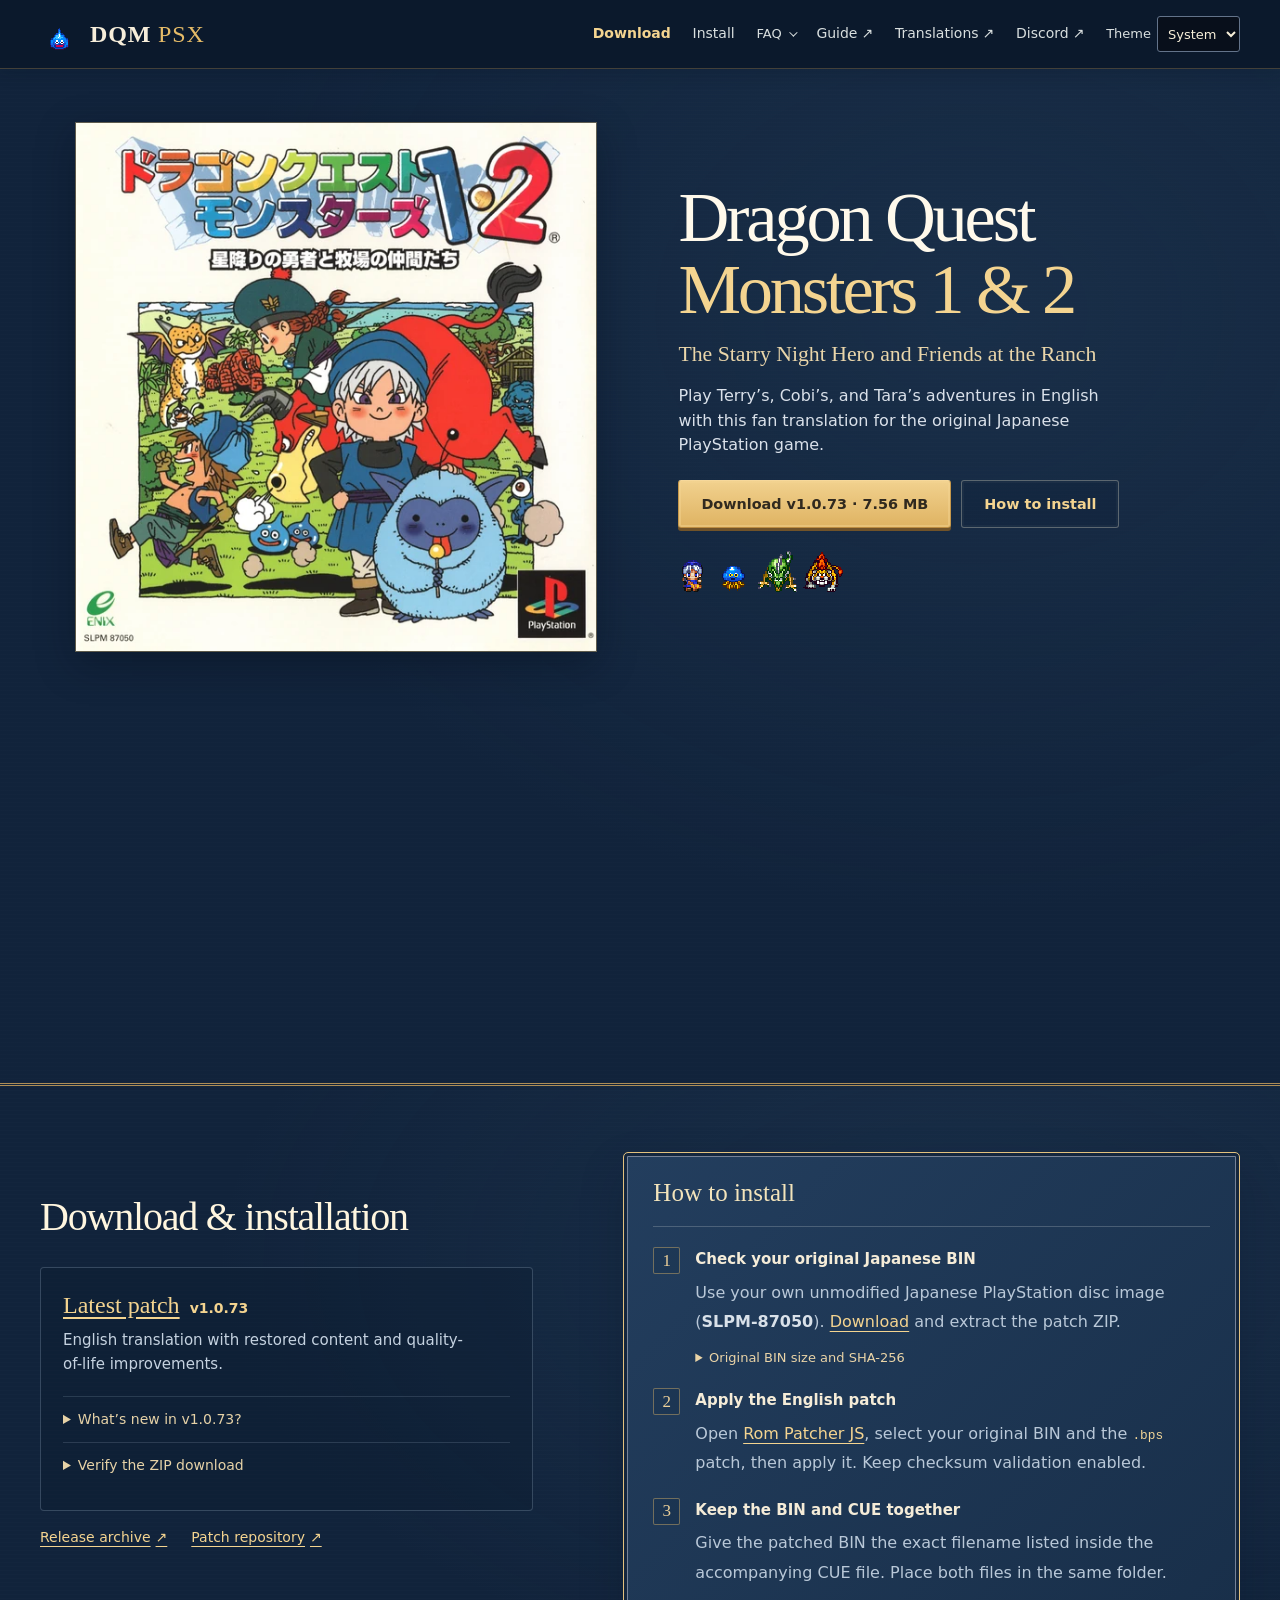
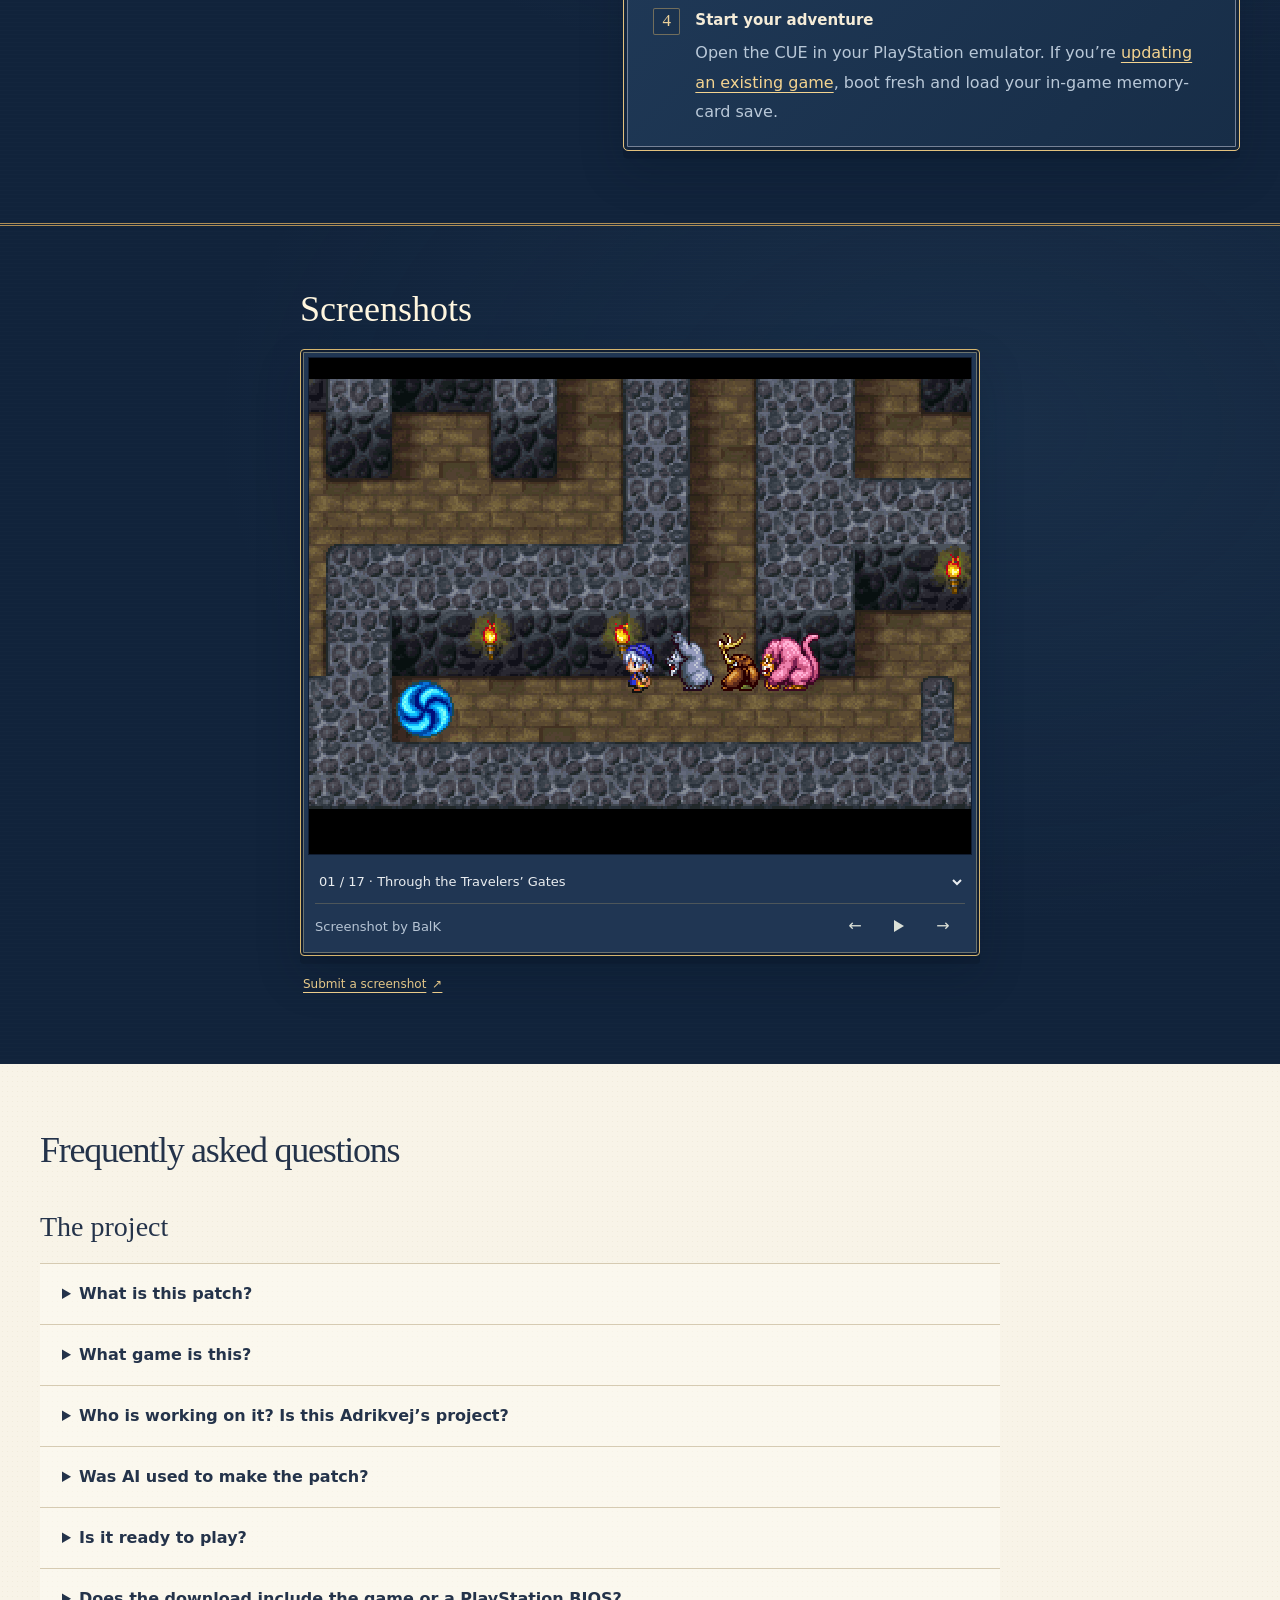
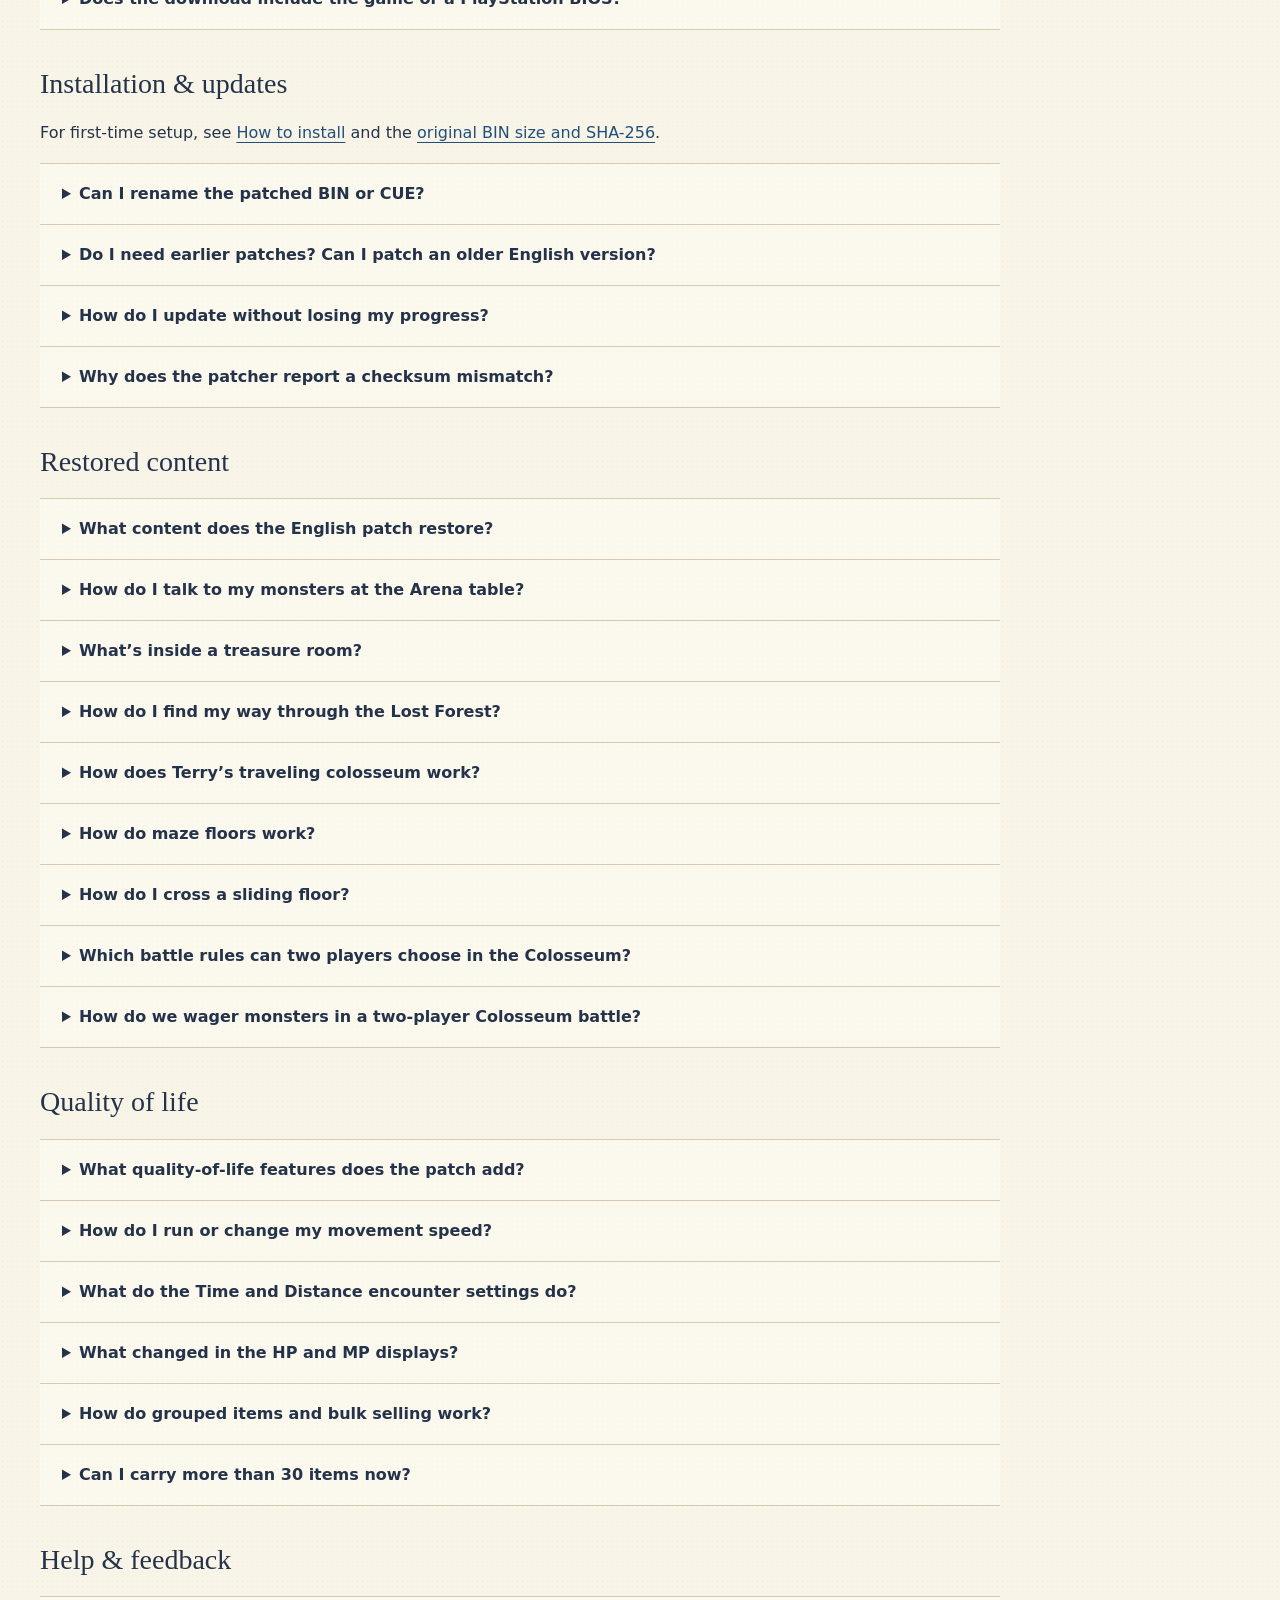
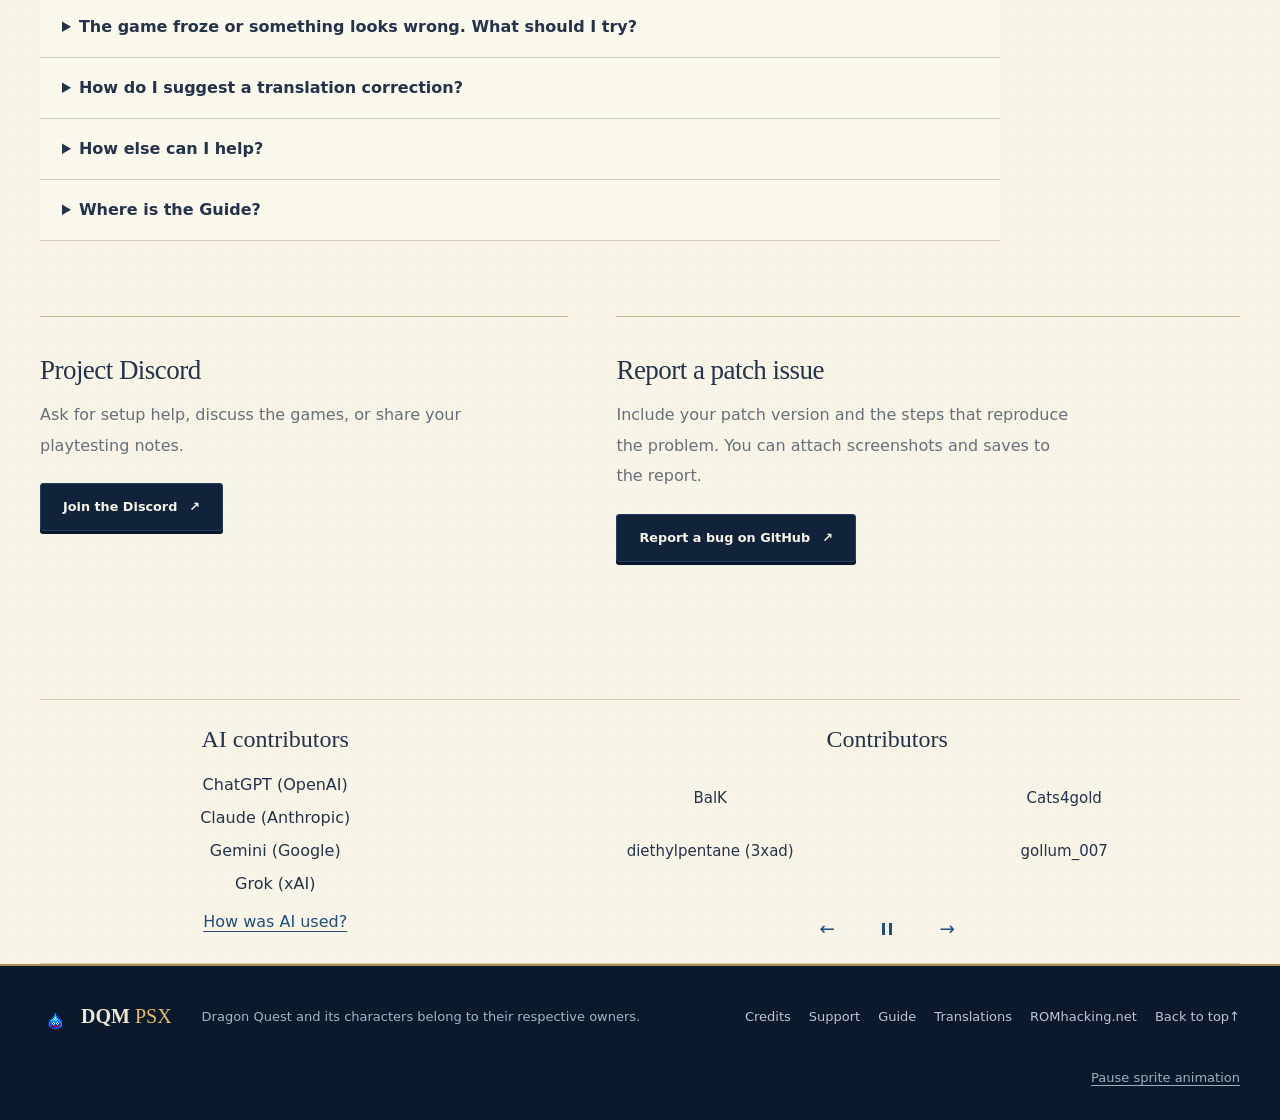
==== index.html @ 86a410df "Update homepage downloads and feature FAQ from published release catalogs" ====
<!doctype html>
<html lang="en">
<head>
  <meta charset="utf-8">
  <meta name="viewport" content="width=device-width, initial-scale=1">
  <meta name="theme-color" content="#142844">
  <meta name="description" content="Download the English fan translation of Dragon Quest Monsters 1 &amp; 2 for PlayStation. Get the latest patch, installation instructions, screenshots, and community support.">
  <title>DQM PSX · Dragon Quest Monsters 1 &amp; 2 English Patch</title>
  <link rel="canonical" href="https://dqm-psx.github.io/">
  <meta property="og:type" content="website">
  <meta property="og:title" content="DQM PSX · Dragon Quest Monsters 1 &amp; 2 English Patch">
  <meta property="og:description" content="Play the Japan-only PlayStation adventures in English. Download the fan translation, follow the setup guide, and meet the community.">
  <meta property="og:url" content="https://dqm-psx.github.io/">
  <meta property="og:image" content="https://dqm-psx.github.io/assets/artwork/social-card.jpg">
  <meta property="og:image:alt" content="Japanese PlayStation cover art for Dragon Quest Monsters 1 &amp; 2 alongside the English patch title">
  <meta property="og:image:width" content="1200">
  <meta property="og:image:height" content="630">
  <meta name="twitter:card" content="summary_large_image">
  <link rel="icon" href="assets/artwork/favicon.png" type="image/png">
  <link rel="apple-touch-icon" href="assets/artwork/apple-touch-icon.png">
  <script src="theme.js"></script>
  <link rel="stylesheet" href="theme.css?v=20261107">
  <link rel="stylesheet" href="homepage.css?v=20261107">
  <script src="gallery-data.js?v=20261107" defer></script>
  <script src="homepage.js?v=20261107" defer></script>
</head>
<body>
  <a class="skip-link" href="#main">Skip to content</a>
  <header class="site-header">
    <div class="container header-inner">
      <a class="wordmark" href="#" aria-label="DQM PSX home">
        <img class="pixel" src="assets/slime-walk-still.png" data-animated-src="assets/slime-walk.gif" width="40" height="40" alt="">
        <span>DQM <b>PSX</b></span>
      </a>
      <nav class="main-nav" aria-label="Main navigation">
        <a class="nav-download" href="#patches">Download</a>
        <button type="button" class="nav-toggle" aria-controls="nav-links" aria-expanded="false" hidden>Menu</button>
        <div class="nav-links" id="nav-links">
          <a href="#install">Install</a>
          <details class="nav-dropdown" id="faq-dropdown">
            <summary>FAQ</summary>
            <div class="faq-menu">
              <a href="#faq">All questions</a>
              <a href="#faq-project">The project</a>
              <a href="#faq-installation">Installation &amp; updates</a>
              <!-- feature-faq-nav:begin -->
              <a href="#faq-content">Restored content</a>
              <a href="#faq-quality">Quality of life</a>
              <!-- feature-faq-nav:end -->
              <a href="#faq-help">Help &amp; feedback</a>
            </div>
          </details>
          <a href="https://dqm-psx.github.io/guide/">Guide <span aria-hidden="true">↗</span></a>
          <a href="https://dqm-psx.github.io/translations/">Translations <span aria-hidden="true">↗</span></a>
          <a href="https://discord.gg/6V9p6Y2pBt">Discord <span aria-hidden="true">↗</span></a>
          <label class="theme-picker" hidden>Theme
            <select id="theme-select">
              <option value="system">System</option>
              <option value="light">Light</option>
              <option value="dark">Dark</option>
            </select>
          </label>
        </div>
      </nav>
    </div>
  </header>

  <main id="main" tabindex="-1">
    <section class="hero cover-intro night-surface" id="cover-intro" aria-labelledby="hero-title">
      <div class="container cover-sticky">
        <figure class="cover-reveal" role="img" aria-label="Original Japanese PlayStation cover of Dragon Quest Monsters 1 &amp; 2. Scroll to reveal the English fan title.">
          <img class="cover-print" src="assets/artwork/cover-japanese-560.webp" srcset="assets/artwork/cover-japanese-560.webp 560w, assets/artwork/cover-japanese-1120.webp 1120w" sizes="(max-width: 720px) min(85vw, 36svh), (max-width: 1100px) 44vw, 520px" width="1120" height="1137" alt="" fetchpriority="high">
          <img class="cover-english" src="assets/artwork/cover-english-overlay-560.webp" srcset="assets/artwork/cover-english-overlay-560.webp 560w, assets/artwork/cover-english-overlay-1120.webp 1120w" sizes="(max-width: 720px) min(85vw, 36svh), (max-width: 1100px) 44vw, 520px" width="1120" height="336" alt="" decoding="async">
        </figure>
        <div class="hero-copy">
          <h1 id="hero-title">Dragon Quest <span>Monsters <em>1 &amp; 2</em></span></h1>
          <p class="hero-subtitle">The Starry Night Hero and Friends at the Ranch</p>
          <p class="hero-description">Play Terry’s, Cobi’s, and Tara’s adventures in English with this fan translation for the original Japanese PlayStation game.</p>
          <div class="button-row">
            <!-- hero-download:begin -->
            <a id="download" class="button button-gold" href="downloads/DQM1-2-English-v1.0.73-public.zip" download="DQM1-2-English-v1.0.73.zip">Download v1.0.73 · 7.56 MB</a>
            <!-- hero-download:end -->
            <a class="button button-outline" href="#install">How to install</a>
          </div>
          <div class="hero-party">
            <div class="party-sprites" aria-hidden="true">
              <img class="pixel animated-sprite party-terry" src="assets/terry-still.png" data-animated-src="assets/terry.gif" width="28" height="44" alt="">
              <img class="pixel animated-sprite" src="assets/healslime-walk-still.png" data-animated-src="assets/healslime-walk.gif" width="44" height="44" alt="">
              <img class="pixel animated-sprite" src="assets/dragon-walk-still.png" data-animated-src="assets/dragon-walk.gif" width="44" height="44" alt="">
              <img class="pixel animated-sprite" src="assets/sabrecat-walk-still.png" data-animated-src="assets/sabrecat-walk.gif" width="44" height="44" alt="">
            </div>
          </div>
        </div>
      </div>
    </section>

    <section id="patches" class="patch-section night-surface" aria-labelledby="patch-title">
      <div class="container patch-grid">
        <div class="patch-intro">
          <!-- release:begin -->
          <h2 id="patch-title">Download &amp; installation</h2>
          <article class="release-download" aria-labelledby="release-title">
            <div class="release-heading">
              <h3 id="release-title"><a href="downloads/DQM1-2-English-v1.0.73-public.zip" download="DQM1-2-English-v1.0.73.zip">Latest patch</a> <span class="release-version">v1.0.73</span></h3>
              <p>English translation with restored content and quality-of-life improvements.</p>
            </div>
            <details id="release-notes" class="release-notes"><summary>What’s new in v1.0.73?</summary><ul><li>Adds saved movement settings in all three adventures: independent walking and R1 speeds, Hold or Toggle running, and Time or Distance encounter rates.</li><li>Restores monster wagers in two-player Colosseum battles, with configurable Local Rules. Prizes are optional; transfers save both Adventure Logs.</li><li>Updates the dialogue font and reduces memory use, with fixes for battle loading, scene and NPC graphics, and walking sprites.</li><li>Revises monster names, default nicknames, and matching dialogue, including MiniDrak, Slib, and Hellblast. Existing saved nicknames stay unchanged. Includes all earlier translation and gameplay fixes.</li></ul></details>
            <details class="release-notes"><summary>Verify the ZIP download</summary><p>SHA-256 · 7,558,537 bytes</p><code class="file-hash">652ae16c06cc2291495b592bde5a2737e68e483879b4dc684ed4d58a56e1493a</code></details>
          </article>
          <!-- release:end -->
          <div class="release-links">
            <a href="https://github.com/dqm-psx/patch/releases">Release archive <span aria-hidden="true">↗</span></a>
            <a href="https://github.com/dqm-psx/patch">Patch repository <span aria-hidden="true">↗</span></a>
          </div>
        </div>
        <div class="install-panel menu-panel" id="install">
          <div class="panel-heading"><h3>How to install</h3></div>
          <ol class="install-steps">
            <li><span class="step-number" aria-hidden="true">1</span><div><h4>Check your original Japanese BIN</h4><p>Use your own unmodified Japanese PlayStation disc image (<strong>SLPM-87050</strong>).
                <!-- install-download:begin -->
                <a href="downloads/DQM1-2-English-v1.0.73-public.zip" download="DQM1-2-English-v1.0.73.zip">Download</a>
                <!-- install-download:end -->
                and extract the patch ZIP.</p>
              <details class="source-check" id="source-image"><summary>Original BIN size and SHA-256</summary><div><p><strong>260,975,568 bytes</strong></p><code class="file-hash">a1217657786430ac1c3ad71f16cdadb65d47b0df9a7e30278900651c1f1eec29</code></div></details></div></li>
            <li><span class="step-number" aria-hidden="true">2</span><div><h4>Apply the English patch</h4><p>Open <a href="https://www.marcrobledo.com/RomPatcher.js/">Rom Patcher JS</a>, select your original BIN and the <code>.bps</code> patch, then apply it. Keep checksum validation enabled.</p></div></li>
            <li><span class="step-number" aria-hidden="true">3</span><div><h4>Keep the BIN and CUE together</h4><p>Give the patched BIN the exact filename listed inside the accompanying CUE file. Place both files in the same folder.</p></div></li>
            <li><span class="step-number" aria-hidden="true">4</span><div><h4>Start your adventure</h4><p>Open the CUE in your PlayStation emulator. If you’re <a href="#updating-your-patch">updating an existing game</a>, boot fresh and load your in-game memory-card save.</p></div></li>
          </ol>
        </div>
      </div>
    </section>

    <section class="gallery-section night-surface" aria-labelledby="gallery-title">
      <div class="container gallery-inner">
        <h2 id="gallery-title">Screenshots</h2>
        <div class="gallery-view" id="screenshot-gallery" role="region" aria-roledescription="carousel" aria-label="Game screenshots">
          <div class="screenshot-frame">
            <div class="screenshot-stage" id="screenshot-stage" aria-busy="false">
              <img id="featured-screen" src="assets/screenshots/balk-travelers-gate.png" width="960" height="720" alt="A blue gate swirls at the end of a stone corridor. Terry faces it with three monsters lined up behind him." decoding="async">
              <div class="screenshot-loading" id="screenshot-loading" hidden>Loading screenshot…</div>
            </div>
            <div class="screenshot-footer">
              <p class="screen-caption" id="screen-caption">Through the Travelers’ Gates</p>
              <div class="scene-picker" id="scene-controls" hidden>
                <select class="scene-select" id="scene-select" aria-label="Choose a screenshot" aria-controls="screenshot-stage"></select>
                <div class="scene-navigation" role="group" aria-label="Screenshot controls">
                  <button class="scene-button" id="scene-previous" type="button" aria-label="Previous screenshot" title="Previous screenshot" aria-controls="screenshot-stage">←</button>
                  <button class="scene-button" id="scene-pause" type="button" aria-label="Pause slideshow" title="Pause slideshow" aria-controls="screenshot-stage"><span class="pause-icon" aria-hidden="true"></span></button>
                  <button class="scene-button" id="scene-next" type="button" aria-label="Next screenshot" title="Next screenshot" aria-controls="screenshot-stage">→</button>
                </div>
              </div>
              <p class="screen-credit" id="screen-credit">Screenshot by BalK</p>
              <p class="screenshot-status visually-hidden" id="screenshot-status" role="status" aria-live="polite"></p>
            </div>
          </div>
          <p class="screenshot-submission"><a href="https://github.com/dqm-psx/dqm-psx.github.io/issues/new?template=screenshot.yml" target="_blank" rel="noopener noreferrer">Submit a screenshot <span aria-hidden="true">↗</span></a></p>
        </div>
      </div>
    </section>

    <section id="faq" class="faq-section paper-surface" aria-labelledby="faq-title">
      <div class="container">
        <div class="section-heading"><h2 id="faq-title">Frequently asked questions</h2></div>

        <section id="faq-project" class="faq-group" aria-labelledby="faq-project-title">
          <h3 id="faq-project-title">The project</h3>
          <details id="the-patch">
            <summary>What is this patch?</summary>
            <div class="faq-answer"><p>This is an unofficial English fan translation patch for the Japanese PlayStation release of <em>Dragon Quest Monsters 1 &amp; 2: The Starry Night Hero and Friends at the Ranch</em>. It covers Terry’s, Cobi’s, and Tara’s adventures.</p></div>
          </details>
          <details id="the-game">
            <summary>What game is this?</summary>
            <div class="faq-answer">
              <p><a href="https://www.dragonquest.jp/products/list/device/videogame/page/17/base/13/">Released in Japan on <time datetime="2002-05-30">May 30, 2002</time></a> as <span lang="ja">ドラゴンクエストモンスターズ1・2 星降りの勇者と牧場の仲間たち</span>, <a href="https://blog.ja.playstation.com/?p=278297"><em>Dragon Quest Monsters 1 &amp; 2</em></a> remakes the first two Game Boy adventures (<em>Dragon Warrior Monsters</em> and <em>Dragon Warrior Monsters 2</em>) in one PlayStation collection. It includes Terry’s story and both Cobi’s and Tara’s journeys, with richer pixel art, animated battles, and updated sound.</p>
              <p>Recruit monsters, raise a party, and breed new companions who inherit their parents’ abilities. Explore strange worlds through Travelers’ Gates and mysterious keys. The PlayStation collection was released only in Japanese, leaving English-speaking fans hoping for a translation. Thanks to community effort, an English translation patch is now available. Many thanks to <a href="https://www.woodus.com/forums/topic/22726-dragon-quest-monsters-12-psx-translation-progress/">Kingcom and Tom</a>, whose incredible early hacking and translation efforts inspired this project.</p>
            </div>
          </details>
          <details id="translation-team">
            <summary>Who is working on it? Is this Adrikvej’s project?</summary>
            <div class="faq-answer"><p>This project was started by diethylpentane (3xad). It is a separate project from Adrikvej’s translation.</p><p>Nejimakipiyo, who also worked on <em>DQM: Delocalized</em> for Game Boy, is helping refine the translation. Community playtesting, reports, and suggestions continue to improve the patch. You can propose corrections through the <a href="https://dqm-psx.github.io/translations/">translation comparison</a>.</p></div>
          </details>
          <details id="ai-assistance">
            <summary>Was AI used to make the patch?</summary>
            <div class="faq-answer"><p>Yes. Most of the AI assistance came from Astra (ChatGPT), with help from Claude (Opus and Fable) and Grok. Google Gemini helped answer questions during development. Translation review and playtesting continue, and players can <a href="#translation-corrections">suggest corrections</a>.</p></div>
          </details>
          <details id="ready-to-play">
            <summary>Is it ready to play?</summary>
            <div class="faq-answer"><p>Yes. Several players have completed Terry’s adventure, and players have reported success on a range of devices and emulators. Testing of all three campaigns and different setups continues.</p></div>
          </details>
          <details id="game-and-bios">
            <summary>Does the download include the game or a PlayStation BIOS?</summary>
            <div class="faq-answer"><p>No. The package contains the patch, its matching CUE file, and a README. You need your own original game image and any BIOS required by your emulator.</p></div>
          </details>
          <!-- editions-faq:begin -->
          <!-- editions-faq:end -->
        </section>

        <section id="faq-installation" class="faq-group" aria-labelledby="faq-installation-title">
          <h3 id="faq-installation-title">Installation &amp; updates</h3>
          <p class="faq-intro">For first-time setup, see <a href="#install">How to install</a> and the <a href="#source-image">original BIN size and SHA-256</a>.</p>
          <details id="renaming-disc-files">
            <summary>Can I rename the patched BIN or CUE?</summary>
            <div class="faq-answer"><p>Yes. The CUE’s own filename can differ from the BIN’s, but the quoted filename on its <code>FILE</code> line must exactly match your BIN’s filename, including <code>.bin</code>.</p><p>For example, if you rename the patched image to <code>DQM-English.bin</code>, edit that line in the CUE to:</p><pre><code>FILE "DQM-English.bin" BINARY</code></pre><p>Leave the other CUE lines unchanged and keep both files in the same folder. Save the text file with a <code>.cue</code> extension, not <code>.cue.txt</code>, then open the CUE.</p></div>
          </details>
          <details id="earlier-patches">
            <summary>Do I need earlier patches? Can I patch an older English version?</summary>
            <div class="faq-answer"><p>No earlier patches are needed. Each release applies directly to the clean Japanese BIN and includes the earlier translation work and fixes. Do not stack patches or apply a new patch to an already translated image.</p></div>
          </details>
          <details id="updating-your-patch">
            <summary>How do I update without losing my progress?</summary>
            <div class="faq-answer"><ol><li>Back up your memory-card saves.</li><li>Apply the new patch to the original Japanese BIN to make a new translated image.</li><li>Boot that image fresh through its matching CUE.</li><li>Load your normal in-game memory-card save.</li></ol><p>Avoid loading save states from another patch version: they can restore old game code and bring old bugs back. A memory-card save carries your game progress without restoring that old running state.</p></div>
          </details>
          <details id="checksum-mismatch">
            <summary>Why does the patcher report a checksum mismatch?</summary>
            <div class="faq-answer"><p>Compare your Japanese BIN with the <a href="#source-image">original disc image size and SHA-256</a>. Use the clean Japanese image and the BPS file extracted from the ZIP. Keep checksum validation enabled and resolve the mismatch before patching.</p></div>
          </details>
        </section>

        <!-- feature-faq:begin -->
        <section id="faq-content" class="faq-group" aria-labelledby="faq-content-title">
          <h3 id="faq-content-title">Restored content</h3>
          <details id="restored-content">
            <summary>What content does the English patch restore?</summary>
            <div class="faq-answer">
              <p>The original Japanese PlayStation disc still contains dialogue, maps, and menu code for features that were cut or left unfinished. The patch makes those features playable again, using the Game Boy games as a reference where behavior was missing. Some details, including how often special floors appear, were reconstructed for the patch.</p>
              <ul>
                <li>In Terry’s Arena, you can have <a href="#monster-conversations">table conversations with your party monsters</a>.</li>
                <li>Terry’s Travelers’ Gates can lead to five special floors: <a href="#treasure-rooms">treasure rooms with Mimics</a>, the <a href="#lost-forest">Lost Forest</a>, the <a href="#traveling-colosseum">traveling colosseum</a>, <a href="#maze-floors">mazes</a>, and <a href="#sliding-floors">sliding floors</a>.</li>
                <li>In the title-screen Colosseum, two players can <a href="#colosseum-rules">choose their battle rules</a> and <a href="#colosseum-wagers">wager farm monsters</a>.</li>
              </ul>
            </div>
          </details>
          <details id="monster-conversations">
            <summary>How do I talk to my monsters at the Arena table?</summary>
            <div class="faq-answer">
              <p>The Japanese disc contains 112 table conversations. The patch restores the seating interaction and matches each monster’s lines to its personality.</p>
              <p>In Terry’s Arena dining room, bring one to three living, visible party monsters to the right-hand table. Walk onto the stool on its east side to sit down.</p>
              <ul><li><strong>Up, Left, or Down</strong> selects the monster to the north, west, or south.</li><li><strong>Confirm/Talk</strong> starts the conversation.</li><li><strong>Cancel or Right</strong> makes Terry stand up.</li></ul>
              <p>Revive fallen party members before sitting down. To sit again, step off the stool first.</p>
            </div>
          </details>
          <details id="treasure-rooms">
            <summary>What’s inside a treasure room?</summary>
            <div class="faq-answer"><p>Terry finds a room full of chests. One holds an item. Each of the others is a Mimic that attacks when you open its chest. You can leave through the exit whenever you’re ready to continue.</p></div>
          </details>
          <details id="lost-forest">
            <summary>How do I find my way through the Lost Forest?</summary>
            <div class="faq-answer"><p>The forest has five connected clearings. Paths at their edges can lead back to a clearing you’ve already visited. Keep track of the openings you’ve tried and take a different path when you loop back, until you find the way down.</p></div>
          </details>
          <details id="traveling-colosseum">
            <summary>How does Terry’s traveling colosseum work?</summary>
            <div class="faq-answer">
              <p>This is an arena inside a Travelers’ Gate. Win the opening three battles and you’ll be offered another three for a named item. Choose <strong>Yes</strong> to fight for that prize or <strong>No</strong> to finish.</p>
              <p>Leave through the <strong>north door</strong>. If your bag was full when you earned a prize, make room and return to that door to collect it. Travel Bookmark cannot be used inside the arena.</p>
            </div>
          </details>
          <details id="maze-floors">
            <summary>How do maze floors work?</summary>
            <div class="faq-answer"><p>Terry can encounter three maze layouts. Follow the corridors and backtrack at dead ends to find the way down to the next dungeon floor.</p></div>
          </details>
          <details id="sliding-floors">
            <summary>How do I cross a sliding floor?</summary>
            <div class="faq-answer"><p>Step onto an arrow tile and it carries Terry in the direction it points. Follow the arrows ahead to see where they’ll send you, then choose where to step on. You regain control on ordinary ground and can line up your next slide toward the exit.</p></div>
          </details>
          <details id="colosseum-rules">
            <summary>Which battle rules can two players choose in the Colosseum?</summary>
            <div class="faq-answer">
              <p>The Japanese game already had two-player battles, but entering the Colosseum skipped the rule menus. The patch restores those menus. Open <strong>Colosseum</strong> from the title screen and choose <strong>Free Battle</strong>, <strong>Enix Rules</strong>, or <strong>Local Rules</strong>.</p>
              <p>Local Rules lets you set skill restrictions, total or individual level limits, allowed monster families, turns, the command timer, combos, and accessories. Set <strong>Turns to 0</strong> for no turn limit. You can also enable monster prizes here.</p>
            </div>
          </details>
          <details id="colosseum-wagers">
            <summary>How do we wager monsters in a two-player Colosseum battle?</summary>
            <div class="faq-answer">
              <p>The Japanese game retained the prize menus but never transferred the monster after a match. Since v1.0.73, you can turn on <strong>prizes</strong> under <strong>Local Rules</strong> in the title-screen Colosseum. Prizes are off by default.</p>
              <p>Use saves from two different players and leave space on both farms. Each player can offer an awake farm monster outside their saved adventure party. Confirm the wager before battle. The winner keeps their own monster and receives the one the loser offered. On a draw, both players keep their monsters.</p>
              <p><strong>A transfer saves both Adventure Logs.</strong> Back up both saves before you wager. Keep both memory cards inserted and the game running until both saves finish. If a card error occurs, choose <strong>Retry</strong>. Resetting or losing power between saves can lose the prize monster.</p>
            </div>
          </details>
        </section>

        <section id="faq-quality" class="faq-group" aria-labelledby="faq-quality-title">
          <h3 id="faq-quality-title">Quality of life</h3>
          <details id="quality-of-life-features">
            <summary>What quality-of-life features does the patch add?</summary>
            <div class="faq-answer">
              <ul>
                <li>Choose separate <a href="#movement-settings">walking and running speeds</a> of 1×, 2×, or 4×. You can hold R1 to run or press it to toggle.</li>
                <li>Choose how running affects <a href="#encounter-rates">random encounters</a>. Keep roughly the usual number of battles per minute, or keep the usual rate per step.</li>
                <li>See each party monster’s <a href="#hp-and-mp">current and maximum HP and MP</a> at a glance, with bars in the field and in battle.</li>
                <li>Browse <a href="#grouped-inventory">duplicate items in a single row</a> with a quantity count, and sell several copies at once.</li>
              </ul>
            </div>
          </details>
          <details id="movement-settings">
            <summary>How do I run or change my movement speed?</summary>
            <div class="faq-answer">
              <p>Open <strong>Tactics → Movement</strong>, just below Text Speed, in Terry’s, Cobi’s, or Tara’s adventure. Available since v1.0.73, these settings let you choose <strong>1×, 2×, or 4×</strong> independently for Walk and R1. Walking defaults to 1×. Hold <strong>R1</strong> to run at 2×, or select Toggle to switch speeds each time you press R1.</p>
              <p>Use <strong>Up/Down</strong> to select a setting and <strong>Left/Right</strong> to change it. <strong>Circle or Triangle</strong> applies changes; <strong>Cross</strong> cancels; <strong>Square</strong> cancels and closes the field menu.</p>
              <p>Save normally to keep each adventure’s settings. Toggle stays active through doors, battles, and menus, but loading an adventure starts at Walk speed. Riding, sliding floors, and scripted movement keep their original controls.</p>
            </div>
          </details>
          <details id="encounter-rates">
            <summary>What do the Time and Distance encounter settings do?</summary>
            <div class="faq-answer"><p>Under <strong>Tactics → Movement</strong>, <strong>Time</strong> is the default: it keeps roughly the usual number of encounters per minute of travel, even when running. <strong>Distance</strong> uses the normal encounter rate per step, so faster movement brings battles closer together in time.</p></div>
          </details>
          <details id="hp-and-mp">
            <summary>What changed in the HP and MP displays?</summary>
            <div class="faq-answer"><p>The field and combat displays have expanded HP/MP information, with current and maximum values and visual bars.</p></div>
          </details>
          <details id="grouped-inventory">
            <summary>How do grouped items and bulk selling work?</summary>
            <div class="faq-answer"><p>Duplicate items are grouped with quantities in the field item menu, battle item menu, and shop Sell menu.</p><p>To sell multiple copies of the same item, choose the quantity and confirm the sale. Using, discarding, or selling part of a stack keeps the remaining copies in the same inventory position.</p></div>
          </details>
          <details id="bag-capacity">
            <summary>Can I carry more than 30 items now?</summary>
            <div class="faq-answer"><p>No. The limit is still 30 items in total, and every copy counts toward it even when duplicates share a single menu row.</p><p>Bigger bags are planned, but are not available in the current patch.</p></div>
          </details>
        </section>

        <!-- feature-faq:end -->

        <section id="faq-help" class="faq-group" aria-labelledby="faq-help-title">
          <h3 id="faq-help-title">Help &amp; feedback</h3>
          <details id="report-a-problem">
            <summary>The game froze or something looks wrong. What should I try?</summary>
            <div class="faq-answer">
              <p>Read the <a href="#release-notes">latest release notes</a>, confirm that you patched a clean Japanese BIN, then boot fresh and load an in-game memory-card save. Some area transitions take longer than in the Japanese game.</p>
              <p>If the problem repeats, check <a href="https://github.com/dqm-psx/patch/issues">existing patch issues</a>, then use the <a href="https://github.com/dqm-psx/patch/issues/new?template=bug-report.yml">bug report form</a>. Include your patch version, campaign, setup, and the steps that trigger the issue. A screenshot, a memory-card save just before the problem, or a save state from the affected patch version can help reproduce it.</p>
            </div>
          </details>
          <details id="translation-corrections">
            <summary>How do I suggest a translation correction?</summary>
            <div class="faq-answer"><p>Find the entry in the <a href="https://dqm-psx.github.io/translations/">translation comparison</a>, enter your proposed wording in <strong>Suggestions</strong>, and choose <strong>Submit on GitHub</strong>. Review the draft issue, explain your reasoning, and submit it with your GitHub account.</p><p>You can also share the exact wording, location, edition, and a screenshot in <a href="#community">the project Discord</a>.</p></div>
          </details>
          <details id="helping-out">
            <summary>How else can I help?</summary>
            <div class="faq-answer"><p>Playtest Terry’s, Cobi’s, or Tara’s adventure, share a reproducible bug or wording suggestion, or test a new patch to check whether it resolves an issue you reported. You can also <a href="https://github.com/dqm-psx/dqm-psx.github.io/issues/new?template=screenshot.yml">submit a screenshot for the gallery</a>.</p></div>
          </details>
          <details id="breeding-guide">
            <summary>Where is the Guide?</summary>
            <div class="faq-answer"><p>The <a href="https://dqm-psx.github.io/guide/">Guide</a> lists breeding recipes and helps you find pairs and plan your next party.</p></div>
          </details>
        </section>
      </div>
    </section>


    <section id="community" class="community-section paper-surface" aria-label="Community and support">
      <div class="container community-grid">
        <article class="community-card">
          <h2>Project Discord</h2>
          <p>Ask for setup help, discuss the games, or share your playtesting notes.</p>
          <a class="button button-blue" href="https://discord.gg/6V9p6Y2pBt">Join the Discord <span aria-hidden="true">↗</span></a>
        </article>
        <article class="community-card">
          <h2>Report a patch issue</h2>
          <p>Include your patch version and the steps that reproduce the problem. You can attach screenshots and saves to the report.</p>
          <a class="button button-blue" id="report-issue" href="https://github.com/dqm-psx/patch/issues/new?template=bug-report.yml">Report a bug on GitHub <span aria-hidden="true">↗</span></a>
        </article>
      </div>
    </section>

    <section id="about" class="about-section paper-surface" aria-labelledby="about-title">
      <div class="container">
        <h2 id="about-title" class="visually-hidden">Project credits</h2>
        <div class="credits-layout">
          <section id="ai-contributors" aria-labelledby="ai-contributor-title">
            <h3 id="ai-contributor-title">AI contributors</h3>
            <ul class="ai-contributor-list">
                <!-- ai-contributors:begin -->
                <li>ChatGPT (OpenAI)</li>
                <li>Claude (Anthropic)</li>
                <li>Gemini (Google)</li>
                <li>Grok (xAI)</li>
                <!-- ai-contributors:end -->
            </ul>
            <a href="#ai-assistance">How was AI used?</a>
          </section>
          <section id="contributor-panel" aria-labelledby="contributor-title">
            <h3 id="contributor-title">Contributors</h3>
            <div class="contributors-viewport" id="contributors-viewport" role="region" tabindex="0" aria-label="Contributor names">
              <ul class="contributor-list" id="contributor-list">
                <!-- contributors:begin -->
                <li>BalK</li>
                <li>Cats4gold</li>
                <li>diethylpentane (3xad)</li>
                <li>gollum_007</li>
                <li>Lori</li>
                <li>Nejimakipiyo</li>
                <li>Nelin</li>
                <li>nextlvlroy</li>
                <li>PkmnTrainerAbram</li>
                <li>Schnaki</li>
                <li>Sparrow</li>
                <li>Suppi</li>
                <li>Wingforth</li>
                <li>_Zev</li>
                <!-- contributors:end -->
              </ul>
            </div>
            <div class="contributor-controls" id="contributor-controls" hidden>
              <button type="button" id="contributors-prev" aria-label="Previous contributors" title="Previous contributors" aria-controls="contributor-list">←</button>
              <button type="button" id="contributors-pause" aria-label="Pause contributor rotation" title="Pause contributor rotation" aria-controls="contributor-list"><span class="pause-icon" aria-hidden="true"></span></button>
              <button type="button" id="contributors-next" aria-label="Next contributors" title="Next contributors" aria-controls="contributor-list">→</button>
            </div>
            <span class="visually-hidden" id="contributor-announcement" role="status"></span>
          </section>
        </div>
      </div>
    </section>
  </main>

  <footer class="site-footer">
    <div class="container footer-inner">
      <div class="footer-brand"><img class="pixel" src="assets/slime-walk-still.png" data-animated-src="assets/slime-walk.gif" width="32" height="32" alt=""><span>DQM <b>PSX</b></span></div>
      <p>Dragon Quest and its characters belong to their respective owners.</p>
      <div class="footer-links" id="resources">
        <a href="#about">Credits</a>
        <a href="#community">Support</a>
        <a href="https://dqm-psx.github.io/guide/">Guide</a>
        <a href="https://dqm-psx.github.io/translations/">Translations</a>
        <a href="https://www.romhacking.net/translations/7734/">ROMhacking.net</a>
        <a href="#">Back to top <span aria-hidden="true">↑</span></a>
      </div>
      <button class="motion-toggle" id="motion-toggle" type="button" hidden>Pause sprite animation</button>
    </div>
  </footer>
</body>
</html>
---- theme.css ----
/* Shared foundations for the DQM PSX homepage and future reference pages. */
:root {
  color-scheme: light dark;
  --night: light-dark(#11233b, #0c1929);
  --night-raised: light-dark(#1b3554, #223950);
  --night-deep: light-dark(#0b192c, #080f1b);
  --ink: light-dark(#24334a, #e4e9ed);
  --muted: light-dark(#66707b, #b6c2ce);
  --paper: light-dark(#f8f4e8, #17232e);
  --paper-raised: light-dark(#fffdf5, #243444);
  --paper-inset: light-dark(#eae2d0, #111b26);
  --paper-line: light-dark(#d6cbb2, #465769);
  --paper-rule: light-dark(#c4b393, #58687a);
  --paper-focus: light-dark(#805916, #efc678);
  --button-blue-border: light-dark(#203d5e, #708498);
  --gold: #e5bb68;
  --gold-bright: #f4d490;
  --gold-dark: light-dark(#8c682e, #e5bb68);
  --blue-link: light-dark(#214f79, #9dcef4);
  --font-body: "Segoe UI", system-ui, -apple-system, sans-serif;
  --font-display: Georgia, "Times New Roman", serif;
  --page-width: 1200px;
  --frame-shadow: 0 8px 0 #09162855, 0 20px 44px #07132235;
}
:root[data-theme="light"] { color-scheme: light; }
:root[data-theme="dark"] { color-scheme: dark; }
/* Native system colors follow the selected scheme in older browsers. */
@supports not (color: light-dark(white, black)) {
  :root {
    --night: #11233b;
    --night-raised: #1b3554;
    --night-deep: #0b192c;
    --ink: CanvasText;
    --muted: CanvasText;
    --paper: Canvas;
    --paper-raised: Canvas;
    --paper-inset: Canvas;
    --paper-line: GrayText;
    --paper-rule: GrayText;
    --paper-focus: Highlight;
    --button-blue-border: #708498;
    --gold-dark: CanvasText;
    --blue-link: LinkText;
  }
}
* { box-sizing: border-box; }
html { scroll-behavior: smooth; scroll-padding-top: 28px; }
body { margin: 0; color: var(--ink); background: var(--paper); font: 16px/1.65 var(--font-body); }
button, input, select { font: inherit; }
button, a, summary { -webkit-tap-highlight-color: transparent; touch-action: manipulation; }
button, summary { cursor: pointer; }
button { color: inherit; }
a { color: var(--blue-link); text-underline-offset: 4px; }
a:hover { text-decoration-thickness: 2px; }
img { display: block; max-width: 100%; }
h1, h2, h3, h4, p { margin: 0; }
h1, h2, h3 { text-wrap: balance; }
p { text-wrap: pretty; }
button:focus-visible, a:focus-visible, summary:focus-visible { outline: 3px solid #d18a26; outline-offset: 5px; }
[hidden] { display: none !important; }
::selection { color: #24334a; background: #f4d490; }
.container { width: min(var(--page-width), calc(100% - 80px)); margin-inline: auto; }
.pixel { image-rendering: pixelated; object-fit: contain; }
.eyebrow { font-size: .75rem; font-weight: 750; letter-spacing: .16em; text-transform: uppercase; }
.night-surface { color: #f5eddb; background-color: var(--night); background-image: radial-gradient(ellipse at 76% 24%, #35577838, transparent 55%), repeating-linear-gradient(0deg, #ffffff02 0 1px, transparent 1px 4px); }
.night-surface a { color: var(--gold-bright); }
.night-surface .eyebrow { color: var(--gold); }
.paper-surface { background-color: var(--paper); background-image: radial-gradient(#b99b6417 .6px, transparent .6px); background-size: 5px 5px; }
.paper-surface .eyebrow { color: var(--gold-dark); }
.paper-surface :is(button, a, summary):focus-visible { outline-color: var(--paper-focus); }
.button { display: inline-flex; justify-content: center; align-items: center; gap: 12px; min-height: 48px; padding: 12px 22px; border: 1px solid transparent; border-radius: 3px; font-size: .9rem; line-height: 1.4; font-weight: 700; text-decoration: none; transition: background .18s, transform .18s, box-shadow .18s; }
.button:hover { transform: translateY(-2px); }
.button-gold, .night-surface .button-gold { color: #30291f; background: linear-gradient(#f1d18e, #dfb362); border-color: #f6d89b #c6984b #bc8c40; box-shadow: inset 0 0 0 2px #f3d49370, 0 3px 0 #715329; }
.button-gold:hover { background: #f4d490; }
.button-outline { color: #f8f4e8; border-color: #b6b6ab73; box-shadow: inset 0 0 0 2px #b6b6ab0b; background: #0f22374a; }
.button-outline:hover { background: #2c4663; border-color: var(--gold); }
.button-blue { background: var(--night); color: #f8f4e8; border-color: var(--button-blue-border); box-shadow: 0 3px 0 #071729; }
.button-blue:hover { background: #2a4869; }
.button-row { display: flex; gap: 14px; flex-wrap: wrap; }
.menu-panel { background: linear-gradient(135deg, #233e5e, #172d47); border: 1px solid #e3c17d; border-radius: 5px; box-shadow: inset 0 0 0 3px #14263d, inset 0 0 0 4px #768297, var(--frame-shadow); }
.skip-link { position: fixed; top: -100px; left: 16px; padding: 12px 20px; z-index: 1000; color: #24334a; background: var(--gold-bright); }
.skip-link:focus { top: 10px; }
.missing-page { max-width: 620px; margin-block: 14vh; }
.missing-page h1 { margin-block: 16px 8px; font: 500 40px/1.15 var(--font-display); }
.missing-page .button { margin-top: 24px; }
@media (max-width: 700px) { .container { width: calc(100% - 40px); } }
@media (prefers-reduced-motion: reduce) { html { scroll-behavior: auto; } *, *::before, *::after { transition: none !important; animation: none !important; } }
html[data-motion="paused"] { scroll-behavior: auto; }
html[data-motion="paused"] *, html[data-motion="paused"] *::before, html[data-motion="paused"] *::after { transition: none !important; animation: none !important; }
---- homepage.css ----
html { --site-header-height: 68px; scroll-padding-top: calc(var(--site-header-height) + 12px); }
.site-header { position: sticky; top: 0; z-index: 100; color: #f7efd9; background: var(--night-deep); border-bottom: 1px solid #c29b564d; box-shadow: 0 3px 16px #07132230; }
.header-inner { display: flex; align-items: center; justify-content: space-between; gap: 20px; min-height: 68px; }
.wordmark { display: flex; align-items: center; gap: 10px; color: #f6edda; text-decoration: none; flex-shrink: 0; }
.wordmark > span { font: 700 24px/1.1 var(--font-display); letter-spacing: .035em; }
.wordmark b, .footer-brand b { color: var(--gold); font-weight: 500; }
.main-nav, .nav-links { display: flex; align-items: center; gap: clamp(12px, 1.7vw, 24px); }
.main-nav a, .nav-toggle { display: inline-flex; align-items: center; gap: 4px; min-height: 44px; color: #d9dfdf; font-size: .875rem; text-decoration: none; }
.main-nav a:hover, .nav-toggle:hover { color: var(--gold-bright); }
.main-nav .nav-download { color: var(--gold-bright); font-weight: 650; }
.nav-links > a { white-space: nowrap; }
.theme-picker { display: inline-flex; align-items: center; gap: 6px; color: #d9dfdf; font-size: .8125rem; }
.theme-picker select { color-scheme: dark; min-height: 36px; padding-inline: 6px; color: #f7efd9; background: var(--night-deep); border: 1px solid #63738a; border-radius: 3px; cursor: pointer; }
.theme-picker select:hover { border-color: var(--gold); }
.theme-picker select:focus-visible { outline: 3px solid var(--gold); outline-offset: 2px; }
.nav-toggle { padding: 0 12px; background: transparent; border: 1px solid #63738a; border-radius: 3px; }
.screenshot-submission { display: flex; flex-wrap: wrap; align-items: baseline; justify-content: space-between; gap: 3px 12px; padding: 12px 3px 0; color: #aebed0; font-size: .75rem; }
.screenshot-submission a { display: inline-flex; align-items: center; gap: 6px; min-height: 32px; }

.party-sprites { display: flex; align-items: end; flex-shrink: 0; gap: 1px; }

.screenshot-frame { position: relative; padding: 7px; background: #203653; border: 1px solid #d5b56e; border-radius: 4px; box-shadow: inset 0 0 0 2px #101d31, inset 0 0 0 3px #c0b98d7a, var(--frame-shadow); transform: none; }
.screenshot-stage { position: relative; background: #0e182c; border: 1px solid #111d31; aspect-ratio: 4/3; overflow: hidden; }
.screenshot-stage > img { width: 100%; height: 100%; object-fit: contain; image-rendering: pixelated; }
.screenshot-loading { position: absolute; inset: auto 12px 12px; display: flex; align-items: center; gap: 10px; padding: 8px 13px; width: fit-content; max-width: calc(100% - 24px); background: #10223bf2; border: 1px solid #d5b56e; border-radius: 3px; color: #f4d490; font-size: .8125rem; }
.screenshot-loading img { width: 32px; height: 32px; flex-shrink: 0; }
.screenshot-status { text-align: center; color: #e9cfa1; font-size: .8125rem; margin-top: 10px; }
.screenshot-status:empty { display: none; }
.screenshot-status.loading-announcement { position: absolute; width: 1px; height: 1px; padding: 0; margin: -1px; overflow: hidden; clip: rect(0,0,0,0); white-space: nowrap; border: 0; }
.screenshot-footer { display: grid; grid-template-columns: minmax(0, 1fr) auto; grid-template-areas: "caption caption" "credit controls" "status status"; align-items: center; gap: 0 8px; padding: 5px 7px 0; }
.screen-caption { grid-area: caption; padding: 9px 0; font-size: .8125rem; color: #dbe0d7; }
.screen-credit { grid-area: credit; min-width: 0; overflow-wrap: anywhere; padding: 4px 0; color: #b6c4d4; font-size: .75rem; }
.scene-picker { display: contents; }
.scene-navigation { grid-area: controls; display: flex; gap: 0; }
.scene-button { display: inline-flex; align-items: center; justify-content: center; width: 44px; height: 44px; flex-shrink: 0; background: transparent; color: #dbe0d7; border: 0; border-radius: 3px; padding: 0; font-size: 1rem; }
.scene-select { grid-area: caption; width: 100%; min-width: 0; min-height: 44px; padding: 8px 5px 8px 0; color: #e9edf0; background: #203653; border: 0; border-bottom: 1px solid #d3b57240; border-radius: 0; font-size: .8125rem; text-overflow: ellipsis; cursor: pointer; }
.screenshot-footer .screenshot-status { grid-area: status; }
.scene-select:focus-visible { outline: 3px solid #d18a26; outline-offset: 3px; }
.scene-button:hover { background: #d0b37b0d; color: #fff7e8; }
.section-heading { display: flex; align-items: end; justify-content: space-between; gap: 35px; margin-bottom: 30px; }
.section-heading .eyebrow { margin-bottom: 12px; }
.section-heading h2 { font: 500 clamp(28px, 3vw, 36px)/1.2 var(--font-display); letter-spacing: -.035em; }
.section-heading > p { color: var(--muted); font-size: .8rem; line-height: 1.8; margin-bottom: 2px; }
.patch-section { border-block: 3px double #ad8d55; padding: 66px 0 72px; }
.patch-grid { display: grid; grid-template-columns: .8fr 1fr; gap: 90px; align-items: start; }
.patch-intro { padding-top: 24px; }
.patch-intro .eyebrow { font-size: .66rem; }
.patch-intro h2 { font: 500 40px/1.18 var(--font-display); color: #fff6df; letter-spacing: -.03em; margin: 17px 0 23px; }
.patch-intro > .button { margin-top: 30px; padding-inline: 19px; font-size: .8rem; }
.release-download { margin-top: 27px; padding: 22px; border: 1px solid #8fa6bd4d; border-radius: 4px; background: #0c1c305e; }
.release-heading { padding-bottom: 20px; }
.release-heading h3 { display: flex; flex-wrap: wrap; align-items: baseline; gap: 4px 10px; font: 500 24px/1.25 var(--font-display); color: #f4e6c4; }
.release-version { color: var(--gold-bright); font: 600 .875rem/1.4 var(--font-body); }
.release-heading p { max-width: 42ch; margin-top: 8px; font-size: .9375rem; line-height: 1.6; color: #c5d2e0; }
.edition-picker { display: flex; align-items: center; gap: 10px; color: #d9e1e9; font-size: .875rem; }
.edition-picker select { min-height: 44px; max-width: 100%; padding: 6px 10px; color: #f7efd9; color-scheme: dark; background: var(--night-deep); border: 1px solid #63738a; border-radius: 3px; cursor: pointer; }
.edition-picker select:hover { border-color: var(--gold); }
.edition-picker select:focus-visible { outline: 3px solid var(--gold); outline-offset: 3px; }
.release-heading .edition-picker { margin-top: 16px; }
.hero .edition-picker, .edition-fallback { flex-basis: 100%; }
.edition-fallback { font-size: .875rem; }
.release-notes { border-top: 1px solid #98acbf33; font-size: .875rem; color: #c5d2e0; }
.release-notes summary { padding-block: 11px; color: #e6d2a7; }
.release-links { display: flex; flex-wrap: wrap; gap: 0 24px; margin-top: 4px; }
.release-links a { display: inline-flex; align-items: center; gap: 5px; min-height: 44px; font-size: .875rem; }
.release-notes ul { padding-left: 19px; margin: 14px 0 12px; }
.release-notes li + li { margin-top: 8px; }
.release-notes p { font-size: .8125rem; color: #adbed0; }
.install-panel { padding: 26px 29px 23px; }
.panel-heading { display: flex; align-items: center; justify-content: space-between; gap: 15px; padding-bottom: 19px; border-bottom: 1px solid #aebbc04d; }
.panel-heading h3 { font: 500 25px var(--font-display); color: #f3e4bb; }
.install-steps { list-style: none; margin: 0; padding: 0; }
.install-steps li { display: flex; gap: 15px; padding-top: 20px; }
.step-number { display: grid; place-items: center; flex-shrink: 0; border: 1px solid #bfa16788; color: #edd19a; font: 17px var(--font-display); width: 27px; height: 27px; border-radius: 2px; background: #0e213622; }
.install-steps h4 { color: #f5ecd8; font-size: .85rem; font-weight: 650; line-height: 1.7; margin-bottom: 5px; }
.install-steps p { color: #b9c8d8; font-size: .77rem; line-height: 1.85; }
.install-steps strong { font-weight: 600; color: #d9e1e9; }
.install-steps code { color: #f0d497; font-size: .8rem; }
.source-check { margin-top: 10px; }
.source-check summary { font-size: .76rem; color: #ead4a7; }
.source-check > div { padding-top: 14px; color: #b9c8d8; font-size: .75rem; }
.source-check p { margin-bottom: 10px; }
.hash-label { font-size: .6rem; letter-spacing: .1em; margin-top: 15px; }
.file-hash { display: block; overflow-wrap: anywhere; padding: 10px; background: #08182b6b; border-radius: 3px; color: #e3d9bc; margin-bottom: 15px; }
.community-section { padding: 65px 0 67px; }
.community-grid { display: grid; grid-template-columns: 1fr 1.18fr; gap: 48px; }
.community-card { padding: 26px 0 0; border-top: 1px solid var(--paper-rule); }
.community-card .eyebrow { font-size: .63rem; }
.community-card h2 { font: 500 27px/1.2 var(--font-display); margin: 11px 0 14px; letter-spacing: -.02em; }
.community-card > p { font-size: .84rem; color: var(--muted); line-height: 1.9; max-width: 470px; }
.community-card .button { margin-top: 22px; font-size: .8rem; }
.site-footer { color: #a4b4c6; background: var(--night-deep); border-top: 2px solid #b09153; padding: 29px 0 20px; }
.footer-inner { display: flex; align-items: center; flex-wrap: wrap; gap: 17px 30px; }
.footer-brand { display: flex; align-items: center; gap: 9px; font: 700 20px var(--font-display); color: #eee5d2; white-space: nowrap; }
.footer-inner > p { font-size: .65rem; line-height: 1.8; }
.footer-links { display: flex; flex-wrap: wrap; gap: 4px 18px; margin-left: auto; }
.footer-links a { color: #bcc6d1; text-decoration: none; font-size: .7rem; }
.footer-links a:hover { color: var(--gold-bright); }
.motion-toggle { margin-left: auto; padding: 4px 0; font-size: .65rem; color: #9fadb9; border: 0; background: transparent; text-decoration: underline; text-underline-offset: 3px; }

@media (max-width: 1100px) {

.party-sprites img { width: 35px; height: 40px; }
  .section-heading > p { max-width: 300px; }.section-heading > p br { display: none; }
  .patch-grid { gap: 50px; grid-template-columns: .8fr 1fr; }.patch-intro h2 { font-size: 35px; }.install-panel { padding: 25px; }
}
@media (max-width: 850px) {

  .section-heading { display: block; }.section-heading > p { max-width: none; margin-top: 16px; }.section-heading > p br { display: inline; }
  .patch-grid { grid-template-columns: 1fr; gap: 35px; }.patch-intro { padding-top: 0; }.patch-intro h2 br { display: none; }.community-grid { gap: 30px; }.footer-links { margin-left: 0; }
}
@media (max-width: 600px) {

.party-sprites img { width: 30px; height: 35px; }.section-heading h2 { font-size: 31px; }.section-heading .eyebrow { font-size: .66rem; }.section-heading > p { font-size: .78rem; }.section-heading > p br { display: none; }
  .patch-section { padding: 40px 0 45px; }.patch-grid { gap: 30px; }.patch-intro h2 { font-size: 34px; }.patch-intro > .button { width: 100%; margin-top: 23px; font-size: .78rem; }.install-panel { padding: 22px 20px; }.panel-heading h3 { font-size: 24px; }.install-steps li { gap: 11px; }.step-number { width: 23px; height: 25px; font-size: 15px; }.install-steps h4 { font-size: .83rem; }.install-steps p { font-size: .76rem; }.source-check summary { font-size: .74rem; }
  .community-section { padding: 43px 0; }.community-grid { grid-template-columns: 1fr; gap: 30px; }.community-card { padding-top: 22px; }.community-card h2 { font-size: 26px; }.community-card > p { font-size: .8rem; }.footer-inner { align-items: start; gap: 17px; }.footer-inner > p { width: calc(100% - 150px); font-size: .59rem; }.footer-links { justify-content: space-between; width: 100%; gap: 12px; }.footer-links a { font-size: .66rem; }.motion-toggle { margin: 0; font-size: .63rem; }
}
@media (max-width: 359px) { .container { width: calc(100% - 30px); }.patch-intro > .button { font-size: .7rem; } }

/* Keep the reference and setup copy readable at every breakpoint. */
.reference-card p, .install-steps p, .community-card > p, .chapter-list p,
.section-heading > p, .translation-link > span:nth-child(2) > span,
.source-check > div, .report-template { font-size: .875rem; }
.install-steps h4 { font-size: .9375rem; }
.source-check summary { font-size: .8125rem; }
.scene-button, .motion-toggle { min-height: 44px; }
.party-sprites .party-terry { width: 28px; height: 44px; margin-right: 5px; }

@media (max-width: 600px) {
  .party-sprites .party-terry { width: 22px; height: 35px; margin-right: 0; }

}

@media (max-width: 600px) {
  .release-download { padding: 19px; }
}

.about-section { padding: 70px 0 0; }
.faq-section { padding: 65px 0 10px; }
.faq-group { max-width: 960px; margin-top: 36px; }
.faq-group h3 { font: 500 28px/1.3 var(--font-display); margin-bottom: 18px; }
.faq-group details { border-bottom: 1px solid var(--paper-line); background: #fffdf566; background: color-mix(in srgb, var(--paper-raised) 40%, transparent); }
.faq-group details:first-of-type { border-top: 1px solid var(--paper-line); }
.faq-group summary { padding: 18px 22px; font-weight: 650; line-height: 1.5; }
.faq-group details[open] summary { color: var(--blue-link); }
.faq-answer { padding: 0 22px 22px; font-size: .9375rem; line-height: 1.8; }
.faq-answer p + p, .faq-answer p + ul, .faq-answer p + ol { margin-top: 12px; }
.faq-answer ul, .faq-answer ol { padding-left: 24px; }
.faq-answer li + li { margin-top: 6px; }
.faq-intro { margin-bottom: 16px; }
.install-steps li > div { min-width: 0; }
.install-steps .file-hash { font-size: .8125rem; margin-bottom: 0; }
.faq-answer code { overflow-wrap: anywhere; }
.faq-answer pre { white-space: pre-wrap; overflow-wrap: anywhere; padding: 12px; background: var(--paper-inset); border-radius: 3px; }
.faq-answer dt { font-weight: 650; }
.faq-answer dd { margin: 4px 0 16px; }
.faq-answer .file-hash { display: block; margin-block: 8px; background: var(--paper-inset); color: var(--ink); }
.faq-answer [lang="ja"] { line-break: strict; overflow-wrap: anywhere; }
.credits-layout { display: grid; grid-template-columns: minmax(0, 2fr) minmax(0, 3fr); gap: 24px; padding: 24px 0 12px; border-block: 1px solid var(--paper-line); text-align: center; }
.credits-layout h3 { font: 500 24px/1.3 var(--font-display); margin-bottom: 16px; }
.ai-contributor-list { display: grid; gap: 6px; margin: 0 0 12px; padding: 0; list-style: none; line-height: 1.7; }
.contributors-viewport { height: 8rem; max-width: 700px; margin-inline: auto; overflow-y: auto; padding: 6px 8px; }
.contributors-viewport:focus-visible { outline: 3px solid var(--paper-focus); outline-offset: 2px; }
.contributor-list { display: grid; grid-template-columns: repeat(2, minmax(0, 1fr)); gap: 8px 24px; padding: 0; margin: 0; list-style: none; text-align: center; }
.contributor-list li { min-height: 2.8rem; padding: .5rem 0; line-height: 1.7rem; font-size: .9375rem; overflow-wrap: anywhere; }
.contributor-controls { display: flex; align-items: center; justify-content: center; gap: 16px; margin-top: 8px; }
.contributor-controls button { display: inline-flex; align-items: center; justify-content: center; width: 44px; height: 44px; padding: 0; background: transparent; border: 0; color: var(--blue-link); font-size: 1.15rem; }
.pause-icon { display: block; width: 10px; height: 12px; border-inline: 3px solid currentColor; }
.is-paused .pause-icon { width: 0; height: 0; border: 6px solid transparent; border-right: 0; border-left: 10px solid currentColor; }
.visually-hidden { position: absolute; width: 1px; height: 1px; padding: 0; margin: -1px; overflow: hidden; clip-path: inset(50%); white-space: nowrap; border: 0; }

@media (max-width: 600px) {
  .credits-layout { grid-template-columns: minmax(0, 1fr); }
  .about-section { padding-top: 45px; }
  .faq-section { padding-top: 45px; }
  .faq-group h3 { font-size: 25px; }
  .faq-group summary { padding: 16px 14px; }
  .faq-answer { padding: 0 14px 20px; }
}

.nav-dropdown { position: relative; color: #d9dfdf; font-size: .8125rem; }
.nav-dropdown > summary { display: flex; align-items: center; gap: 7px; min-height: 44px; list-style: none; }
.nav-dropdown > summary::-webkit-details-marker { display: none; }
.nav-dropdown > summary::after { content: ""; width: 5px; height: 5px; border-right: 1px solid currentColor; border-bottom: 1px solid currentColor; transform: rotate(45deg) translateY(-2px); }
.nav-dropdown > summary:hover, .nav-dropdown[open] > summary { color: var(--gold-bright); }
.faq-menu { position: absolute; top: 100%; right: 0; width: 250px; max-height: calc(100vh - var(--site-header-height) - 16px); max-height: calc(100dvh - var(--site-header-height) - 16px); overflow-y: auto; overscroll-behavior: contain; padding: 8px; border: 1px solid #63738a; border-radius: 4px; background: var(--night-deep); box-shadow: 0 12px 24px #07132240; }
.main-nav .faq-menu a { display: block; min-height: 44px; padding: 11px 14px; font-size: .875rem; line-height: 1.5; }
.main-nav .faq-menu a:hover, .main-nav .faq-menu a:focus-visible { background: var(--night-raised); color: var(--gold-bright); }
@media (max-width: 600px) {
  .nav-dropdown { position: static; font-size: .75rem; }
  .faq-menu { left: 15px; right: 15px; width: auto; }
  .contributor-list { column-gap: 12px; }
}

@media (max-width: 380px) {
  .screenshot-footer { padding-inline: 3px; column-gap: 4px; }
}

.install-steps p, .faq-answer, .community-card > p { font-size: 1rem; }
.faq-answer { max-width: 76ch; }
.faq-answer .faq-availability { color: var(--muted); font-size: .8125rem; margin-top: 12px; }
.screen-credit, .footer-inner > p, .footer-links a, .motion-toggle { font-size: .8125rem; }
.footer-links a { display: inline-flex; align-items: center; min-height: 44px; }

@media (min-width: 769px) and (max-width: 840px) {
  .header-inner { width: calc(100% - 40px); gap: 12px; }
  .main-nav, .nav-links { gap: 10px; }
}

@media (max-width: 768px) {
  html { --site-header-height: 60px; }
  .header-inner { min-height: 60px; gap: 0 12px; flex-wrap: wrap; }
  .wordmark { min-height: 44px; gap: 6px; }
  .wordmark img { width: 28px; height: 28px; }
  .wordmark > span { font-size: 20px; }
  .main-nav { margin-left: auto; gap: 12px; }
  .nav-links { flex-wrap: wrap; gap: 0 12px; }
  .main-nav a, .nav-dropdown { font-size: .875rem; }
  .compact-nav .header-inner { flex-wrap: nowrap; }
  .compact-nav .nav-links {
    position: absolute;
    top: 100%;
    inset-inline: 0;
    display: grid;
    gap: 0;
    max-height: calc(100dvh - var(--site-header-height));
    padding: 4px 20px 12px;
    overflow-y: auto;
    overscroll-behavior: contain;
    background: var(--night-deep);
    border-bottom: 1px solid #63738a;
    box-shadow: 0 8px 12px #07132233;
  }
  .compact-nav .nav-links > a, .compact-nav .nav-dropdown > summary { width: 100%; padding-inline: 10px; }
  .compact-nav .theme-picker { justify-content: space-between; padding: 8px 10px 0; margin-top: 4px; border-top: 1px solid #63738a; }
  .compact-nav .theme-picker select { min-height: 44px; }
  .compact-nav .faq-menu { position: static; width: auto; max-height: none; margin-left: 10px; border: 0; border-left: 1px solid #63738a; box-shadow: none; }
  .footer-inner > p { width: auto; flex: 1 1 14rem; }
  .footer-links { justify-content: flex-start; }
}

/* The original printed cover and the download share the first screen. */
.cover-intro { --cover-progress: 0; position: relative; }
.cover-sticky { display: grid; grid-template-columns: minmax(0, 1fr) minmax(0, 1fr); align-items: center; gap: clamp(24px, 6vw, 88px); padding-block: clamp(32px, 6svh, 72px); max-width: 1140px; }
.cover-intro.is-enhanced::after { content: ""; display: block; height: 42svh; }
.cover-intro.is-enhanced .cover-sticky { position: sticky; top: var(--site-header-height); }
.cover-reveal { position: relative; width: min(100%, 520px, 66svh); aspect-ratio: 2906 / 2951; justify-self: center; margin: 0; box-shadow: 0 0 0 1px #d5b56e66, 0 12px 36px #020b1659; }
.cover-print { width: 100%; height: 100%; }
.cover-english { position: absolute; inset: 0 0 auto; width: 100%; height: auto; opacity: var(--cover-progress); }
@supports (mask-image: linear-gradient(#000, transparent)) {
  .cover-english { opacity: 1; mask-image: linear-gradient(to bottom, #000 calc(var(--cover-progress) * 110% - 10%), transparent calc(var(--cover-progress) * 110%)); }
}
.hero h1 { color: #fff9eb; font: 500 clamp(40px, 5.5vw, 72px)/1.02 var(--font-display); letter-spacing: -.045em; }
.hero h1 > span { display: block; color: var(--gold-bright); }
.hero h1 em { font-style: normal; white-space: nowrap; }
.hero-subtitle { color: #ead6aa; font: 500 clamp(16px, 1.7vw, 22px)/1.4 var(--font-display); margin: 14px 0; }
.hero-description { color: #dae1ea; max-width: 42ch; font-size: 1rem; line-height: 1.55; }
.hero .button-row { gap: 10px; margin-top: 22px; }
.hero-party { margin-top: 20px; }
.gallery-section { padding-block: clamp(36px, 5vw, 70px); }
.screenshot-stage { touch-action: pan-y pinch-zoom; }
.gallery-inner { max-width: 680px; }
.gallery-inner h2 { margin-bottom: 20px; color: #fff6df; font: 500 36px/1.1 var(--font-display); }
@media (max-width: 720px) {
  .cover-sticky { grid-template-columns: minmax(0,1fr); gap: 18px; padding-block: 16px 24px; }
  .cover-reveal { width: min(85vw,36svh,360px); }
  .hero-copy { text-align: center; }
  .hero .edition-picker { justify-content: center; }
  .hero h1 { font-size: clamp(26px, 5.5vw, 39px); line-height: 1.1; }
  .hero h1 > span { display: inline; }
  .hero-subtitle { margin: 6px auto 10px; }
  .hero-description { margin-inline: auto; }
  .hero .button-row { margin-top: 14px; justify-content: center; flex-direction: row; }
  .hero .button { min-height: 44px; padding: 10px 13px; font-size: .875rem; }
  .hero-party { display: flex; justify-content: center; margin-top: 12px; }
}
@media (max-height: 580px) {
  .cover-sticky { padding-block: 12px; }
  .cover-intro.is-enhanced::after { display: none; }
  .cover-intro.is-enhanced .cover-sticky { position: static; }
}
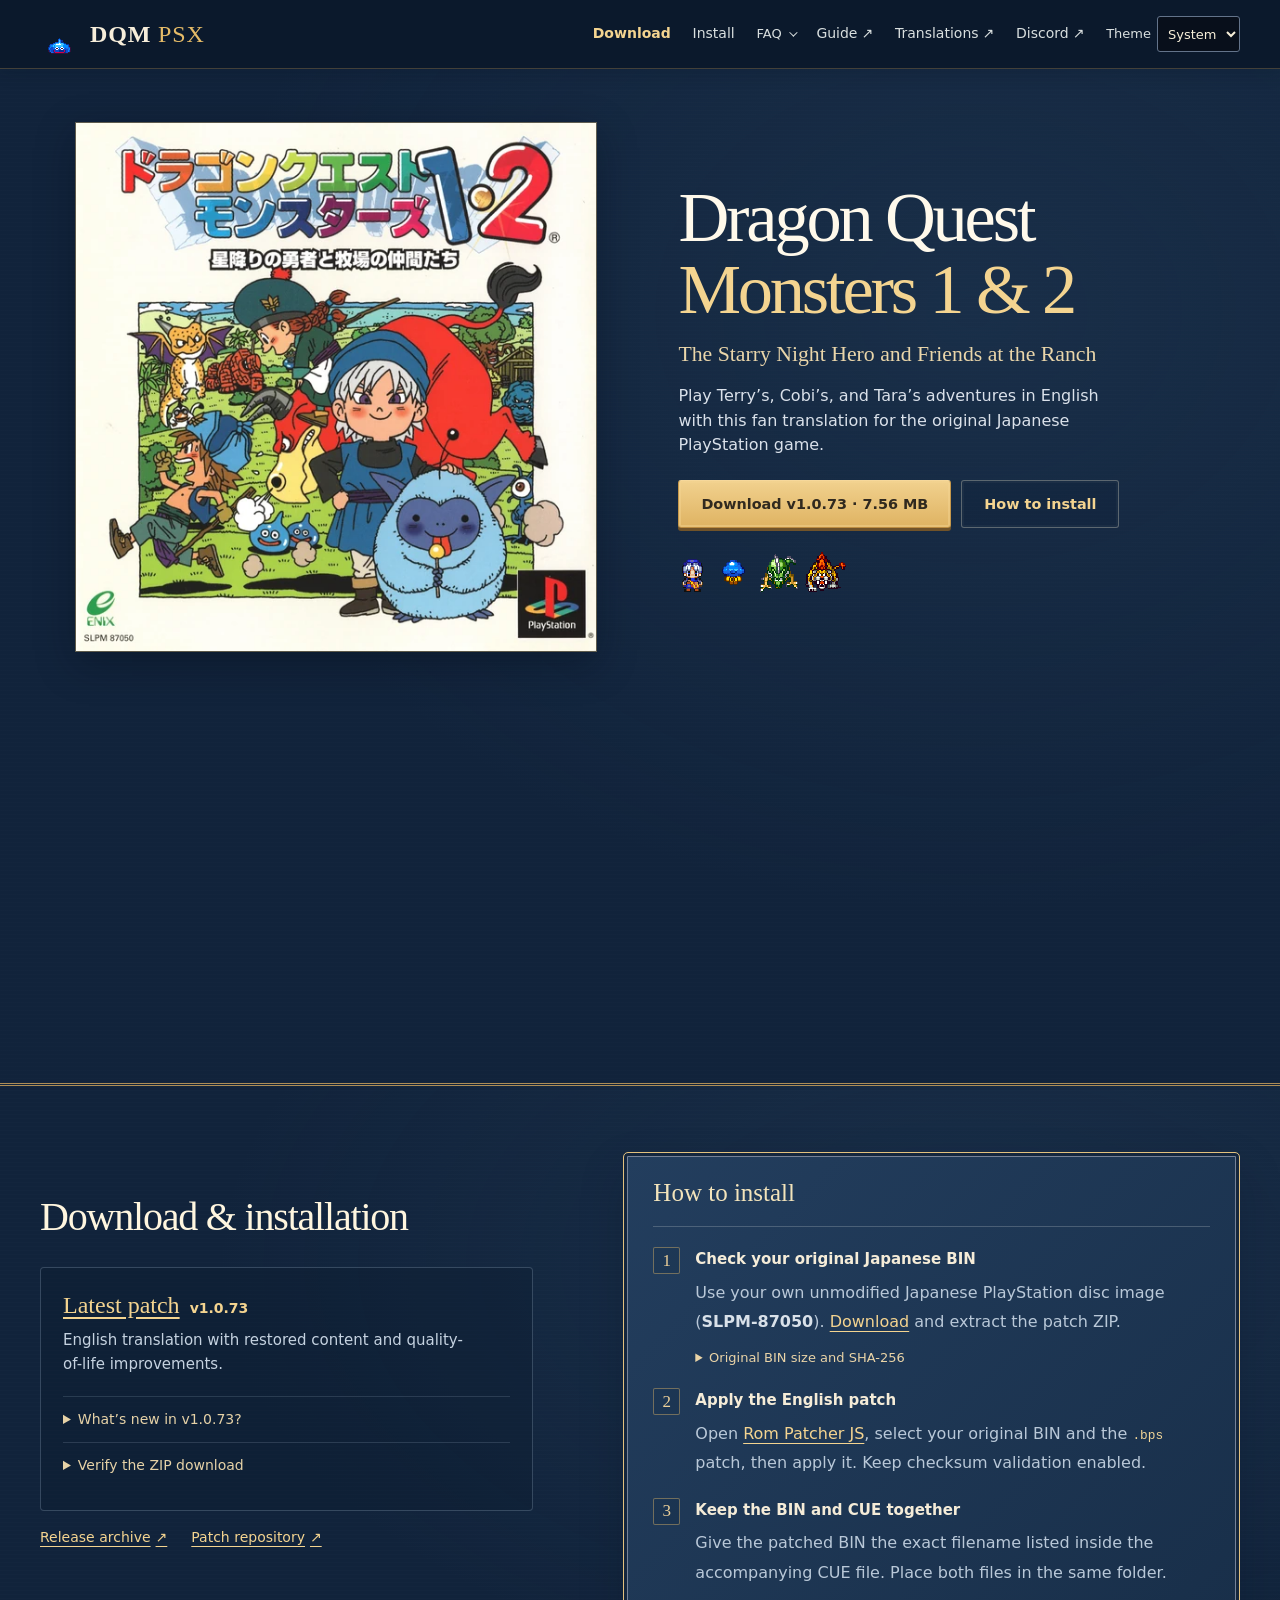
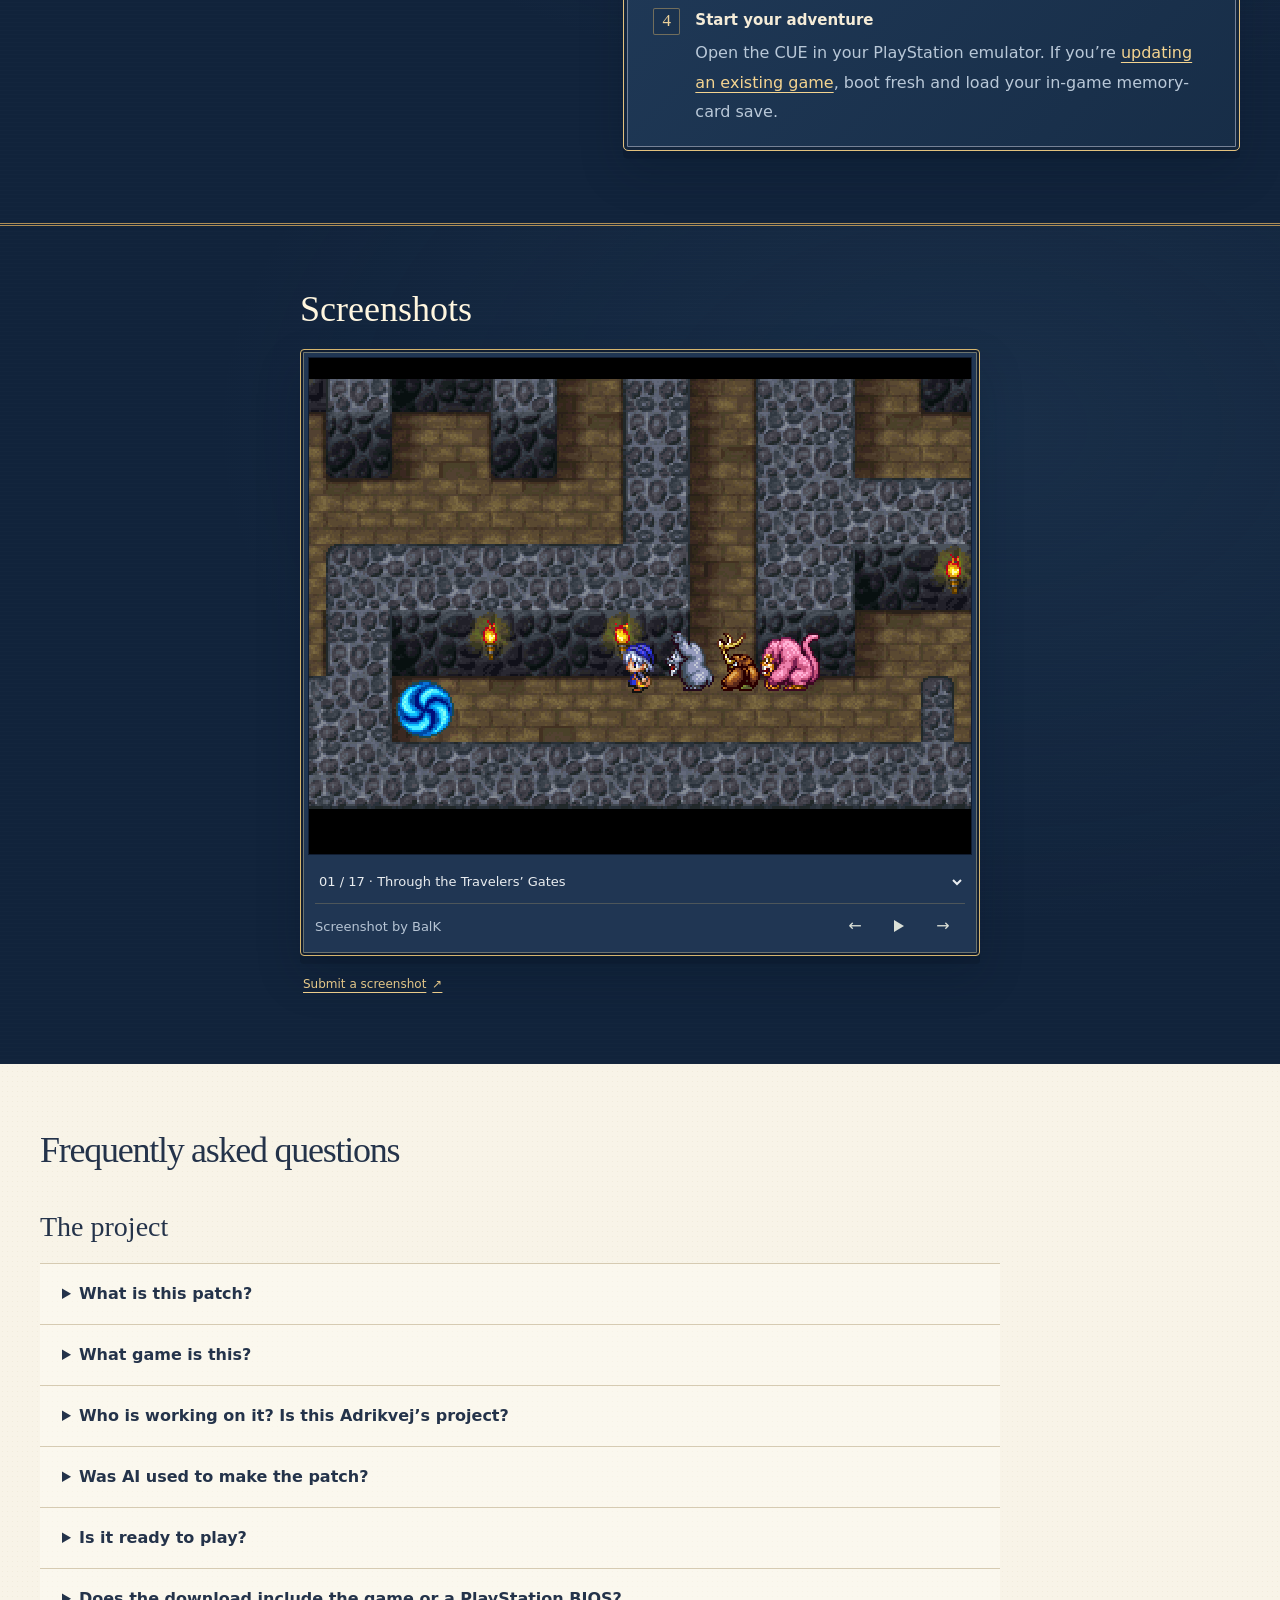
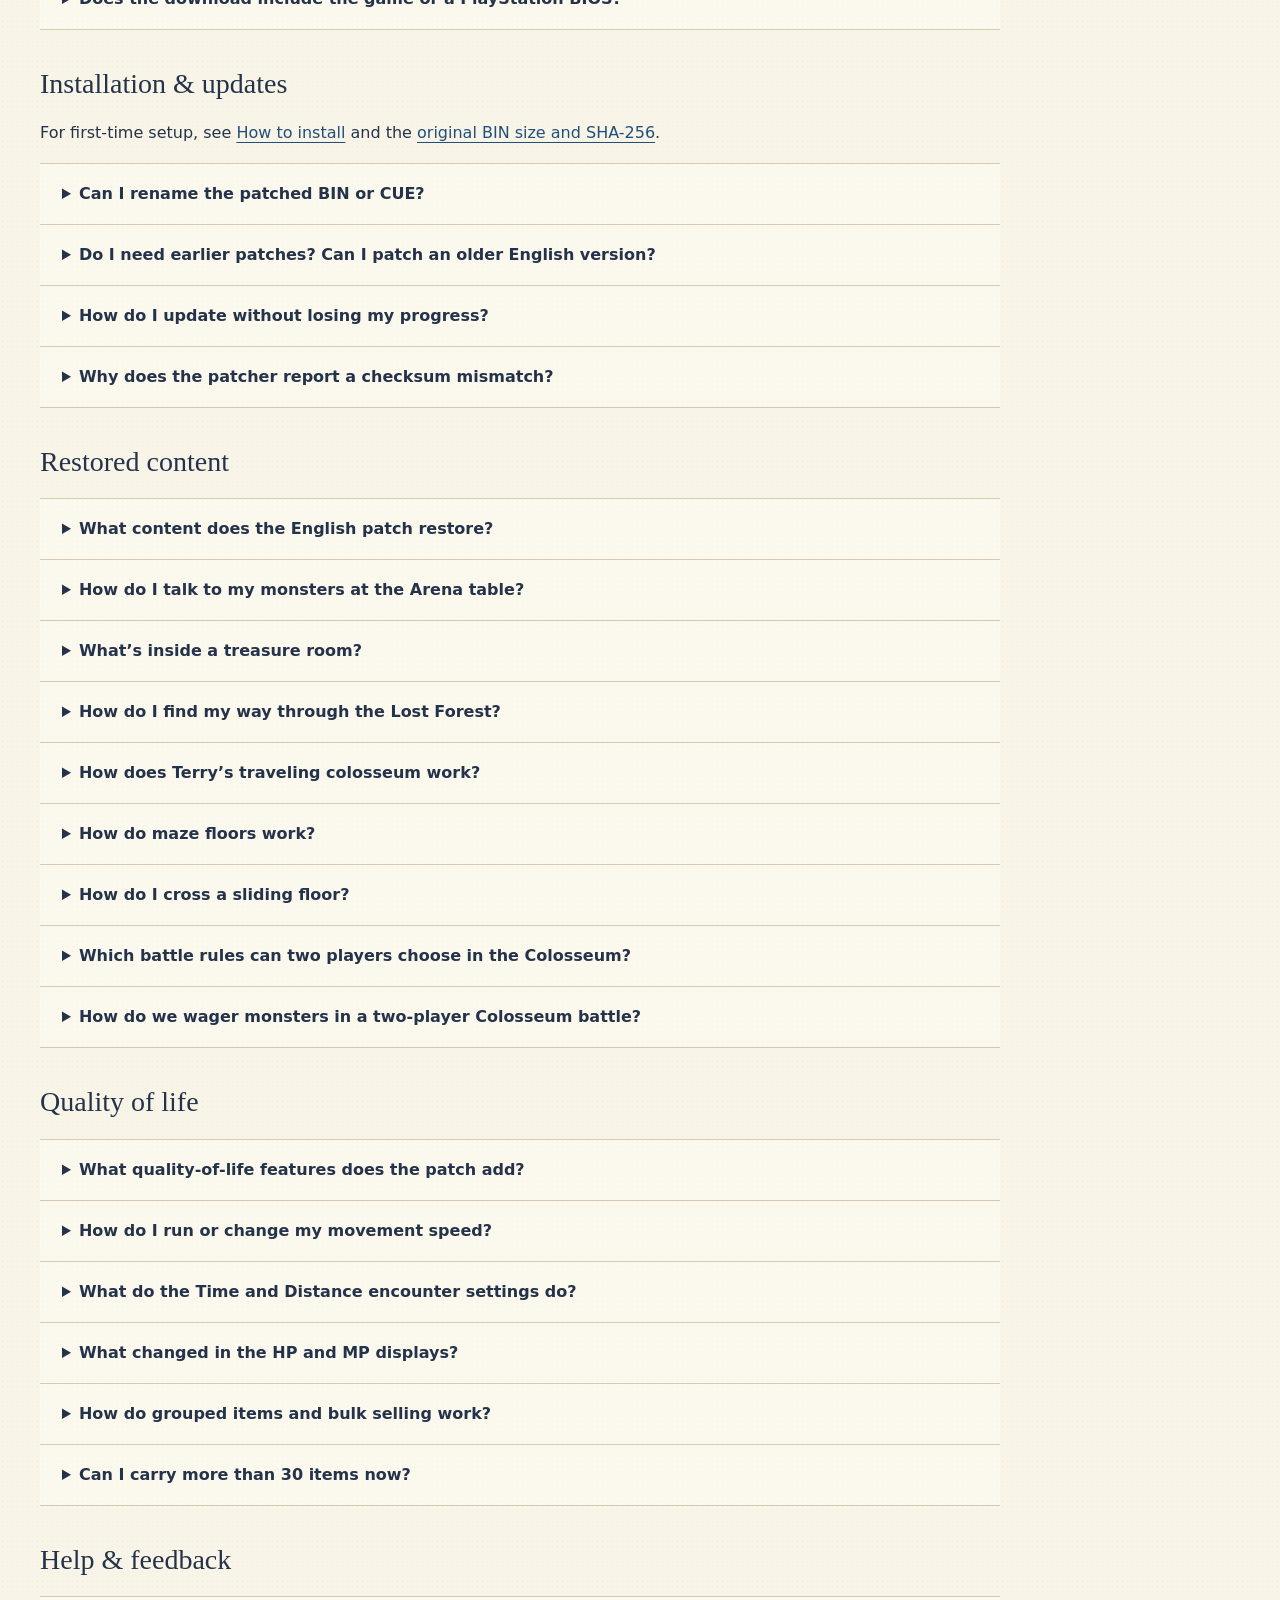
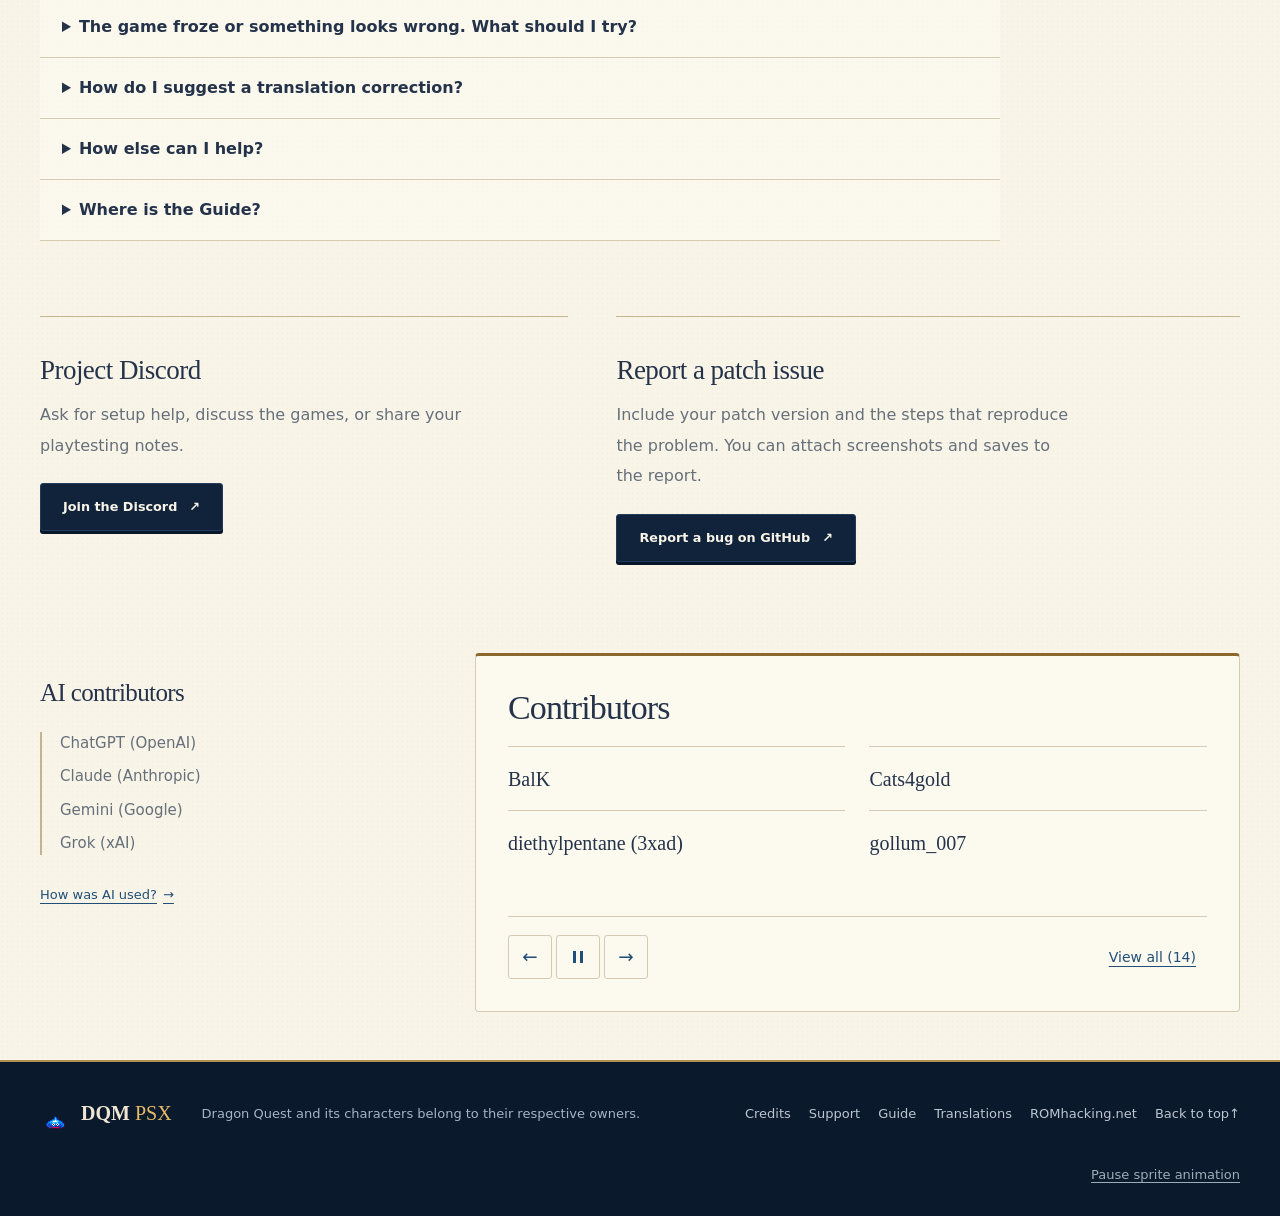
==== commit 151b6b01: "Refine credits layout and add an expandable contributor list" ====
--- a/index.html
+++ b/index.html
@@ -365,7 +365,7 @@
       <div class="container">
         <h2 id="about-title" class="visually-hidden">Project credits</h2>
         <div class="credits-layout">
-          <section id="ai-contributors" aria-labelledby="ai-contributor-title">
+          <section id="ai-contributors" class="ai-credits" aria-labelledby="ai-contributor-title">
             <h3 id="ai-contributor-title">AI contributors</h3>
             <ul class="ai-contributor-list">
                 <!-- ai-contributors:begin -->
@@ -375,11 +375,11 @@
                 <li>Grok (xAI)</li>
                 <!-- ai-contributors:end -->
             </ul>
-            <a href="#ai-assistance">How was AI used?</a>
+            <a class="ai-credit-details" href="#ai-assistance">How was AI used? <span aria-hidden="true">→</span></a>
           </section>
           <section id="contributor-panel" aria-labelledby="contributor-title">
             <h3 id="contributor-title">Contributors</h3>
-            <div class="contributors-viewport" id="contributors-viewport" role="region" tabindex="0" aria-label="Contributor names">
+            <div class="contributors-viewport" id="contributors-viewport" role="region" aria-label="Contributor names">
               <ul class="contributor-list" id="contributor-list">
                 <!-- contributors:begin -->
                 <li>BalK</li>
@@ -400,9 +400,12 @@
               </ul>
             </div>
             <div class="contributor-controls" id="contributor-controls" hidden>
-              <button type="button" id="contributors-prev" aria-label="Previous contributors" title="Previous contributors" aria-controls="contributor-list">←</button>
-              <button type="button" id="contributors-pause" aria-label="Pause contributor rotation" title="Pause contributor rotation" aria-controls="contributor-list"><span class="pause-icon" aria-hidden="true"></span></button>
-              <button type="button" id="contributors-next" aria-label="Next contributors" title="Next contributors" aria-controls="contributor-list">→</button>
+              <div class="contributor-navigation" id="contributor-navigation">
+                <button type="button" id="contributors-prev" aria-label="Previous contributors" title="Previous contributors" aria-controls="contributor-list">←</button>
+                <button type="button" id="contributors-pause" aria-label="Pause contributor rotation" title="Pause contributor rotation" aria-controls="contributor-list"><span class="pause-icon" aria-hidden="true"></span></button>
+                <button type="button" id="contributors-next" aria-label="Next contributors" title="Next contributors" aria-controls="contributor-list">→</button>
+              </div>
+              <button type="button" class="contributors-view-all" id="contributors-view-all" aria-expanded="false" aria-controls="contributor-list">View all</button>
             </div>
             <span class="visually-hidden" id="contributor-announcement" role="status"></span>
           </section>
--- a/homepage.css
+++ b/homepage.css
@@ -135,7 +135,7 @@
   .release-download { padding: 19px; }
 }
 
-.about-section { padding: 70px 0 0; }
+.about-section { padding: 24px 0 48px; }
 .faq-section { padding: 65px 0 10px; }
 .faq-group { max-width: 960px; margin-top: 36px; }
 .faq-group h3 { font: 500 28px/1.3 var(--font-display); margin-bottom: 18px; }
@@ -156,22 +156,38 @@
 .faq-answer dd { margin: 4px 0 16px; }
 .faq-answer .file-hash { display: block; margin-block: 8px; background: var(--paper-inset); color: var(--ink); }
 .faq-answer [lang="ja"] { line-break: strict; overflow-wrap: anywhere; }
-.credits-layout { display: grid; grid-template-columns: minmax(0, 2fr) minmax(0, 3fr); gap: 24px; padding: 24px 0 12px; border-block: 1px solid var(--paper-line); text-align: center; }
-.credits-layout h3 { font: 500 24px/1.3 var(--font-display); margin-bottom: 16px; }
-.ai-contributor-list { display: grid; gap: 6px; margin: 0 0 12px; padding: 0; list-style: none; line-height: 1.7; }
-.contributors-viewport { height: 8rem; max-width: 700px; margin-inline: auto; overflow-y: auto; padding: 6px 8px; }
-.contributors-viewport:focus-visible { outline: 3px solid var(--paper-focus); outline-offset: 2px; }
-.contributor-list { display: grid; grid-template-columns: repeat(2, minmax(0, 1fr)); gap: 8px 24px; padding: 0; margin: 0; list-style: none; text-align: center; }
-.contributor-list li { min-height: 2.8rem; padding: .5rem 0; line-height: 1.7rem; font-size: .9375rem; overflow-wrap: anywhere; }
-.contributor-controls { display: flex; align-items: center; justify-content: center; gap: 16px; margin-top: 8px; }
-.contributor-controls button { display: inline-flex; align-items: center; justify-content: center; width: 44px; height: 44px; padding: 0; background: transparent; border: 0; color: var(--blue-link); font-size: 1.15rem; }
+.credits-layout { display: grid; grid-template-columns: minmax(180px, .8fr) minmax(0, 1.65fr); align-items: start; gap: clamp(28px, 5vw, 72px); }
+.ai-credits { padding: 25px 0; }
+.credits-layout h3 { font: 500 25px/1.2 var(--font-display); letter-spacing: -.025em; }
+.ai-contributor-list { display: grid; gap: 11px; margin: 24px 0 18px; padding: 0 0 0 18px; border-left: 2px solid var(--paper-rule); list-style: none; line-height: 1.5; font-size: .9375rem; color: var(--muted); }
+.ai-credit-details { display: inline-flex; align-items: center; gap: 6px; min-height: 44px; font-size: .8125rem; }
+#contributor-panel { min-width: 0; padding: clamp(20px, 3vw, 32px); background: var(--paper-raised); background: color-mix(in srgb, var(--paper-raised) 55%, var(--paper)); border: 1px solid var(--paper-line); border-top: 3px solid var(--gold-dark); border-radius: 4px; }
+#contributor-panel h3 { font-size: clamp(28px, 3vw, 34px); margin-bottom: 18px; }
+.contributors-viewport { min-width: 0; }
+#contributor-panel.has-rotation:not(.is-expanded) .contributors-viewport { min-height: 10rem; }
+.contributor-list { display: grid; grid-template-columns: repeat(2, minmax(0, 1fr)); gap: 0 24px; padding: 0; margin: 0; list-style: none; }
+.contributor-list li { display: flex; flex-direction: column; justify-content: center; min-height: 64px; padding: 14px 0; border-top: 1px solid var(--paper-line); font: 500 clamp(18px, 2vw, 20px)/1.4 var(--font-display); overflow-wrap: anywhere; }
+.contributor-list li > a { width: fit-content; max-width: 100%; color: var(--ink); text-decoration-color: var(--paper-rule); text-decoration-thickness: 1px; }
+.contributor-list li > a:hover { color: var(--blue-link); text-decoration-color: currentColor; }
+.contributor-role { margin-top: 4px; color: var(--muted); font: 400 .8125rem/1.4 var(--font-body); }
+.contributor-controls { display: flex; align-items: center; justify-content: space-between; flex-wrap: wrap; gap: 12px; padding-top: 18px; margin-top: 10px; border-top: 1px solid var(--paper-line); }
+.contributor-navigation { display: inline-flex; gap: 4px; }
+.contributor-controls button { display: inline-flex; align-items: center; justify-content: center; min-height: 44px; padding: 0; background: transparent; border: 1px solid transparent; border-radius: 3px; color: var(--blue-link); }
+.contributor-navigation button { width: 44px; border-color: var(--paper-line); font-size: 1.15rem; }
+.contributor-navigation button:hover { background: var(--paper-inset); border-color: var(--paper-line); }
+.contributor-controls .contributors-view-all { gap: 6px; padding-inline: 10px; font-size: .875rem; text-decoration: underline; text-underline-offset: 4px; }
+.contributors-view-all:hover { background: var(--paper-inset); }
 .pause-icon { display: block; width: 10px; height: 12px; border-inline: 3px solid currentColor; }
 .is-paused .pause-icon { width: 0; height: 0; border: 6px solid transparent; border-right: 0; border-left: 10px solid currentColor; }
 .visually-hidden { position: absolute; width: 1px; height: 1px; padding: 0; margin: -1px; overflow: hidden; clip-path: inset(50%); white-space: nowrap; border: 0; }
 
 @media (max-width: 600px) {
-  .credits-layout { grid-template-columns: minmax(0, 1fr); }
-  .about-section { padding-top: 45px; }
+  .credits-layout { grid-template-columns: minmax(0, 1fr); gap: 26px; }
+  .ai-credits { padding: 0; }
+  .ai-contributor-list { grid-template-columns: repeat(2, minmax(0, 1fr)); gap: 10px 18px; margin-block: 18px 8px; }
+  .contributor-list { grid-template-columns: minmax(0, 1fr); }
+  #contributor-panel.has-rotation:not(.is-expanded) .contributors-viewport { min-height: 16rem; }
+  .about-section { padding: 16px 0 34px; }
   .faq-section { padding-top: 45px; }
   .faq-group h3 { font-size: 25px; }
   .faq-group summary { padding: 16px 14px; }
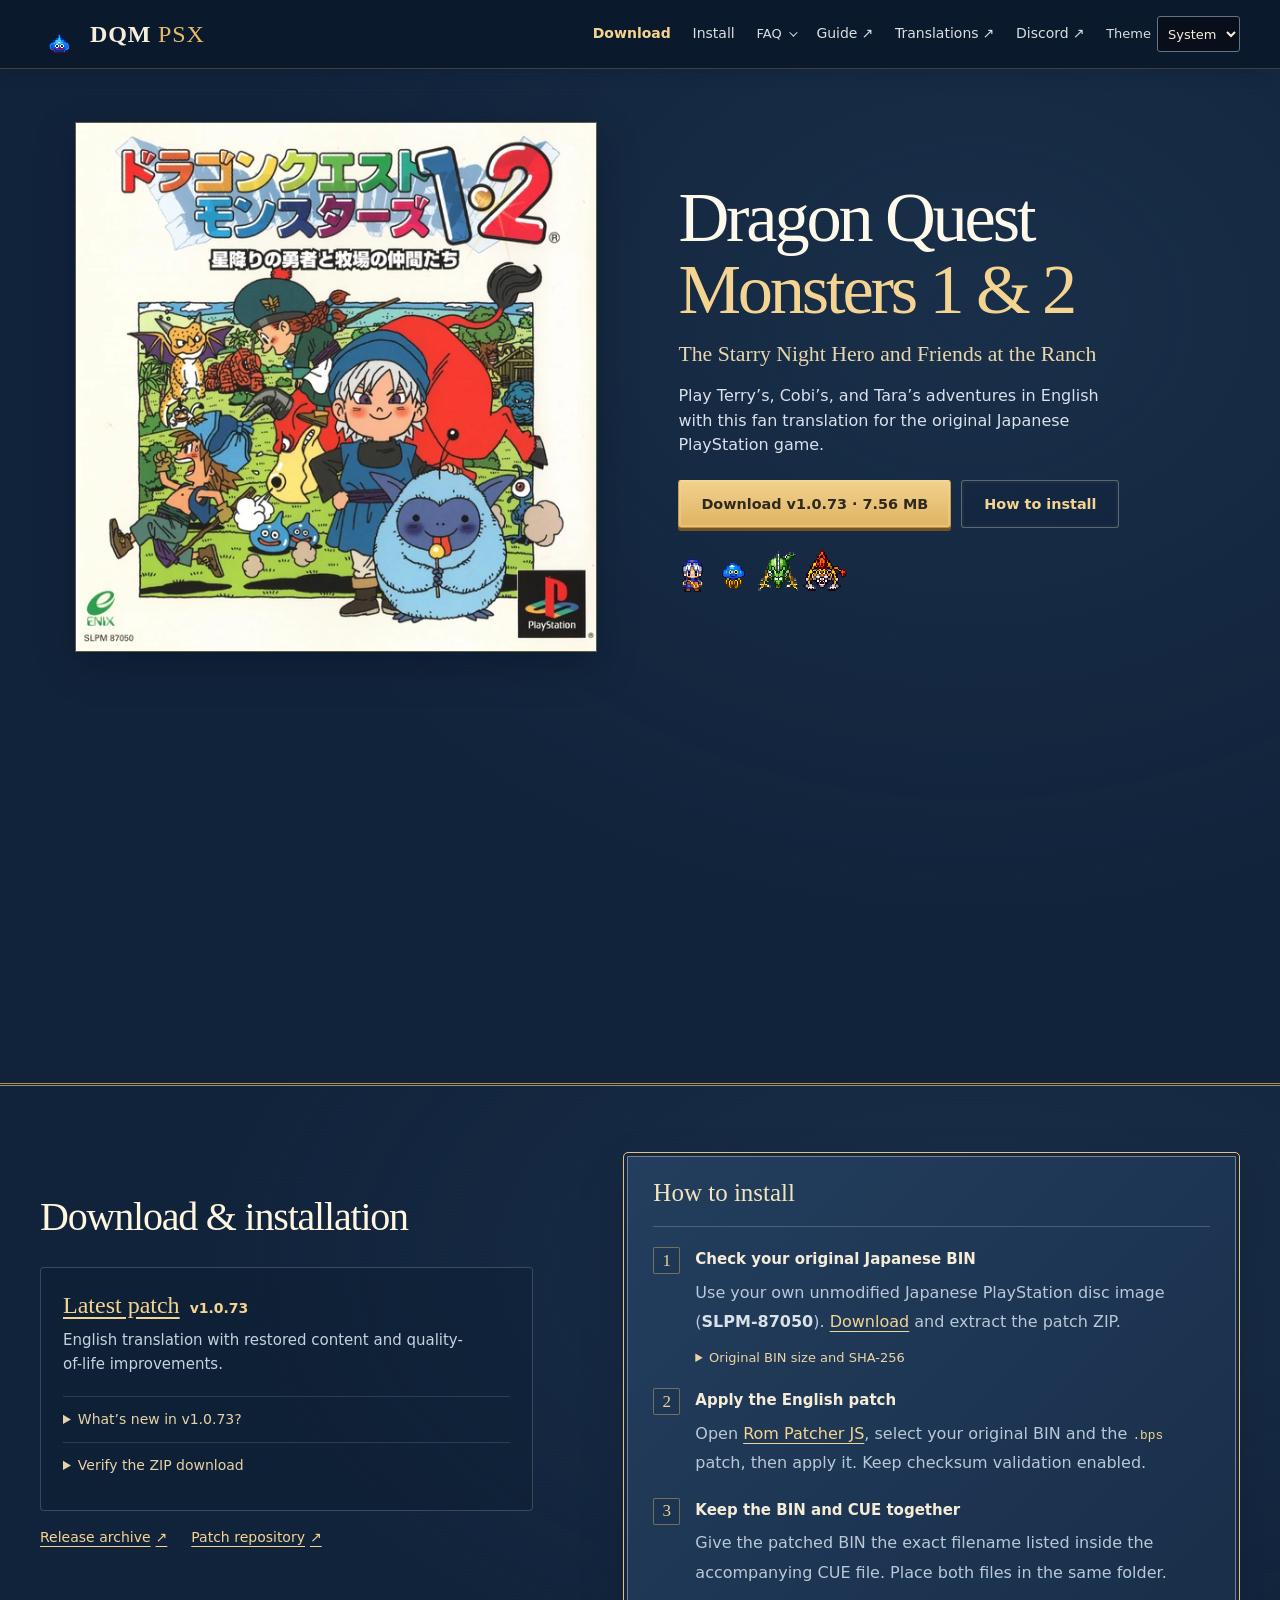
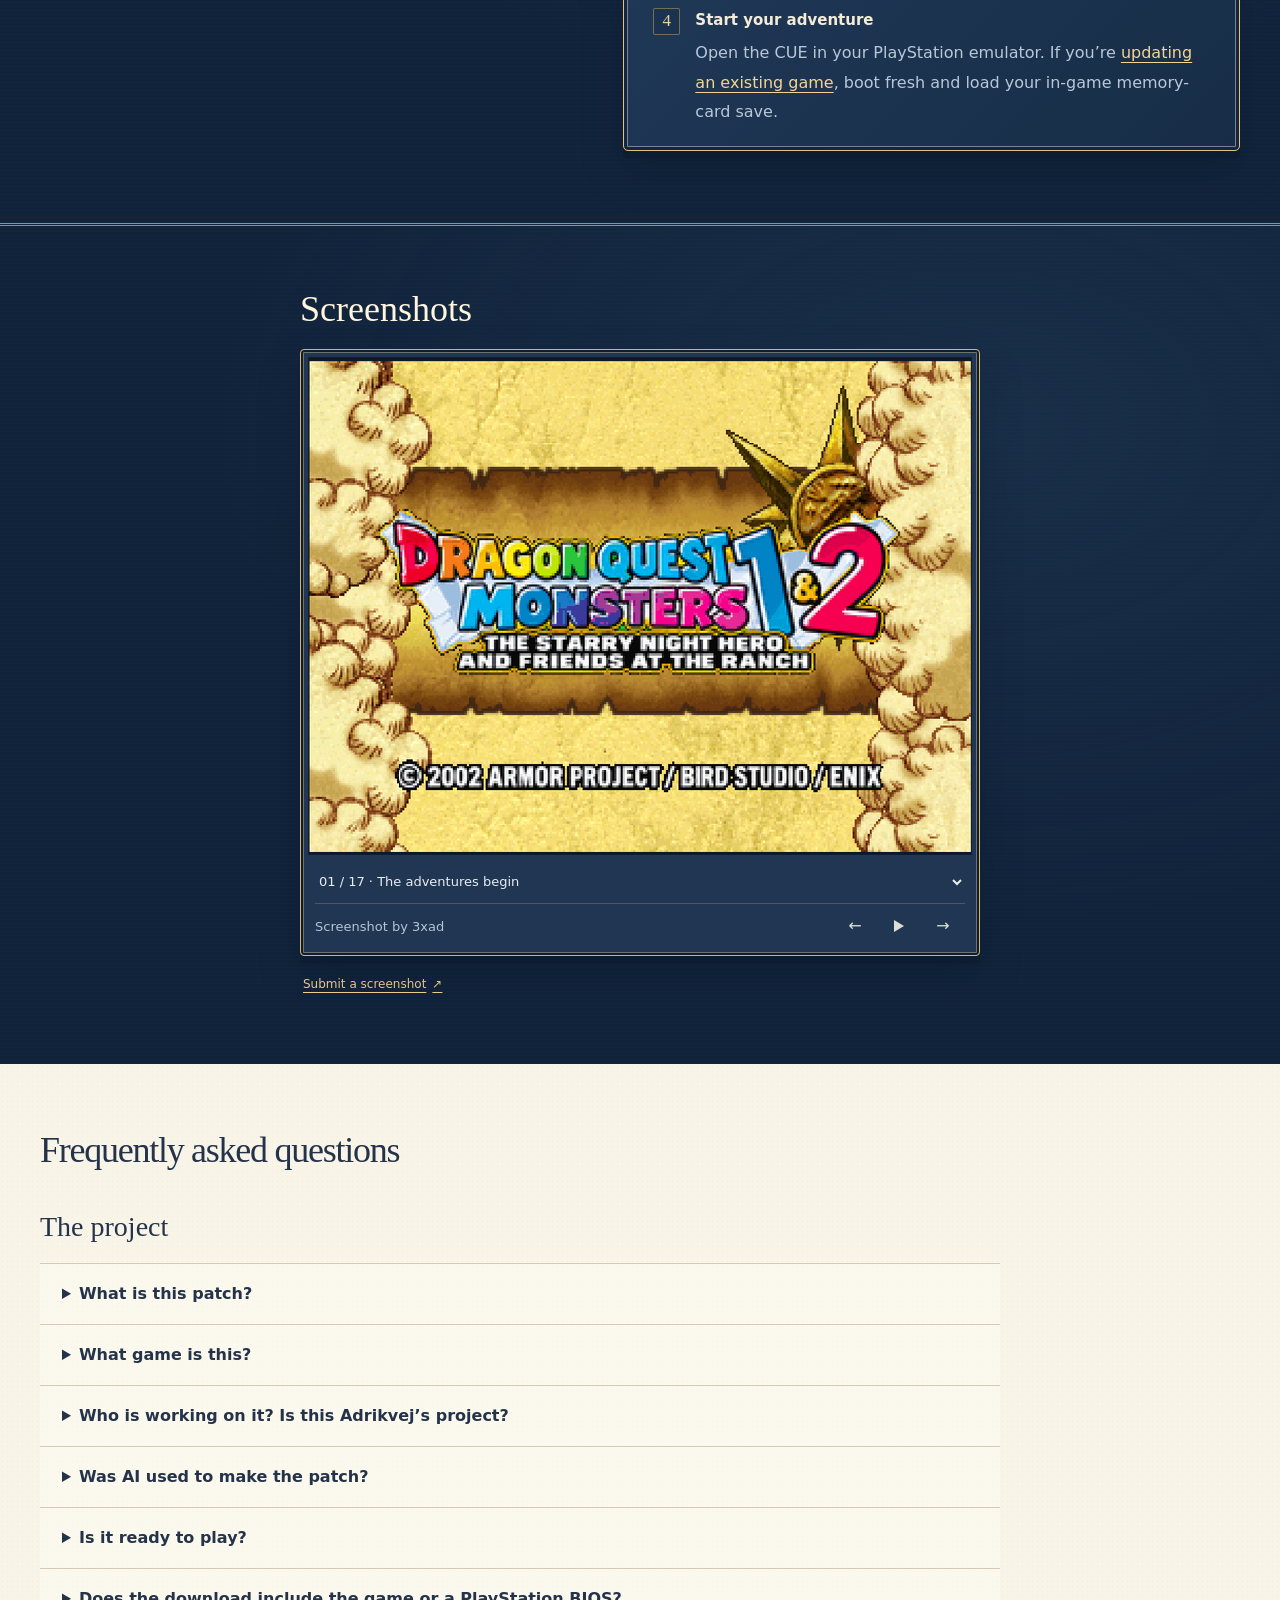
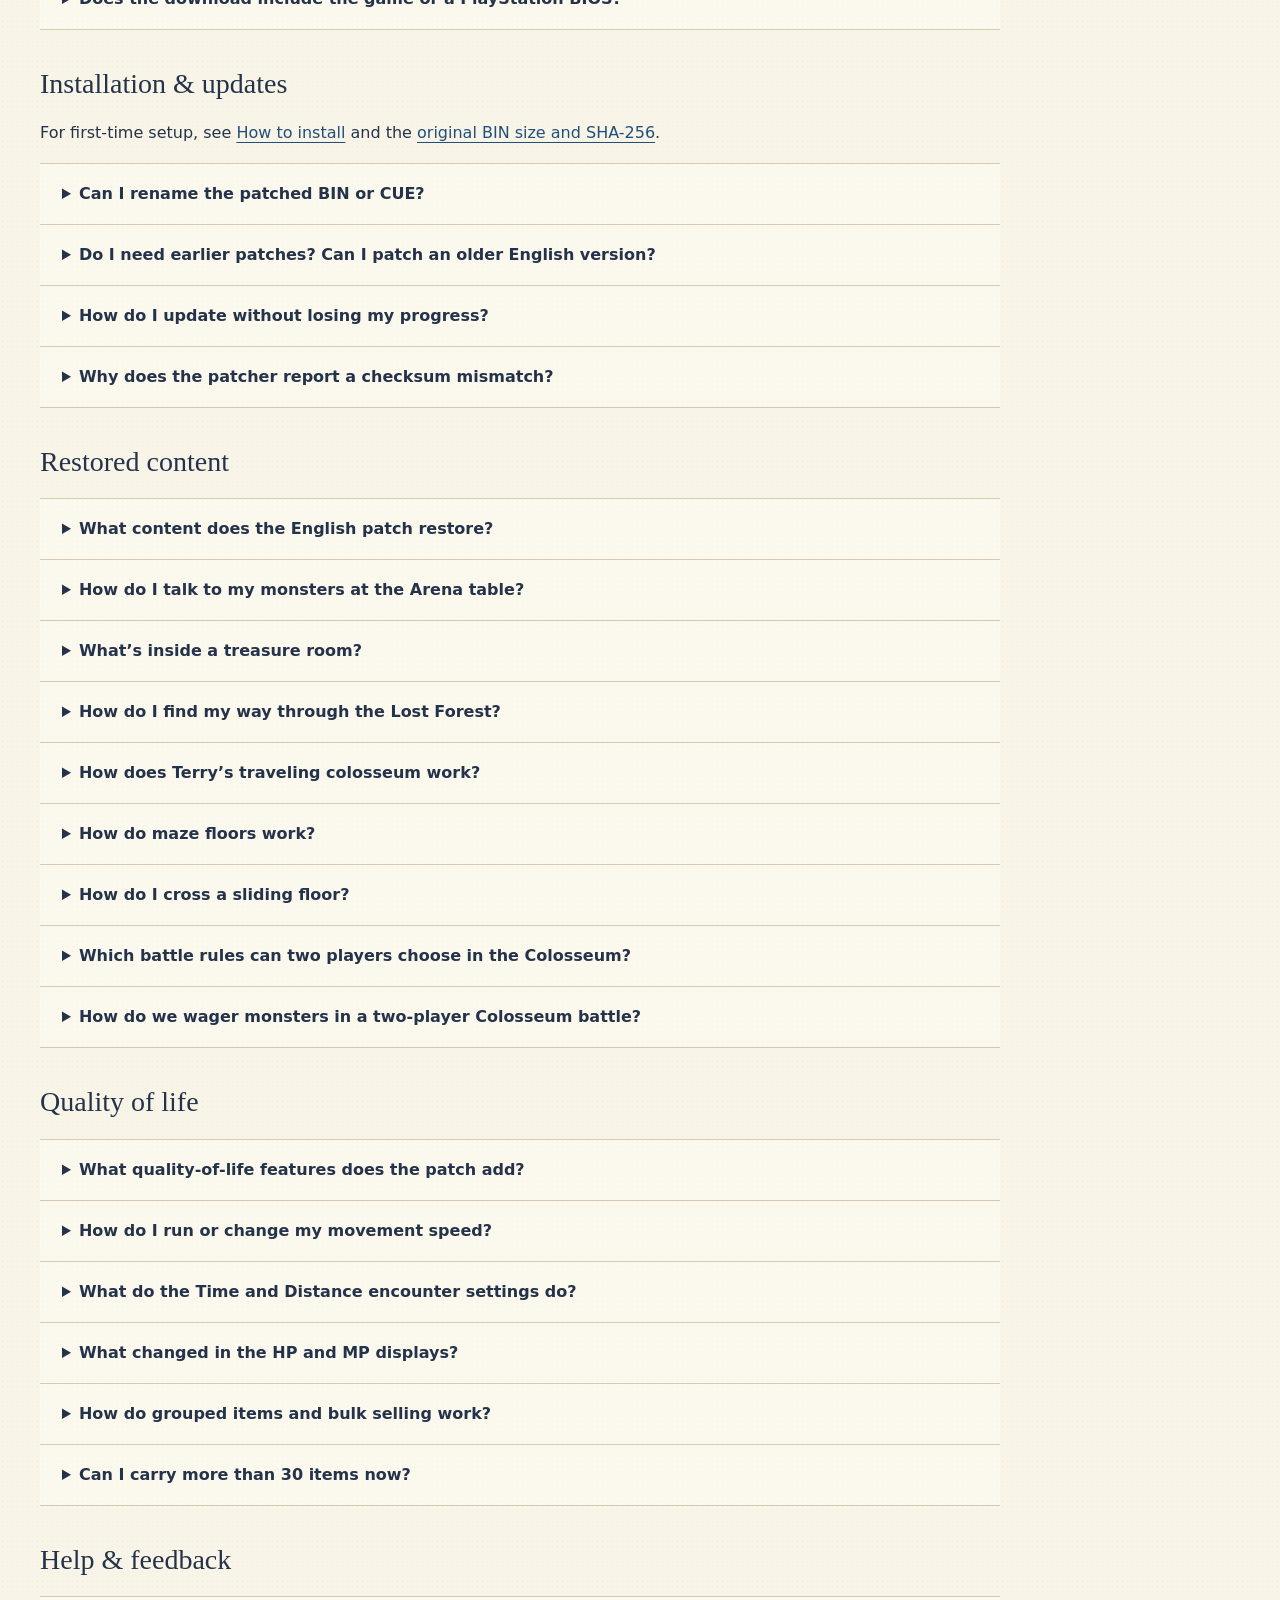
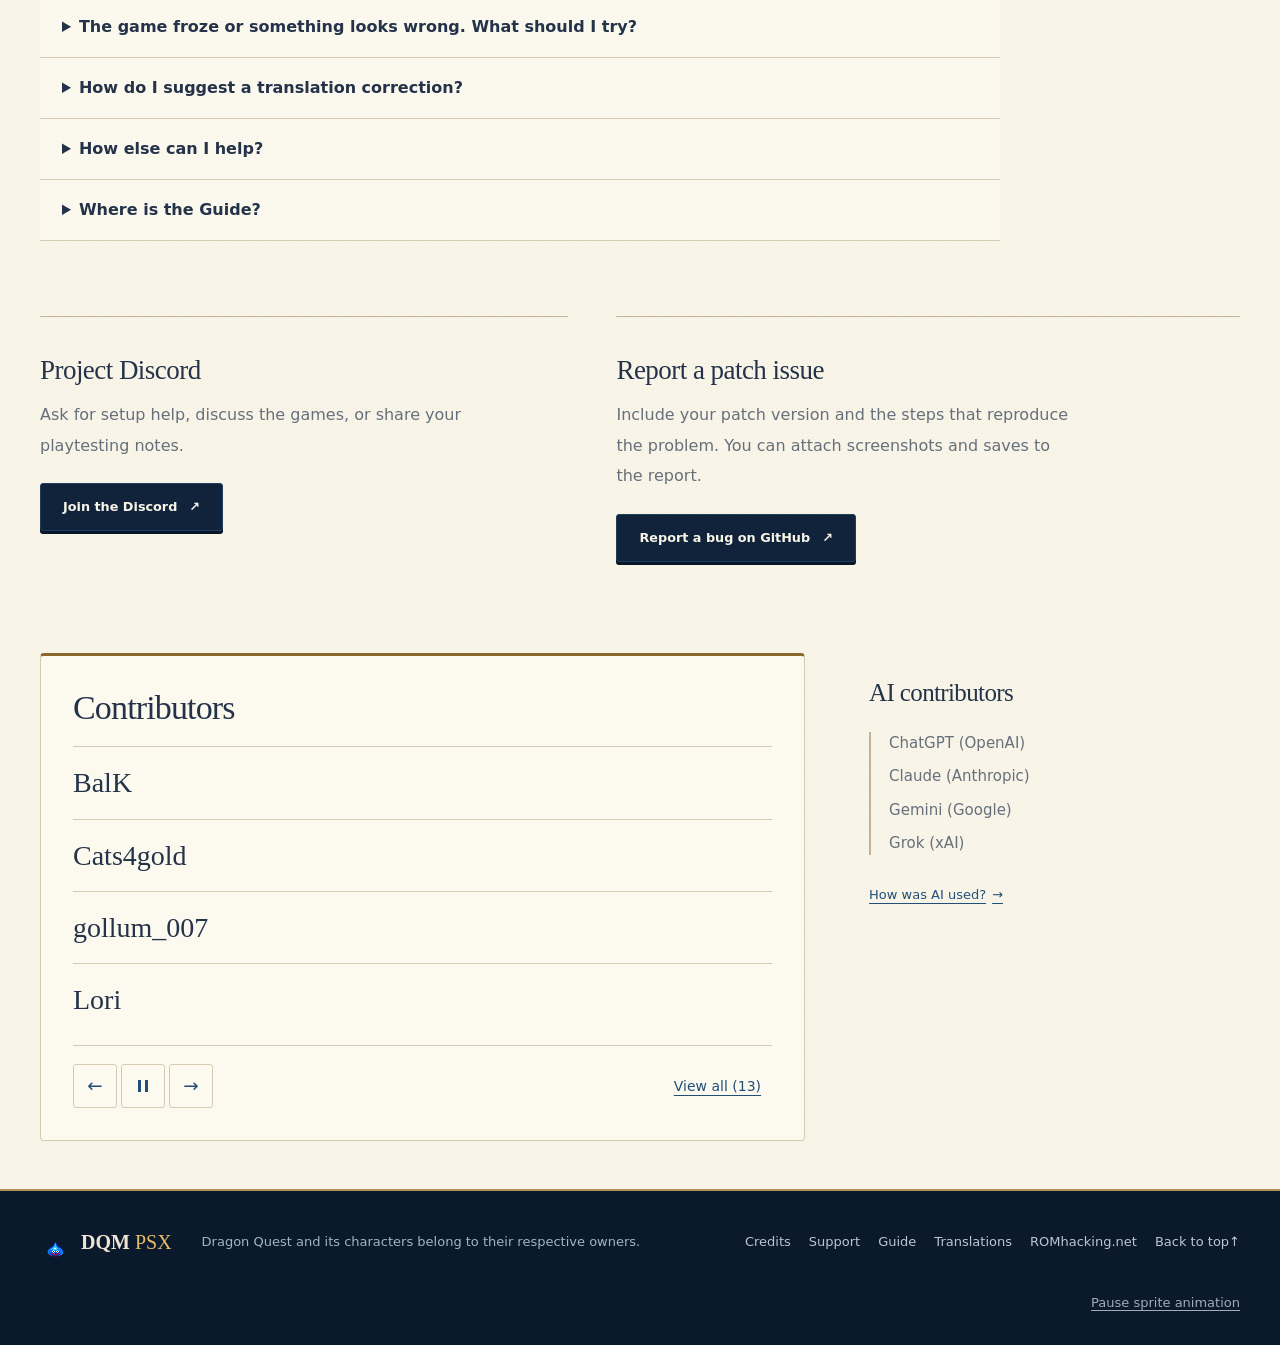
==== commit 10fd206c: "Publish reviewed feature FAQ and put the title screen first" ====
--- a/index.html
+++ b/index.html
@@ -136,11 +136,11 @@
         <div class="gallery-view" id="screenshot-gallery" role="region" aria-roledescription="carousel" aria-label="Game screenshots">
           <div class="screenshot-frame">
             <div class="screenshot-stage" id="screenshot-stage" aria-busy="false">
-              <img id="featured-screen" src="assets/screenshots/balk-travelers-gate.png" width="960" height="720" alt="A blue gate swirls at the end of a stone corridor. Terry faces it with three monsters lined up behind him." decoding="async">
+              <img id="featured-screen" src="assets/screenshots/3xad-title-screen-game.webp" width="673" height="500" alt="A multicolored Dragon Quest Monsters 1 &amp; 2 logo sits on a parchment scroll above the English subtitle, The Starry Night Hero and Friends at the Ranch." decoding="async">
               <div class="screenshot-loading" id="screenshot-loading" hidden>Loading screenshot…</div>
             </div>
             <div class="screenshot-footer">
-              <p class="screen-caption" id="screen-caption">Through the Travelers’ Gates</p>
+              <p class="screen-caption" id="screen-caption">The adventures begin</p>
               <div class="scene-picker" id="scene-controls" hidden>
                 <select class="scene-select" id="scene-select" aria-label="Choose a screenshot" aria-controls="screenshot-stage"></select>
                 <div class="scene-navigation" role="group" aria-label="Screenshot controls">
@@ -149,7 +149,7 @@
                   <button class="scene-button" id="scene-next" type="button" aria-label="Next screenshot" title="Next screenshot" aria-controls="screenshot-stage">→</button>
                 </div>
               </div>
-              <p class="screen-credit" id="screen-credit">Screenshot by BalK</p>
+              <p class="screen-credit" id="screen-credit">Screenshot by 3xad</p>
               <p class="screenshot-status visually-hidden" id="screenshot-status" role="status" aria-live="polite"></p>
             </div>
           </div>
@@ -365,18 +365,6 @@
       <div class="container">
         <h2 id="about-title" class="visually-hidden">Project credits</h2>
         <div class="credits-layout">
-          <section id="ai-contributors" class="ai-credits" aria-labelledby="ai-contributor-title">
-            <h3 id="ai-contributor-title">AI contributors</h3>
-            <ul class="ai-contributor-list">
-                <!-- ai-contributors:begin -->
-                <li>ChatGPT (OpenAI)</li>
-                <li>Claude (Anthropic)</li>
-                <li>Gemini (Google)</li>
-                <li>Grok (xAI)</li>
-                <!-- ai-contributors:end -->
-            </ul>
-            <a class="ai-credit-details" href="#ai-assistance">How was AI used? <span aria-hidden="true">→</span></a>
-          </section>
           <section id="contributor-panel" aria-labelledby="contributor-title">
             <h3 id="contributor-title">Contributors</h3>
             <div class="contributors-viewport" id="contributors-viewport" role="region" aria-label="Contributor names">
@@ -384,7 +372,6 @@
                 <!-- contributors:begin -->
                 <li>BalK</li>
                 <li>Cats4gold</li>
-                <li>diethylpentane (3xad)</li>
                 <li>gollum_007</li>
                 <li>Lori</li>
                 <li>Nejimakipiyo</li>
@@ -409,6 +396,18 @@
             </div>
             <span class="visually-hidden" id="contributor-announcement" role="status"></span>
           </section>
+          <section id="ai-contributors" class="ai-credits" aria-labelledby="ai-contributor-title">
+            <h3 id="ai-contributor-title">AI contributors</h3>
+            <ul class="ai-contributor-list">
+                <!-- ai-contributors:begin -->
+                <li>ChatGPT (OpenAI)</li>
+                <li>Claude (Anthropic)</li>
+                <li>Gemini (Google)</li>
+                <li>Grok (xAI)</li>
+                <!-- ai-contributors:end -->
+            </ul>
+            <a class="ai-credit-details" href="#ai-assistance">How was AI used? <span aria-hidden="true">→</span></a>
+          </section>
         </div>
       </div>
     </section>
--- a/homepage.css
+++ b/homepage.css
@@ -156,7 +156,7 @@
 .faq-answer dd { margin: 4px 0 16px; }
 .faq-answer .file-hash { display: block; margin-block: 8px; background: var(--paper-inset); color: var(--ink); }
 .faq-answer [lang="ja"] { line-break: strict; overflow-wrap: anywhere; }
-.credits-layout { display: grid; grid-template-columns: minmax(180px, .8fr) minmax(0, 1.65fr); align-items: start; gap: clamp(28px, 5vw, 72px); }
+.credits-layout { display: grid; grid-template-columns: minmax(0, 1.65fr) minmax(180px, .8fr); align-items: start; gap: clamp(28px, 5vw, 72px); }
 .ai-credits { padding: 25px 0; }
 .credits-layout h3 { font: 500 25px/1.2 var(--font-display); letter-spacing: -.025em; }
 .ai-contributor-list { display: grid; gap: 11px; margin: 24px 0 18px; padding: 0 0 0 18px; border-left: 2px solid var(--paper-rule); list-style: none; line-height: 1.5; font-size: .9375rem; color: var(--muted); }
@@ -164,9 +164,9 @@
 #contributor-panel { min-width: 0; padding: clamp(20px, 3vw, 32px); background: var(--paper-raised); background: color-mix(in srgb, var(--paper-raised) 55%, var(--paper)); border: 1px solid var(--paper-line); border-top: 3px solid var(--gold-dark); border-radius: 4px; }
 #contributor-panel h3 { font-size: clamp(28px, 3vw, 34px); margin-bottom: 18px; }
 .contributors-viewport { min-width: 0; }
-#contributor-panel.has-rotation:not(.is-expanded) .contributors-viewport { min-height: 10rem; }
-.contributor-list { display: grid; grid-template-columns: repeat(2, minmax(0, 1fr)); gap: 0 24px; padding: 0; margin: 0; list-style: none; }
-.contributor-list li { display: flex; flex-direction: column; justify-content: center; min-height: 64px; padding: 14px 0; border-top: 1px solid var(--paper-line); font: 500 clamp(18px, 2vw, 20px)/1.4 var(--font-display); overflow-wrap: anywhere; }
+#contributor-panel.has-rotation:not(.is-expanded) .contributors-viewport { min-height: 18rem; }
+.contributor-list { display: grid; grid-template-columns: minmax(0, 1fr); padding: 0; margin: 0; list-style: none; }
+.contributor-list li { display: flex; flex-direction: column; justify-content: center; min-height: 72px; padding: 16px 0; border-top: 1px solid var(--paper-line); font: 500 clamp(22px, 2.5vw, 28px)/1.4 var(--font-display); overflow-wrap: normal; word-break: normal; hyphens: none; }
 .contributor-list li > a { width: fit-content; max-width: 100%; color: var(--ink); text-decoration-color: var(--paper-rule); text-decoration-thickness: 1px; }
 .contributor-list li > a:hover { color: var(--blue-link); text-decoration-color: currentColor; }
 .contributor-role { margin-top: 4px; color: var(--muted); font: 400 .8125rem/1.4 var(--font-body); }
@@ -185,8 +185,6 @@
   .credits-layout { grid-template-columns: minmax(0, 1fr); gap: 26px; }
   .ai-credits { padding: 0; }
   .ai-contributor-list { grid-template-columns: repeat(2, minmax(0, 1fr)); gap: 10px 18px; margin-block: 18px 8px; }
-  .contributor-list { grid-template-columns: minmax(0, 1fr); }
-  #contributor-panel.has-rotation:not(.is-expanded) .contributors-viewport { min-height: 16rem; }
   .about-section { padding: 16px 0 34px; }
   .faq-section { padding-top: 45px; }
   .faq-group h3 { font-size: 25px; }
@@ -205,7 +203,6 @@
 @media (max-width: 600px) {
   .nav-dropdown { position: static; font-size: .75rem; }
   .faq-menu { left: 15px; right: 15px; width: auto; }
-  .contributor-list { column-gap: 12px; }
 }
 
 @media (max-width: 380px) {
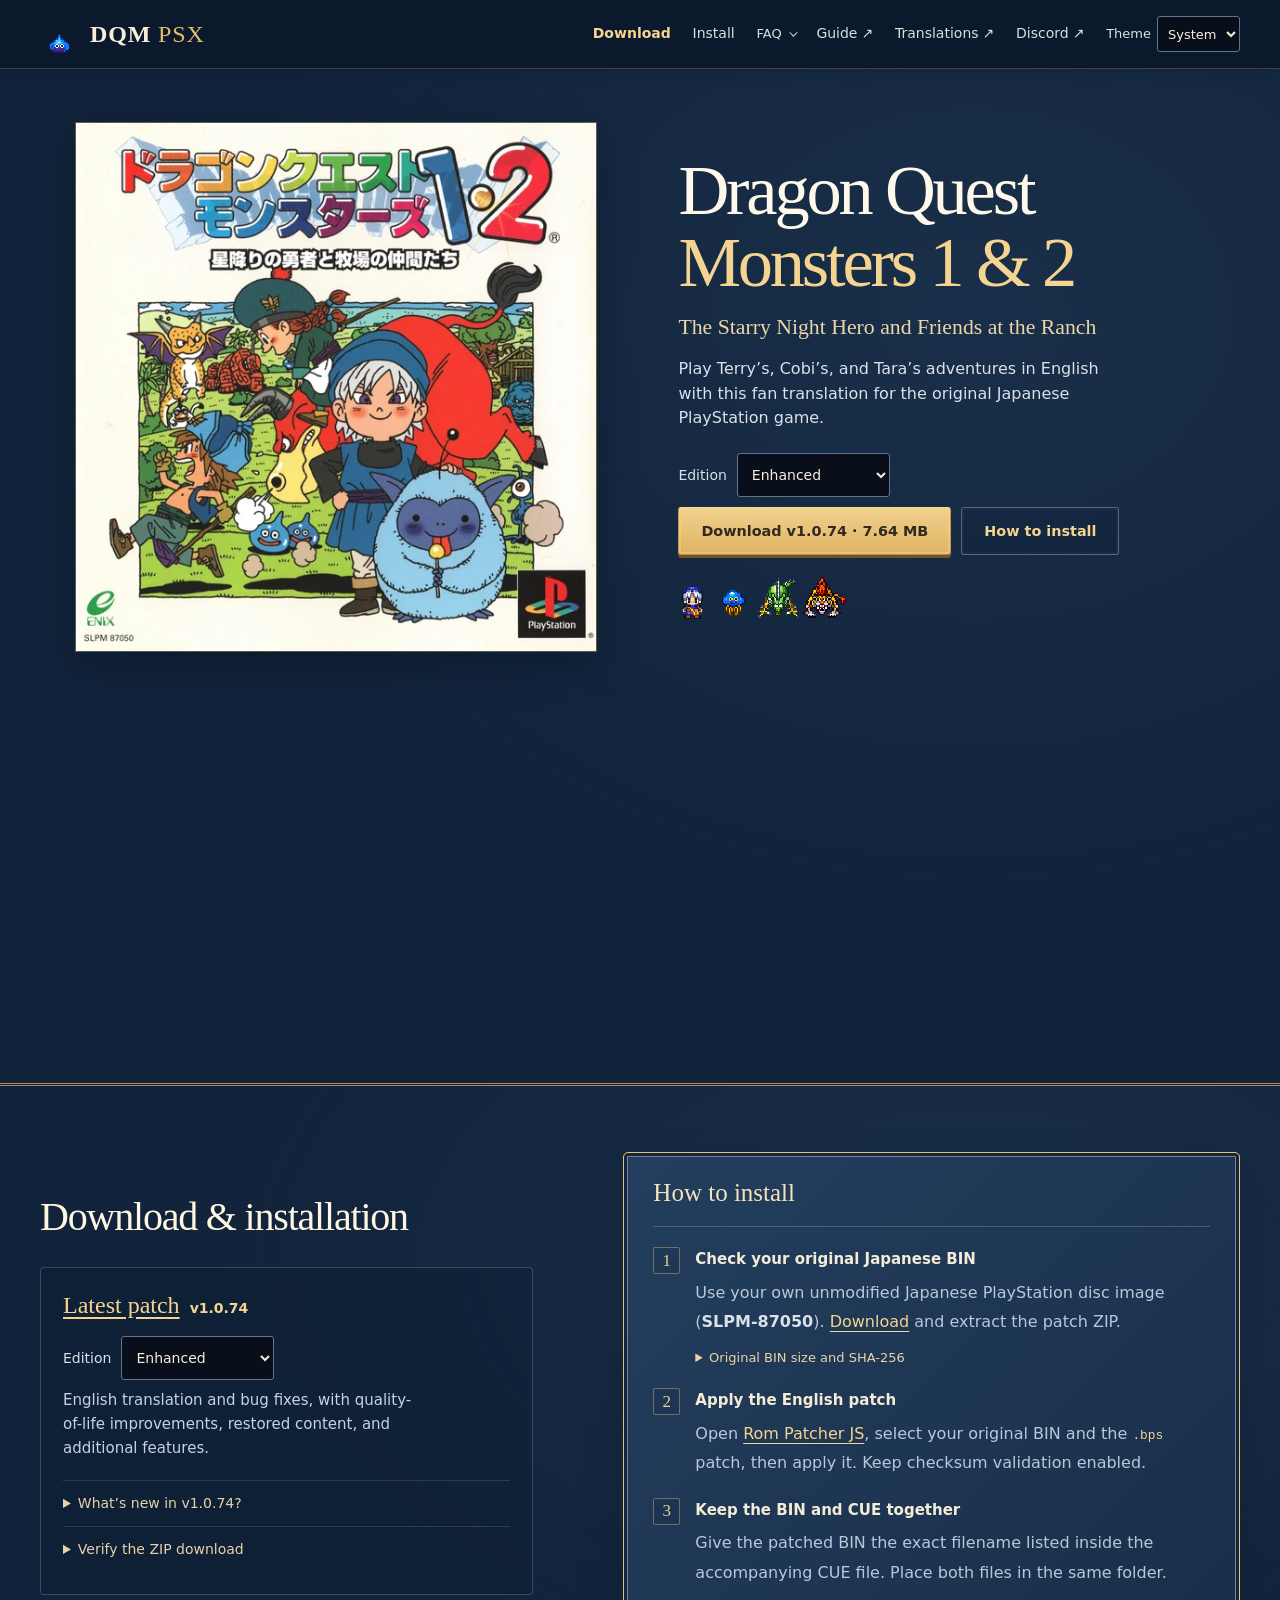
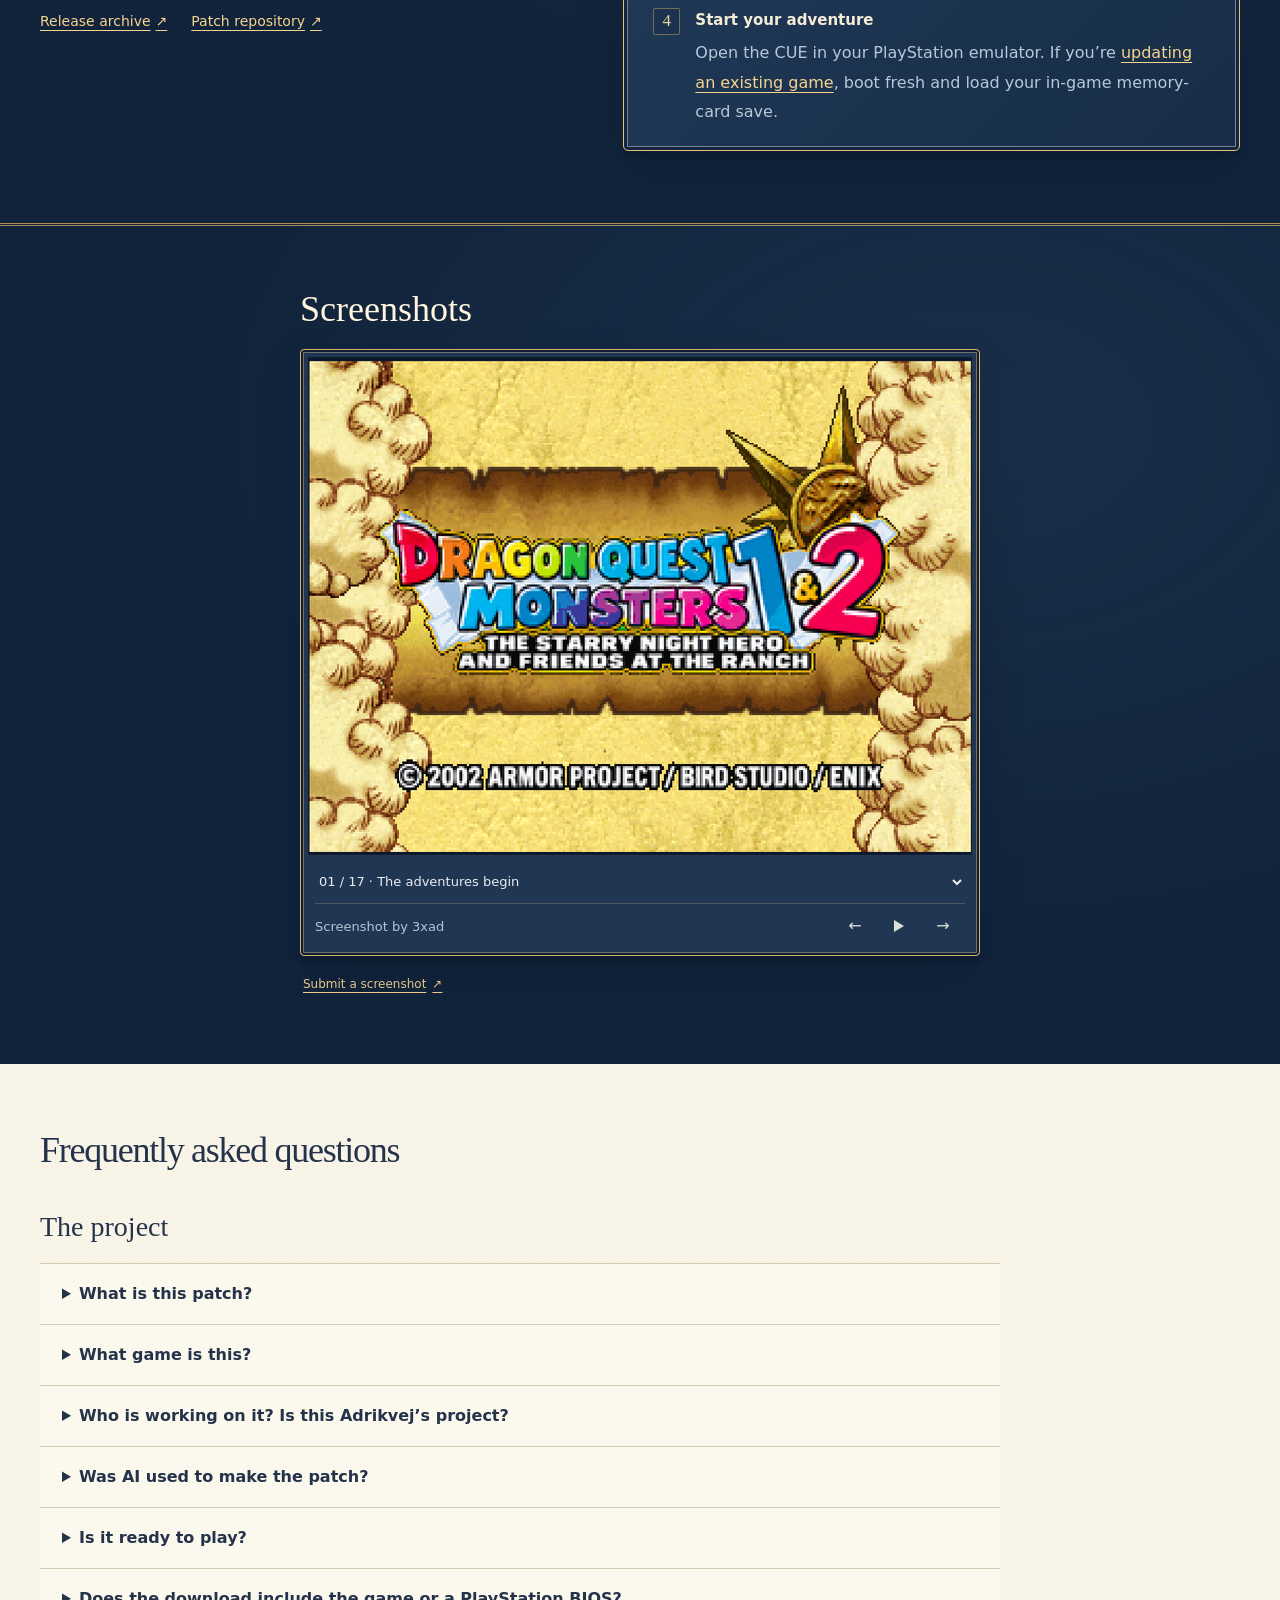
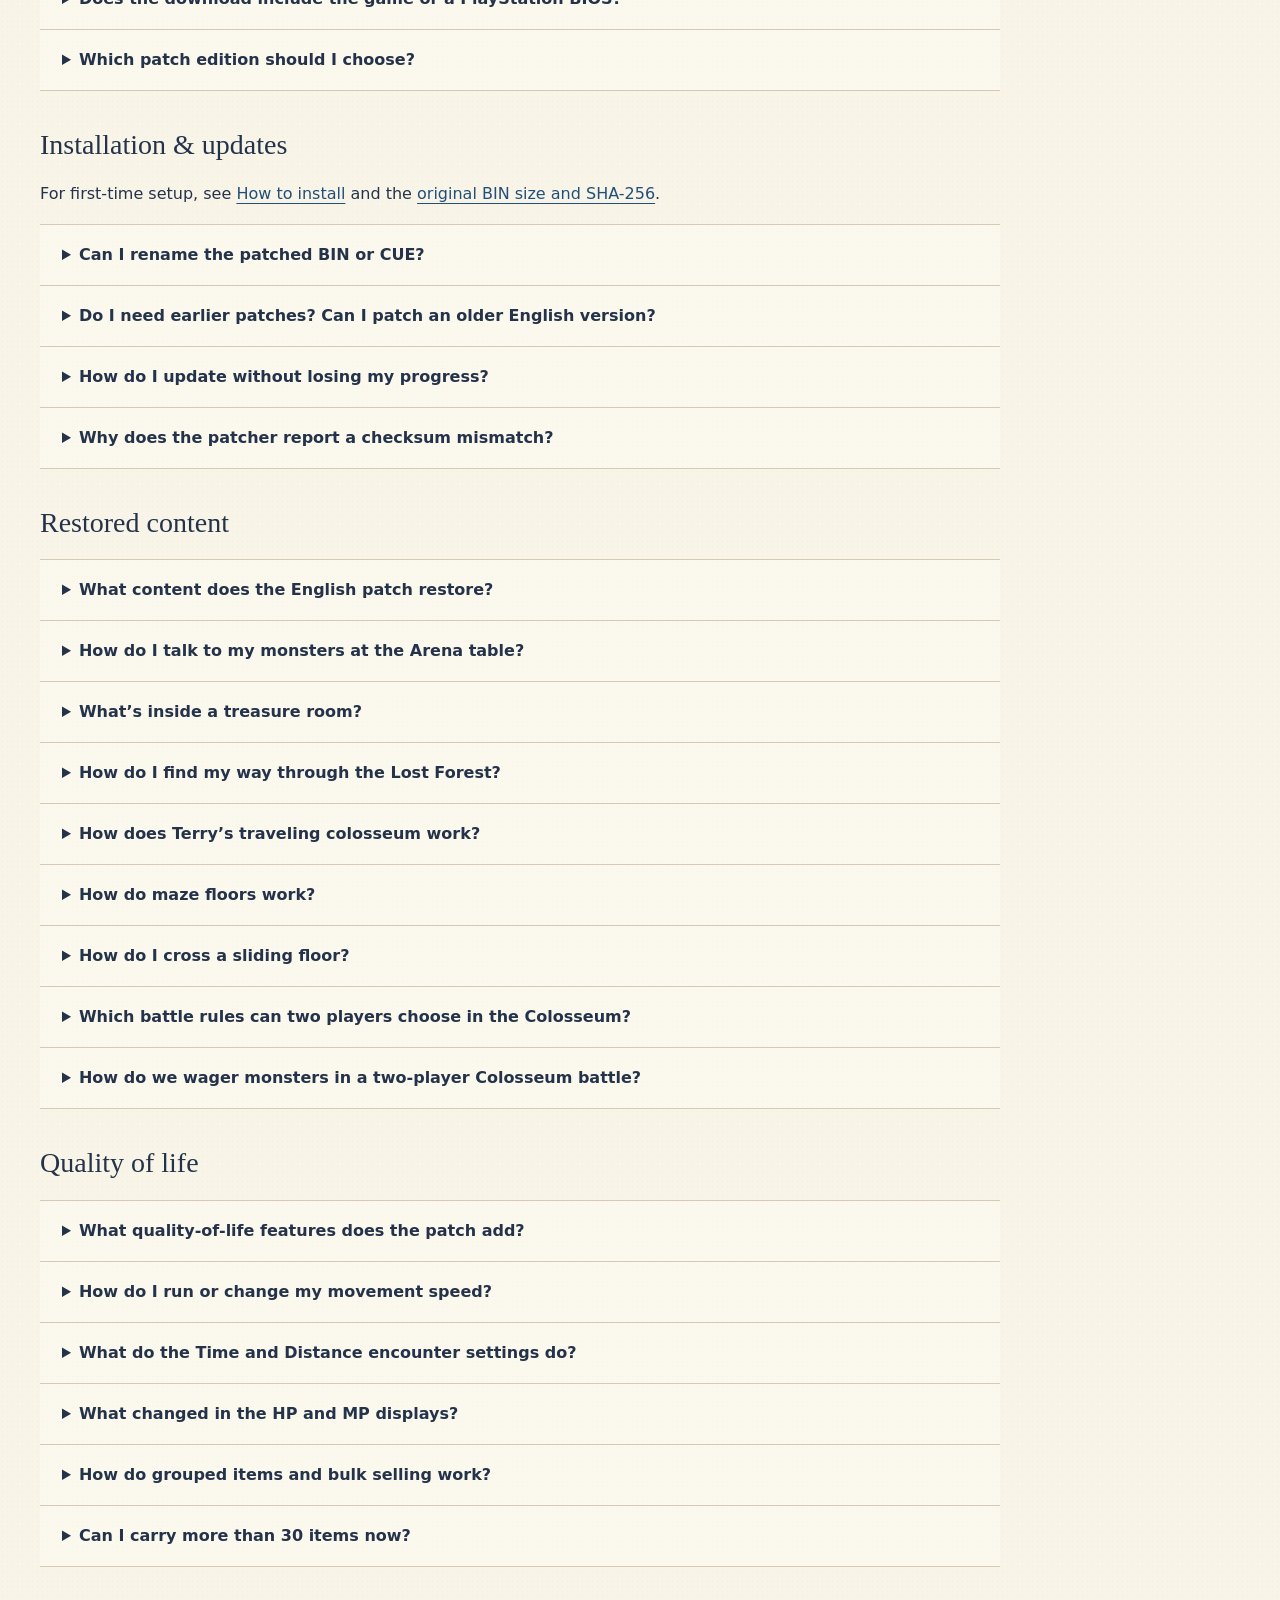
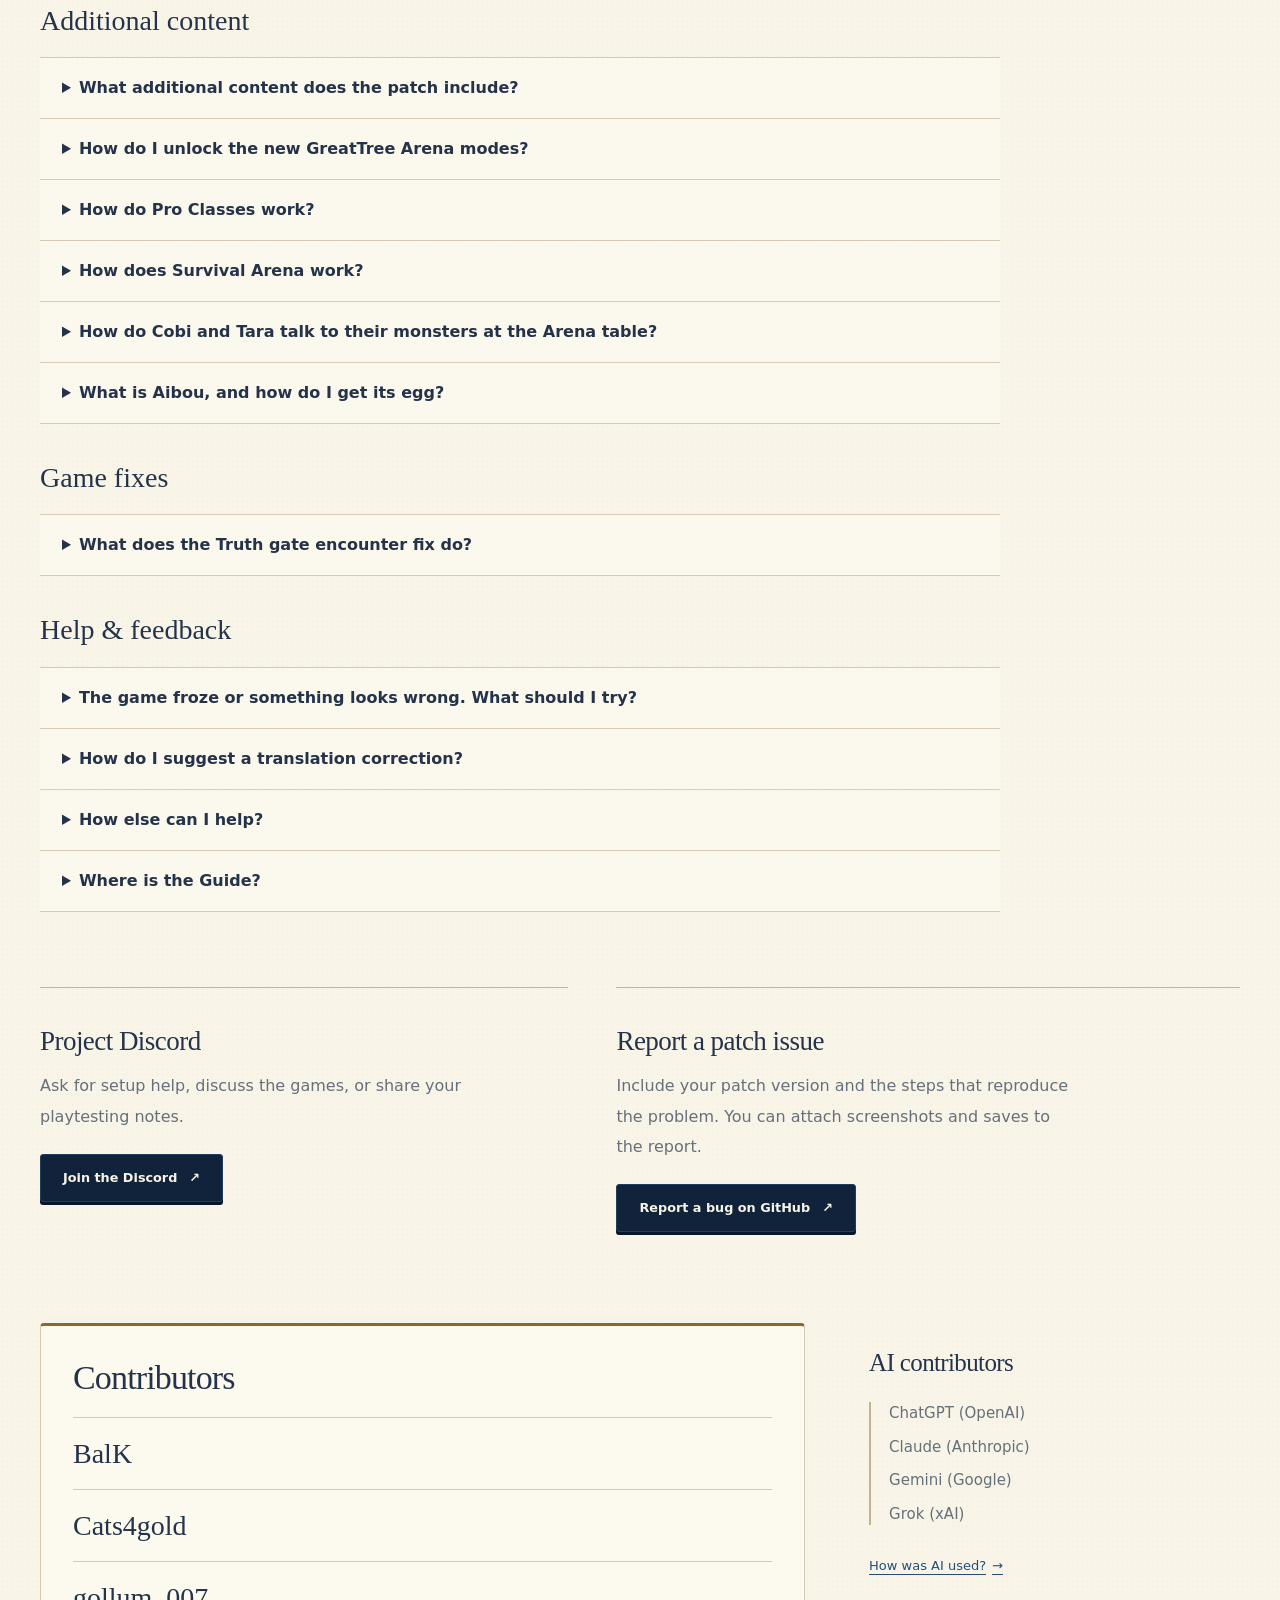
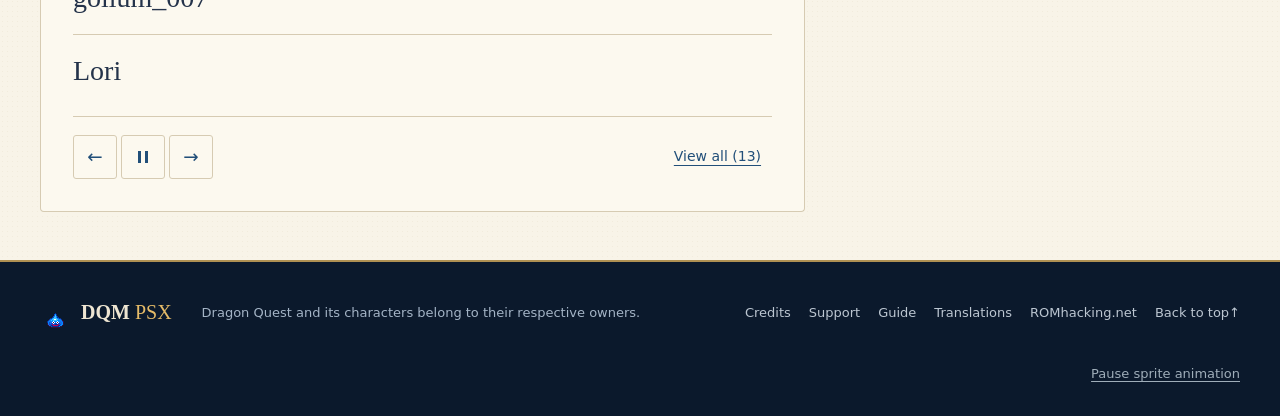
==== commit 4ff4278b: "Launch v1.0.74 downloads and update the eggs screenshot caption" ====
--- a/index.html
+++ b/index.html
@@ -46,6 +46,8 @@
               <!-- feature-faq-nav:begin -->
               <a href="#faq-content">Restored content</a>
               <a href="#faq-quality">Quality of life</a>
+              <a href="#faq-additions">Additional content</a>
+              <a href="#faq-fixes">Game fixes</a>
               <!-- feature-faq-nav:end -->
               <a href="#faq-help">Help &amp; feedback</a>
             </div>
@@ -78,7 +80,9 @@
           <p class="hero-description">Play Terry’s, Cobi’s, and Tara’s adventures in English with this fan translation for the original Japanese PlayStation game.</p>
           <div class="button-row">
             <!-- hero-download:begin -->
-            <a id="download" class="button button-gold" href="downloads/DQM1-2-English-v1.0.73-public.zip" download="DQM1-2-English-v1.0.73.zip">Download v1.0.73 · 7.56 MB</a>
+            <div class="edition-picker" hidden><label for="hero-edition">Edition</label><select id="hero-edition" data-edition-select data-version="1.0.74"><option value="enhanced" data-href="https://github.com/dqm-psx/patch/releases/download/v1.0.74/DQM1-2-English-v1.0.74-enhanced.zip" data-filename="" data-description="English translation and bug fixes, with quality-of-life improvements, restored content, and additional features." data-bytes="7641981" data-sha256="8ff3ec16f0eb78281c6718aaf96fd0dc59035a40f0cfe0a3a501a46df9ba1017" selected>Enhanced</option><option value="translation-only" data-href="https://github.com/dqm-psx/patch/releases/download/v1.0.74/DQM1-2-English-v1.0.74-translation-only.zip" data-filename="" data-description="English translation and bug fixes. Additional features, quality-of-life improvements, and restored content are exclusive to Enhanced." data-bytes="7543470" data-sha256="92e03a29c4e0e29353615219269a78b9891d06e4ce66aea113cdbb9ba7447415">Translation only</option></select></div>
+            <a id="download" class="button button-gold" data-edition-download href="https://github.com/dqm-psx/patch/releases/download/v1.0.74/DQM1-2-English-v1.0.74-enhanced.zip">Download v1.0.74 · 7.64 MB</a>
+            <a class="edition-fallback" data-edition-fallback href="https://github.com/dqm-psx/patch/releases/download/v1.0.74/DQM1-2-English-v1.0.74-translation-only.zip">Translation only · 7.54 MB</a>
             <!-- hero-download:end -->
             <a class="button button-outline" href="#install">How to install</a>
           </div>
@@ -101,11 +105,12 @@
           <h2 id="patch-title">Download &amp; installation</h2>
           <article class="release-download" aria-labelledby="release-title">
             <div class="release-heading">
-              <h3 id="release-title"><a href="downloads/DQM1-2-English-v1.0.73-public.zip" download="DQM1-2-English-v1.0.73.zip">Latest patch</a> <span class="release-version">v1.0.73</span></h3>
-              <p>English translation with restored content and quality-of-life improvements.</p>
-            </div>
-            <details id="release-notes" class="release-notes"><summary>What’s new in v1.0.73?</summary><ul><li>Adds saved movement settings in all three adventures: independent walking and R1 speeds, Hold or Toggle running, and Time or Distance encounter rates.</li><li>Restores monster wagers in two-player Colosseum battles, with configurable Local Rules. Prizes are optional; transfers save both Adventure Logs.</li><li>Updates the dialogue font and reduces memory use, with fixes for battle loading, scene and NPC graphics, and walking sprites.</li><li>Revises monster names, default nicknames, and matching dialogue, including MiniDrak, Slib, and Hellblast. Existing saved nicknames stay unchanged. Includes all earlier translation and gameplay fixes.</li></ul></details>
-            <details class="release-notes"><summary>Verify the ZIP download</summary><p>SHA-256 · 7,558,537 bytes</p><code class="file-hash">652ae16c06cc2291495b592bde5a2737e68e483879b4dc684ed4d58a56e1493a</code></details>
+              <h3 id="release-title"><a data-edition-download href="https://github.com/dqm-psx/patch/releases/download/v1.0.74/DQM1-2-English-v1.0.74-enhanced.zip">Latest patch</a> <span class="release-version">v1.0.74</span></h3>
+              <div class="edition-picker" hidden><label for="release-edition">Edition</label><select id="release-edition" data-edition-select data-version="1.0.74"><option value="enhanced" data-href="https://github.com/dqm-psx/patch/releases/download/v1.0.74/DQM1-2-English-v1.0.74-enhanced.zip" data-filename="" data-description="English translation and bug fixes, with quality-of-life improvements, restored content, and additional features." data-bytes="7641981" data-sha256="8ff3ec16f0eb78281c6718aaf96fd0dc59035a40f0cfe0a3a501a46df9ba1017" selected>Enhanced</option><option value="translation-only" data-href="https://github.com/dqm-psx/patch/releases/download/v1.0.74/DQM1-2-English-v1.0.74-translation-only.zip" data-filename="" data-description="English translation and bug fixes. Additional features, quality-of-life improvements, and restored content are exclusive to Enhanced." data-bytes="7543470" data-sha256="92e03a29c4e0e29353615219269a78b9891d06e4ce66aea113cdbb9ba7447415">Translation only</option></select></div>
+              <p id="edition-description">English translation and bug fixes, with quality-of-life improvements, restored content, and additional features.</p>
+            </div>
+            <details id="release-notes" class="release-notes"><summary>What’s new in v1.0.74?</summary><ul><li>Enhanced and Translation only are now available, using the same English wording, fonts, and bug fixes.</li><li>Revised English dialogue, monster names, and other wording following community review.</li><li>Restored rarity stars in the monster library’s detail display.</li><li>GreatTree Arena: unlock class replays, Pro Classes, and Survival by winning the Monster Elder’s revenge match.</li><li>GreatLog: Cobi and Tara can talk with their party monsters at the Arena table.</li><li>Aibou eggs: obtain the mobile-service exclusive offline through a new Medal Man exchange in all three adventures.</li></ul><p><a href="https://github.com/dqm-psx/patch/releases/tag/v1.0.74">View release on GitHub</a></p></details>
+            <details class="release-notes"><summary>Verify the ZIP download</summary><p id="edition-checksum-label">SHA-256 · 7,641,981 bytes</p><code id="edition-checksum" class="file-hash">8ff3ec16f0eb78281c6718aaf96fd0dc59035a40f0cfe0a3a501a46df9ba1017</code></details>
           </article>
           <!-- release:end -->
           <div class="release-links">
@@ -118,7 +123,7 @@
           <ol class="install-steps">
             <li><span class="step-number" aria-hidden="true">1</span><div><h4>Check your original Japanese BIN</h4><p>Use your own unmodified Japanese PlayStation disc image (<strong>SLPM-87050</strong>).
                 <!-- install-download:begin -->
-                <a href="downloads/DQM1-2-English-v1.0.73-public.zip" download="DQM1-2-English-v1.0.73.zip">Download</a>
+                <a data-edition-download href="https://github.com/dqm-psx/patch/releases/download/v1.0.74/DQM1-2-English-v1.0.74-enhanced.zip">Download</a>
                 <!-- install-download:end -->
                 and extract the patch ZIP.</p>
               <details class="source-check" id="source-image"><summary>Original BIN size and SHA-256</summary><div><p><strong>260,975,568 bytes</strong></p><code class="file-hash">a1217657786430ac1c3ad71f16cdadb65d47b0df9a7e30278900651c1f1eec29</code></div></details></div></li>
@@ -192,6 +197,10 @@
             <div class="faq-answer"><p>No. The package contains the patch, its matching CUE file, and a README. You need your own original game image and any BIOS required by your emulator.</p></div>
           </details>
           <!-- editions-faq:begin -->
+          <details id="patch-editions">
+            <summary>Which patch edition should I choose?</summary>
+            <div class="faq-answer"><ul><li><strong>Enhanced</strong> — English translation and bug fixes, with quality-of-life improvements, restored content, and additional features.</li><li><strong>Translation only</strong> — English translation and bug fixes. Additional features, quality-of-life improvements, and restored content are exclusive to Enhanced.</li></ul><p>Choose an edition beside the download. Both packages apply directly to the original Japanese BIN. The answers below explain the features available across the project.</p></div>
+          </details>
           <!-- editions-faq:end -->
         </section>
 
@@ -221,23 +230,11 @@
           <h3 id="faq-content-title">Restored content</h3>
           <details id="restored-content">
             <summary>What content does the English patch restore?</summary>
-            <div class="faq-answer">
-              <p>The original Japanese PlayStation disc still contains dialogue, maps, and menu code for features that were cut or left unfinished. The patch makes those features playable again, using the Game Boy games as a reference where behavior was missing. Some details, including how often special floors appear, were reconstructed for the patch.</p>
-              <ul>
-                <li>In Terry’s Arena, you can have <a href="#monster-conversations">table conversations with your party monsters</a>.</li>
-                <li>Terry’s Travelers’ Gates can lead to five special floors: <a href="#treasure-rooms">treasure rooms with Mimics</a>, the <a href="#lost-forest">Lost Forest</a>, the <a href="#traveling-colosseum">traveling colosseum</a>, <a href="#maze-floors">mazes</a>, and <a href="#sliding-floors">sliding floors</a>.</li>
-                <li>In the title-screen Colosseum, two players can <a href="#colosseum-rules">choose their battle rules</a> and <a href="#colosseum-wagers">wager farm monsters</a>.</li>
-              </ul>
-            </div>
+            <div class="faq-answer"><p>The original Japanese PlayStation disc still contains dialogue, maps, and menu code for features that were cut or left unfinished. The patch makes those features playable again, using the Game Boy games as a reference where behavior was missing. Some details, including how often special floors appear, were reconstructed for the patch.</p><ul><li>In Terry’s Arena, you can have <a href="#monster-conversations">table conversations with your party monsters</a>.</li><li>Terry’s Travelers’ Gates can lead to five special floors: <a href="#treasure-rooms">treasure rooms with Mimics</a>, the <a href="#lost-forest">Lost Forest</a>, the <a href="#traveling-colosseum">traveling colosseum</a>, <a href="#maze-floors">mazes</a>, and <a href="#sliding-floors">sliding floors</a>.</li><li>In the title-screen Colosseum, two players can <a href="#colosseum-rules">choose their battle rules</a> and <a href="#colosseum-wagers">wager farm monsters</a>.</li></ul></div>
           </details>
           <details id="monster-conversations">
             <summary>How do I talk to my monsters at the Arena table?</summary>
-            <div class="faq-answer">
-              <p>The Japanese disc contains 112 table conversations. The patch restores the seating interaction and matches each monster’s lines to its personality.</p>
-              <p>In Terry’s Arena dining room, bring one to three living, visible party monsters to the right-hand table. Walk onto the stool on its east side to sit down.</p>
-              <ul><li><strong>Up, Left, or Down</strong> selects the monster to the north, west, or south.</li><li><strong>Confirm/Talk</strong> starts the conversation.</li><li><strong>Cancel or Right</strong> makes Terry stand up.</li></ul>
-              <p>Revive fallen party members before sitting down. To sit again, step off the stool first.</p>
-            </div>
+            <div class="faq-answer"><p>The Japanese disc contains 112 table conversations. The patch restores the seating interaction and matches each monster’s lines to its personality.</p><p>In Terry’s Arena dining room, bring one to three living, visible party monsters to the right-hand table. Walk onto the stool on its east side to sit down.</p><ul><li><strong>Up, Left, or Down</strong> selects the monster to the north, west, or south.</li><li><strong>Confirm/Talk</strong> starts the conversation.</li><li><strong>Cancel or Right</strong> makes Terry stand up.</li></ul><p>Revive fallen party members before sitting down. To sit again, step off the stool first.</p></div>
           </details>
           <details id="treasure-rooms">
             <summary>What’s inside a treasure room?</summary>
@@ -249,10 +246,7 @@
           </details>
           <details id="traveling-colosseum">
             <summary>How does Terry’s traveling colosseum work?</summary>
-            <div class="faq-answer">
-              <p>This is an arena inside a Travelers’ Gate. Win the opening three battles and you’ll be offered another three for a named item. Choose <strong>Yes</strong> to fight for that prize or <strong>No</strong> to finish.</p>
-              <p>Leave through the <strong>north door</strong>. If your bag was full when you earned a prize, make room and return to that door to collect it. Travel Bookmark cannot be used inside the arena.</p>
-            </div>
+            <div class="faq-answer"><p>This is an arena inside a Travelers’ Gate. Win the opening three battles and you’ll be offered another three for a named item. Choose <strong>Yes</strong> to fight for that prize or <strong>No</strong> to finish.</p><p>Leave through the <strong>north door</strong>. If your bag was full when you earned a prize, make room and return to that door to collect it. Travel Bookmark cannot be used inside the arena.</p></div>
           </details>
           <details id="maze-floors">
             <summary>How do maze floors work?</summary>
@@ -264,18 +258,11 @@
           </details>
           <details id="colosseum-rules">
             <summary>Which battle rules can two players choose in the Colosseum?</summary>
-            <div class="faq-answer">
-              <p>The Japanese game already had two-player battles, but entering the Colosseum skipped the rule menus. The patch restores those menus. Open <strong>Colosseum</strong> from the title screen and choose <strong>Free Battle</strong>, <strong>Enix Rules</strong>, or <strong>Local Rules</strong>.</p>
-              <p>Local Rules lets you set skill restrictions, total or individual level limits, allowed monster families, turns, the command timer, combos, and accessories. Set <strong>Turns to 0</strong> for no turn limit. You can also enable monster prizes here.</p>
-            </div>
+            <div class="faq-answer"><p>The Japanese game already had two-player battles, but entering the Colosseum skipped the rule menus. The patch restores those menus. Open <strong>Colosseum</strong> from the title screen and choose <strong>Free Battle</strong>, <strong>Enix Rules</strong>, or <strong>Local Rules</strong>.</p><p>Local Rules lets you set skill restrictions, total or individual level limits, allowed monster families, turns, the command timer, combos, and accessories. Set <strong>Turns to 0</strong> for no turn limit. You can also enable monster prizes here.</p><p class="faq-availability">Available since v1.0.73.</p></div>
           </details>
           <details id="colosseum-wagers">
             <summary>How do we wager monsters in a two-player Colosseum battle?</summary>
-            <div class="faq-answer">
-              <p>The Japanese game retained the prize menus but never transferred the monster after a match. Since v1.0.73, you can turn on <strong>prizes</strong> under <strong>Local Rules</strong> in the title-screen Colosseum. Prizes are off by default.</p>
-              <p>Use saves from two different players and leave space on both farms. Each player can offer an awake farm monster outside their saved adventure party. Confirm the wager before battle. The winner keeps their own monster and receives the one the loser offered. On a draw, both players keep their monsters.</p>
-              <p><strong>A transfer saves both Adventure Logs.</strong> Back up both saves before you wager. Keep both memory cards inserted and the game running until both saves finish. If a card error occurs, choose <strong>Retry</strong>. Resetting or losing power between saves can lose the prize monster.</p>
-            </div>
+            <div class="faq-answer"><p>The Japanese game retained the prize menus but never transferred the monster after a match. Since v1.0.73, you can turn on <strong>prizes</strong> under <strong>Local Rules</strong> in the title-screen Colosseum. Prizes are off by default.</p><p>Use saves from two different players and leave space on both farms. Each player can offer an awake farm monster outside their saved adventure party. Confirm the wager before battle. The winner keeps their own monster and receives the one the loser offered. On a draw, both players keep their monsters.</p><p><strong>A transfer saves both Adventure Logs.</strong> Back up both saves before you wager. Keep both memory cards inserted and the game running until both saves finish. If a card error occurs, choose <strong>Retry</strong>. Resetting or losing power between saves can lose the prize monster.</p></div>
           </details>
         </section>
 
@@ -283,26 +270,15 @@
           <h3 id="faq-quality-title">Quality of life</h3>
           <details id="quality-of-life-features">
             <summary>What quality-of-life features does the patch add?</summary>
-            <div class="faq-answer">
-              <ul>
-                <li>Choose separate <a href="#movement-settings">walking and running speeds</a> of 1×, 2×, or 4×. You can hold R1 to run or press it to toggle.</li>
-                <li>Choose how running affects <a href="#encounter-rates">random encounters</a>. Keep roughly the usual number of battles per minute, or keep the usual rate per step.</li>
-                <li>See each party monster’s <a href="#hp-and-mp">current and maximum HP and MP</a> at a glance, with bars in the field and in battle.</li>
-                <li>Browse <a href="#grouped-inventory">duplicate items in a single row</a> with a quantity count, and sell several copies at once.</li>
-              </ul>
-            </div>
+            <div class="faq-answer"><ul><li>Choose separate <a href="#movement-settings">walking and running speeds</a> of 1×, 2×, or 4×. You can hold R1 to run or press it to toggle.</li><li>Choose how running affects <a href="#encounter-rates">random encounters</a>. Keep roughly the usual number of battles per minute, or keep the usual rate per step.</li><li>See each party monster’s <a href="#hp-and-mp">current and maximum HP and MP</a> at a glance, with bars in the field and in battle.</li><li>Browse <a href="#grouped-inventory">duplicate items in a single row</a> with a quantity count, and sell several copies at once.</li></ul></div>
           </details>
           <details id="movement-settings">
             <summary>How do I run or change my movement speed?</summary>
-            <div class="faq-answer">
-              <p>Open <strong>Tactics → Movement</strong>, just below Text Speed, in Terry’s, Cobi’s, or Tara’s adventure. Available since v1.0.73, these settings let you choose <strong>1×, 2×, or 4×</strong> independently for Walk and R1. Walking defaults to 1×. Hold <strong>R1</strong> to run at 2×, or select Toggle to switch speeds each time you press R1.</p>
-              <p>Use <strong>Up/Down</strong> to select a setting and <strong>Left/Right</strong> to change it. <strong>Circle or Triangle</strong> applies changes; <strong>Cross</strong> cancels; <strong>Square</strong> cancels and closes the field menu.</p>
-              <p>Save normally to keep each adventure’s settings. Toggle stays active through doors, battles, and menus, but loading an adventure starts at Walk speed. Riding, sliding floors, and scripted movement keep their original controls.</p>
-            </div>
+            <div class="faq-answer"><p>Open <strong>Tactics → Movement</strong>, just below Text Speed, in Terry’s, Cobi’s, or Tara’s adventure. Available since v1.0.73, these settings let you choose <strong>1×, 2×, or 4×</strong> independently for Walk and R1. Walking defaults to 1×. Hold <strong>R1</strong> to run at 2×, or select Toggle to switch speeds each time you press R1.</p><p>Use <strong>Up/Down</strong> to select a setting and <strong>Left/Right</strong> to change it. <strong>Circle or Triangle</strong> applies changes; <strong>Cross</strong> cancels; <strong>Square</strong> cancels and closes the field menu.</p><p>Save normally to keep each adventure’s settings. Toggle stays active through doors, battles, and menus, but loading an adventure starts at Walk speed. Riding, sliding floors, and scripted movement keep their original controls.</p></div>
           </details>
           <details id="encounter-rates">
             <summary>What do the Time and Distance encounter settings do?</summary>
-            <div class="faq-answer"><p>Under <strong>Tactics → Movement</strong>, <strong>Time</strong> is the default: it keeps roughly the usual number of encounters per minute of travel, even when running. <strong>Distance</strong> uses the normal encounter rate per step, so faster movement brings battles closer together in time.</p></div>
+            <div class="faq-answer"><p>Under <strong>Tactics → Movement</strong>, <strong>Time</strong> is the default: it keeps roughly the usual number of encounters per minute of travel, even when running. <strong>Distance</strong> uses the normal encounter rate per step, so faster movement brings battles closer together in time.</p><p class="faq-availability">Available since v1.0.73.</p></div>
           </details>
           <details id="hp-and-mp">
             <summary>What changed in the HP and MP displays?</summary>
@@ -314,10 +290,45 @@
           </details>
           <details id="bag-capacity">
             <summary>Can I carry more than 30 items now?</summary>
-            <div class="faq-answer"><p>No. The limit is still 30 items in total, and every copy counts toward it even when duplicates share a single menu row.</p><p>Bigger bags are planned, but are not available in the current patch.</p></div>
-          </details>
-        </section>
-
+            <div class="faq-answer"><p>The bag holds 30 items in total. Every copy counts toward that limit, including copies grouped into a single menu row.</p></div>
+          </details>
+        </section>
+
+        <section id="faq-additions" class="faq-group" aria-labelledby="faq-additions-title">
+          <h3 id="faq-additions-title">Additional content</h3>
+          <details id="additional-content">
+            <summary>What additional content does the patch include?</summary>
+            <div class="faq-answer"><ul><li>After the Monster Elder's revenge match, Terry can return to the <a href="#greattree-arena">GreatTree Arena</a> for class replays, Pro Classes, and Survival.</li><li>Cobi and Tara can have <a href="#greatlog-monster-conversations">table conversations with their party monsters</a> in GreatLog.</li><li>All three adventures can earn an <a href="#aibou-egg">Aibou egg through the Medal Man</a>.</li></ul><p class="faq-availability">Available since v1.0.74.</p></div>
+          </details>
+          <details id="greattree-arena">
+            <summary>How do I unlock the new GreatTree Arena modes?</summary>
+            <div class="faq-answer"><p>Win the Monster Elder's <strong>revenge match</strong> in Terry's adventure. After returning to normal play, visit GreatTree's registration desk to choose <strong>Replay a Class</strong>, <strong>Pro Classes</strong>, <strong>Survival Arena</strong>, or <strong>Elder Rematch</strong>.</p><p>Replay a Class lets you fight the three original teams from any class, including Starry Night. These replays let you revisit the tournament without changing story progress. Pro Classes and Survival offer <a href="#pro-classes">new opponents and prizes</a>.</p><p>Save normally to keep the unlock. If your save comes from an older patch or the Japanese game, win the revenge match once on a patch with these modes to unlock the desk.</p><p class="faq-availability">Available since v1.0.74.</p></div>
+          </details>
+          <details id="pro-classes">
+            <summary>How do Pro Classes work?</summary>
+            <div class="faq-answer"><p>Choose <strong>Pro Classes</strong> at the GreatTree Arena desk after unlocking the postgame modes. All nine classes are available, from G through Starry Night. Choose a class and pay its displayed entry fee to fight three Masters.</p><p>Each Master draws a team of three from six possible monster species, so return visits can bring different teams. HP, MP, poison, and knockouts carry between bouts. Fleeing forfeits the entry. Win all three fights to receive a random class prize and return to reception.</p><p>Leave at least one free bag slot before entering, or two for Pro Starry Night. Higher classes offer stronger opponents and different prize pools.</p><p class="faq-availability">Available since v1.0.74.</p></div>
+          </details>
+          <details id="survival-arena">
+            <summary>How does Survival Arena work?</summary>
+            <div class="faq-answer"><p>Choose <strong>Survival Arena</strong> at GreatTree's registration desk after unlocking the postgame modes. The first lap runs through the nine original classes in order, for 27 consecutive battles ending with Milly. Current HP, MP, and knockouts carry between fights, and the run continues across class boundaries.</p><p>After every 27 wins, choose <strong>50,000 G</strong>, <strong>one item</strong>, <strong>one rare monster egg</strong>, or <strong>three Tiny Medals</strong>. Your wallet, bag, or farm must have room for the chosen prize. You can choose another reward if one will not fit.</p><p>After collecting a prize, retire or continue into another lap. Later laps draw different teams and raise enemy stats up to a cap. Losing, forfeiting, or retiring ends the run. Terry keeps prizes already collected, and the next run starts at Class G.</p><p class="faq-availability">Available since v1.0.74.</p></div>
+          </details>
+          <details id="greatlog-monster-conversations">
+            <summary>How do Cobi and Tara talk to their monsters at the Arena table?</summary>
+            <div class="faq-answer"><p>In GreatLog's arena lobby, use the lower table on the west side of the room. Bring one to three living, visible party monsters and walk onto the stool on the table's east side.</p><p>Use <strong>Up, Left, or Down</strong> to face a monster, then <strong>Confirm/Talk</strong> to start a conversation. After closing the dialogue, <strong>Cancel or Right</strong> makes Cobi or Tara stand up. Step away before sitting again.</p><p>This addition brings Terry's 112 personality-based monster conversations to both of the GreatLog adventures.</p><p class="faq-availability">Available since v1.0.74.</p></div>
+          </details>
+          <details id="aibou-egg">
+            <summary>What is Aibou, and how do I get its egg?</summary>
+            <div class="faq-answer"><p>The original Japanese game linked to <a href="https://www.jp.square-enix.com/dragonquest/psdqm12/psdqmimain/dqmi_top.html">Dragon Quest Monsters i</a> and its J-PHONE counterpart: mobile-phone games where players could raise monsters and transfer them to and from the PlayStation game. <a href="https://plaza.rakuten.co.jp/buchu/diary/201511270000/">Aibou could be brought over from the mobile game</a>. Those services have since closed, so that route is no longer available.</p><p>The patch gives this existing monster a new, offline way to join your party: an egg exchange with the Medal Man in Terry's, Cobi's, and Tara's adventures.</p><p>Collect the Medal Man's four milestone rewards to open his regular exchange. Once your monster book has <strong>312 registered species</strong> and he holds <strong>99 Tiny Medals</strong>, he offers an Aibou egg before the usual prize list. Leave a space on the farm and accept the offer to spend the medals.</p><p>Aibou is outside the 312 book entries, so you can complete the requirement before obtaining it. The egg hatches at level 1 with Aibou's native skills and a level cap of 99. You can earn another egg after refilling the Medal Man's balance.</p><p class="faq-availability">Available since v1.0.74.</p></div>
+          </details>
+        </section>
+
+        <section id="faq-fixes" class="faq-group" aria-labelledby="faq-fixes-title">
+          <h3 id="faq-fixes-title">Game fixes</h3>
+          <details id="truth-gate-fix">
+            <summary>What does the Truth gate encounter fix do?</summary>
+            <div class="faq-answer"><p>In the original Japanese game, losing the Truth gate encounter can leave its encounter flag set. Returning to the room then skips the normal encounter and exit options.</p><p>The patch clears that unfinished encounter state when you enter the room again, allowing the original event to work. It preserves completed victories and the event that resumes immediately after a successful battle. This fix is included in Enhanced and Translation only.</p></div>
+          </details>
+        </section>
         <!-- feature-faq:end -->
 
         <section id="faq-help" class="faq-group" aria-labelledby="faq-help-title">
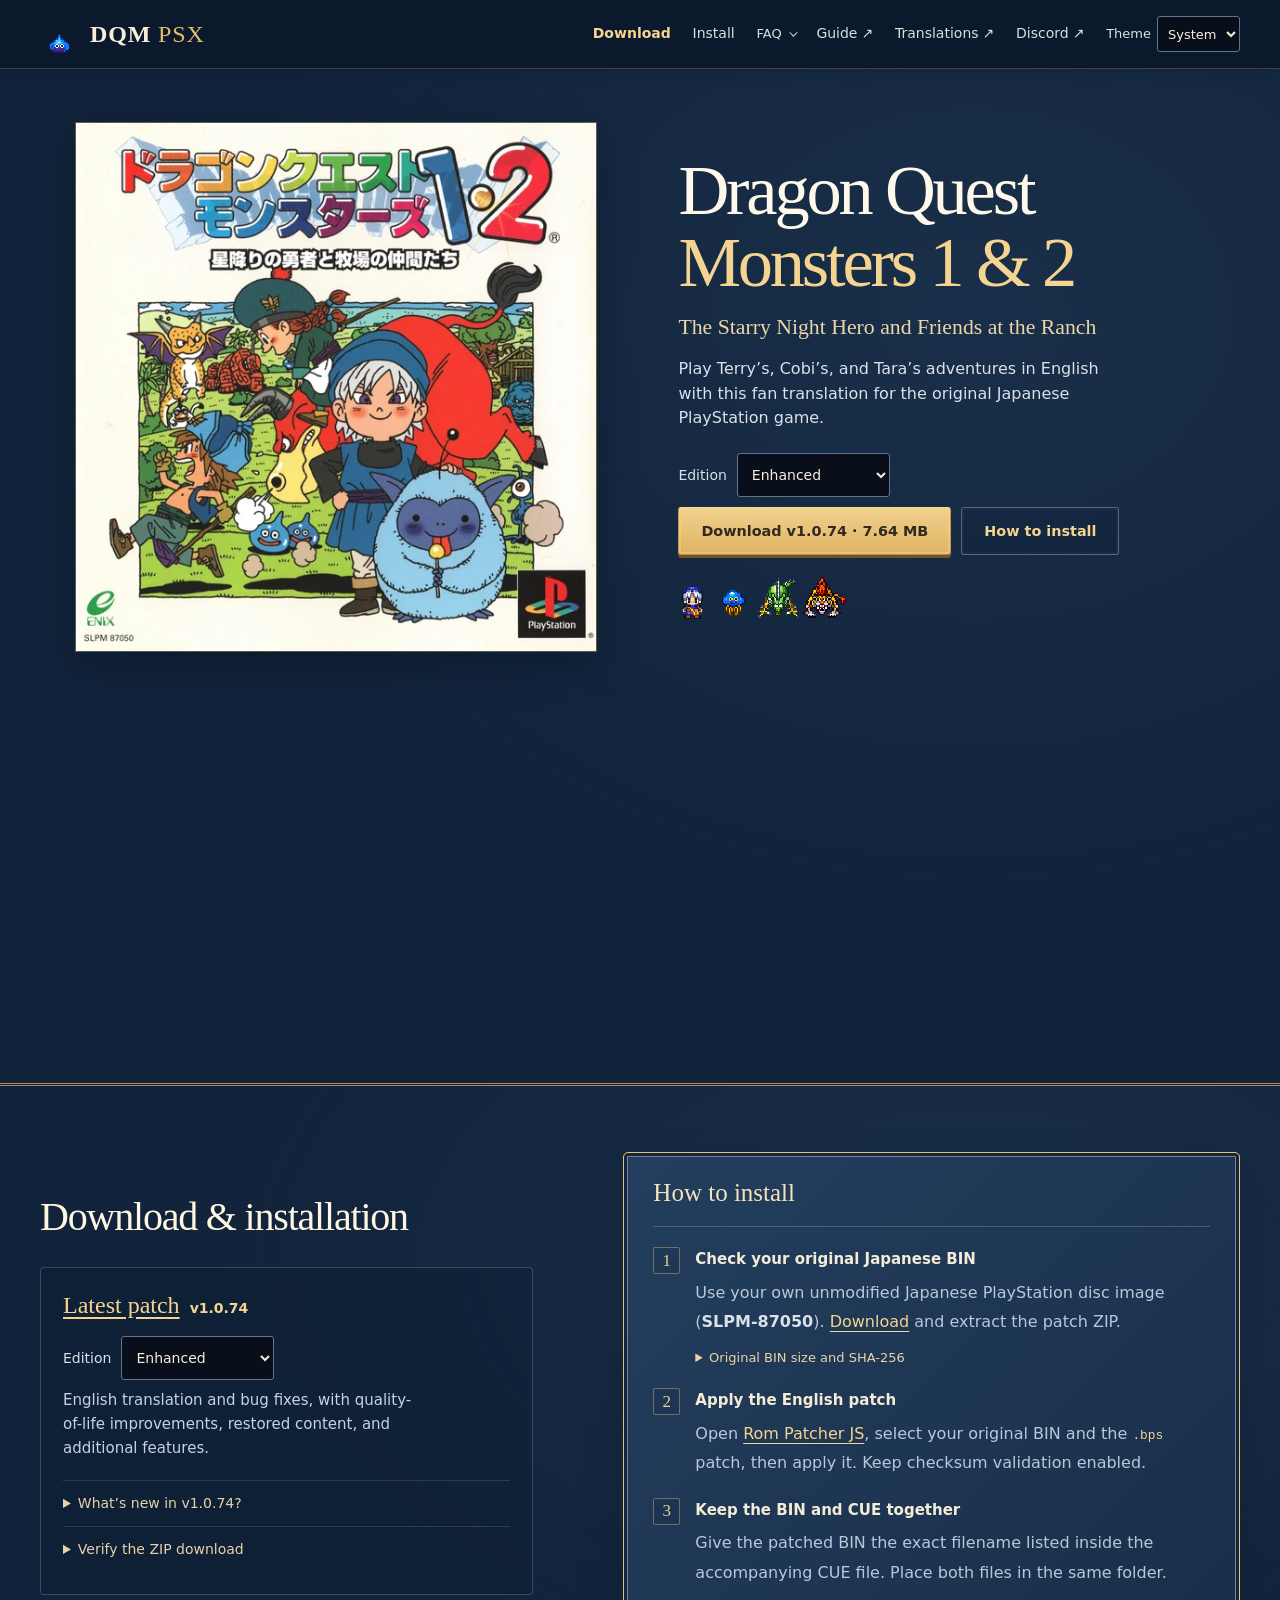
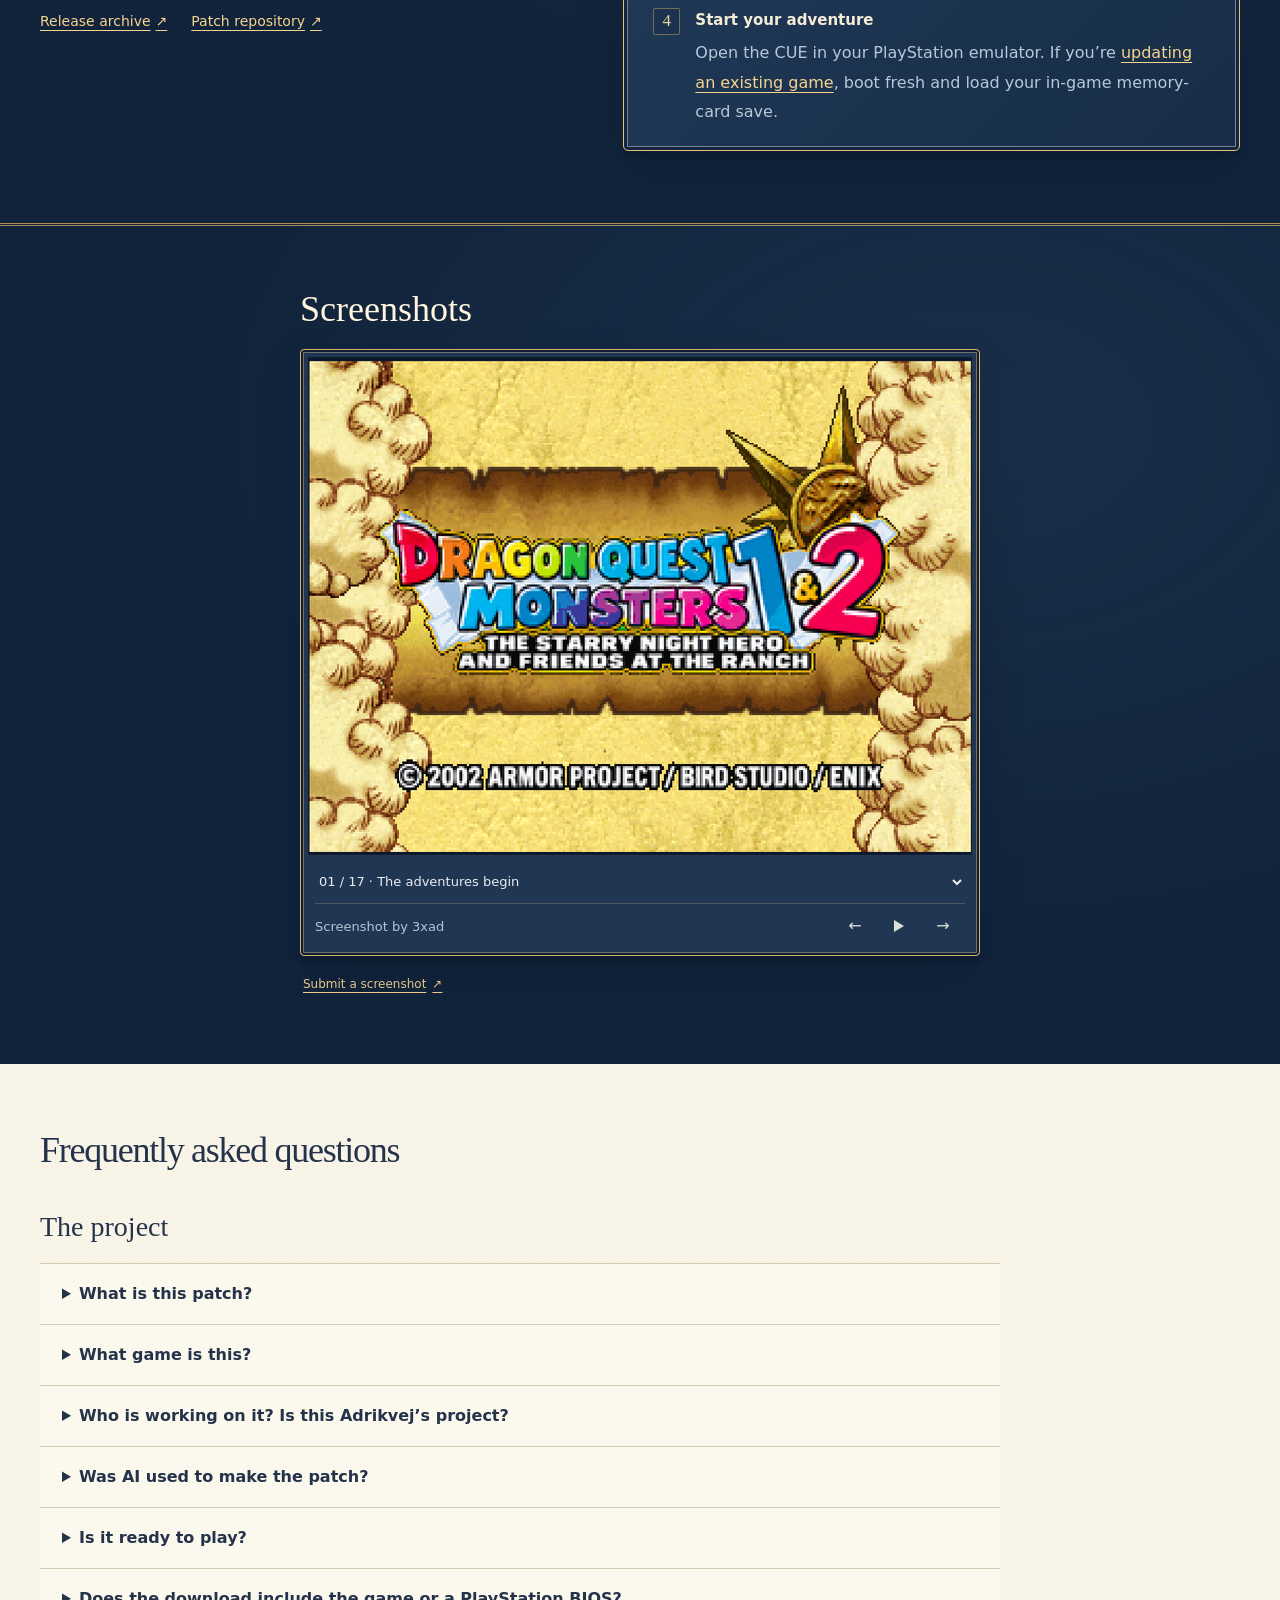
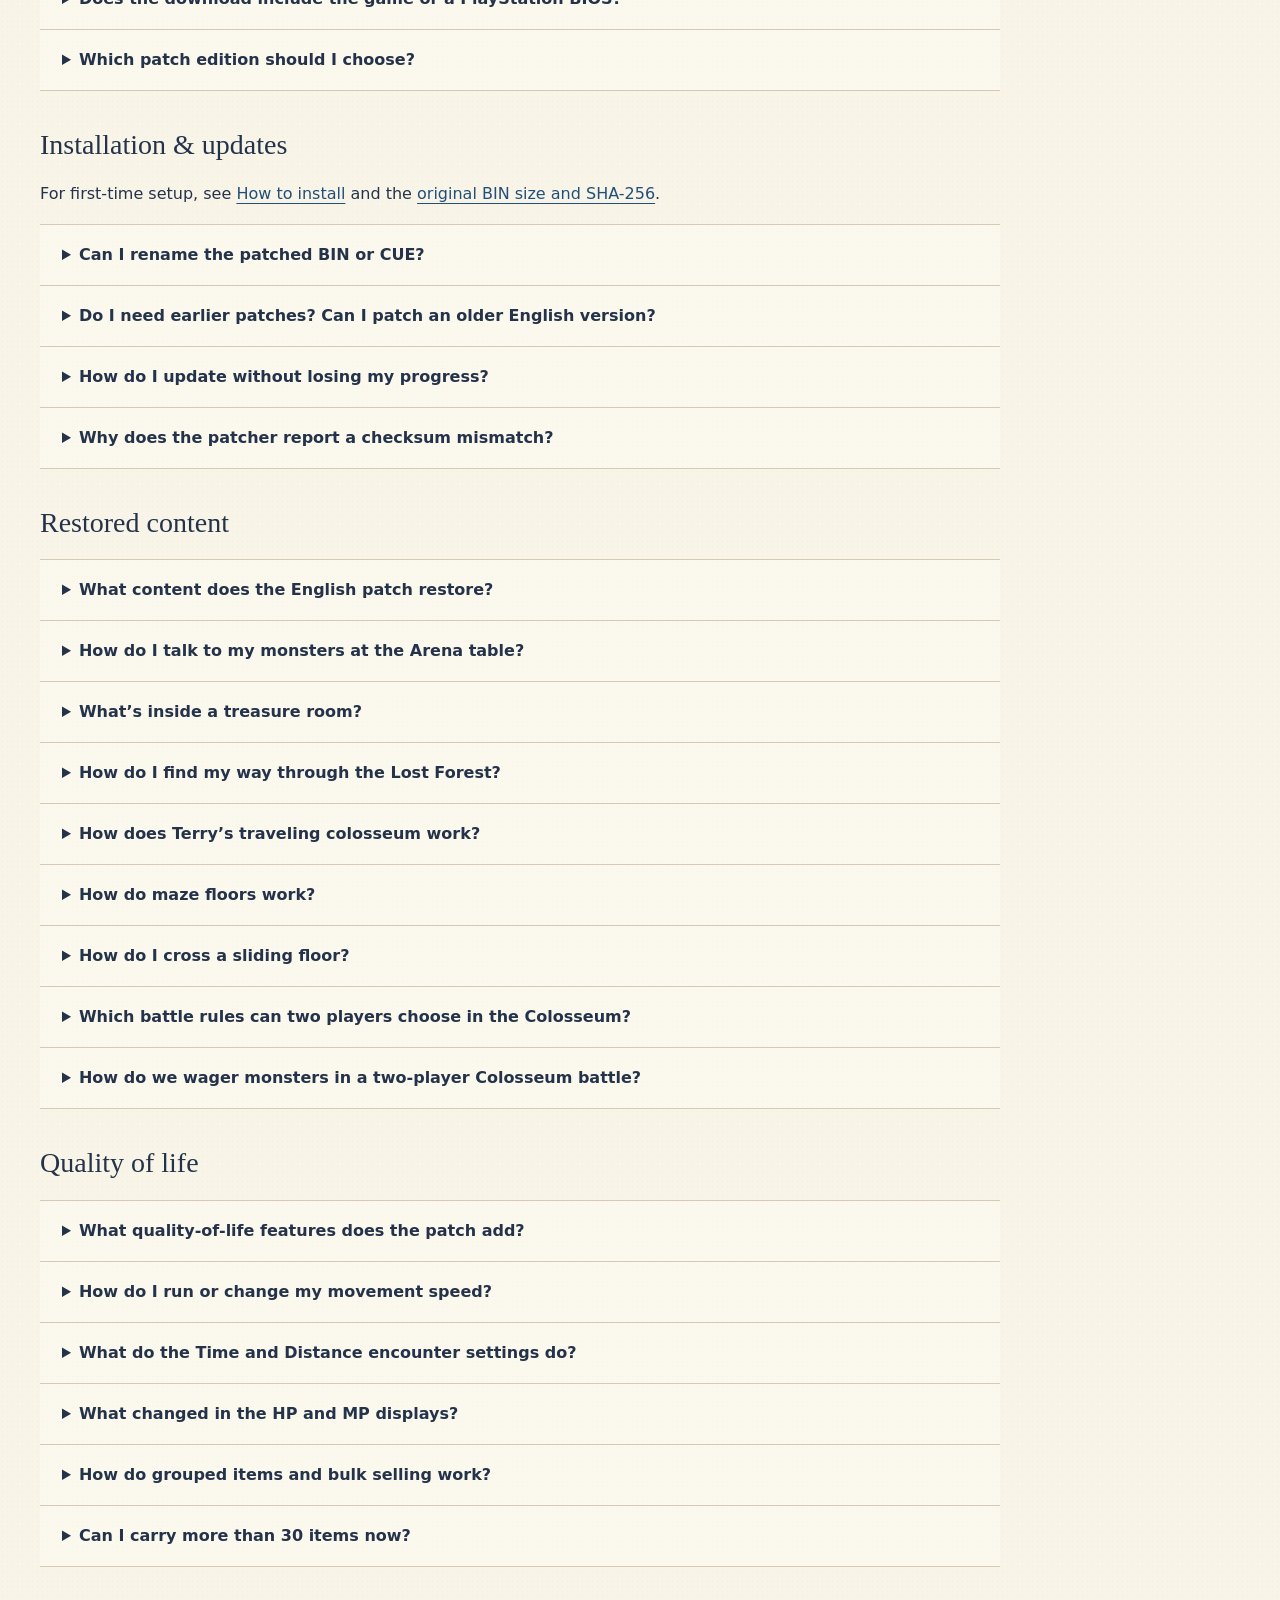
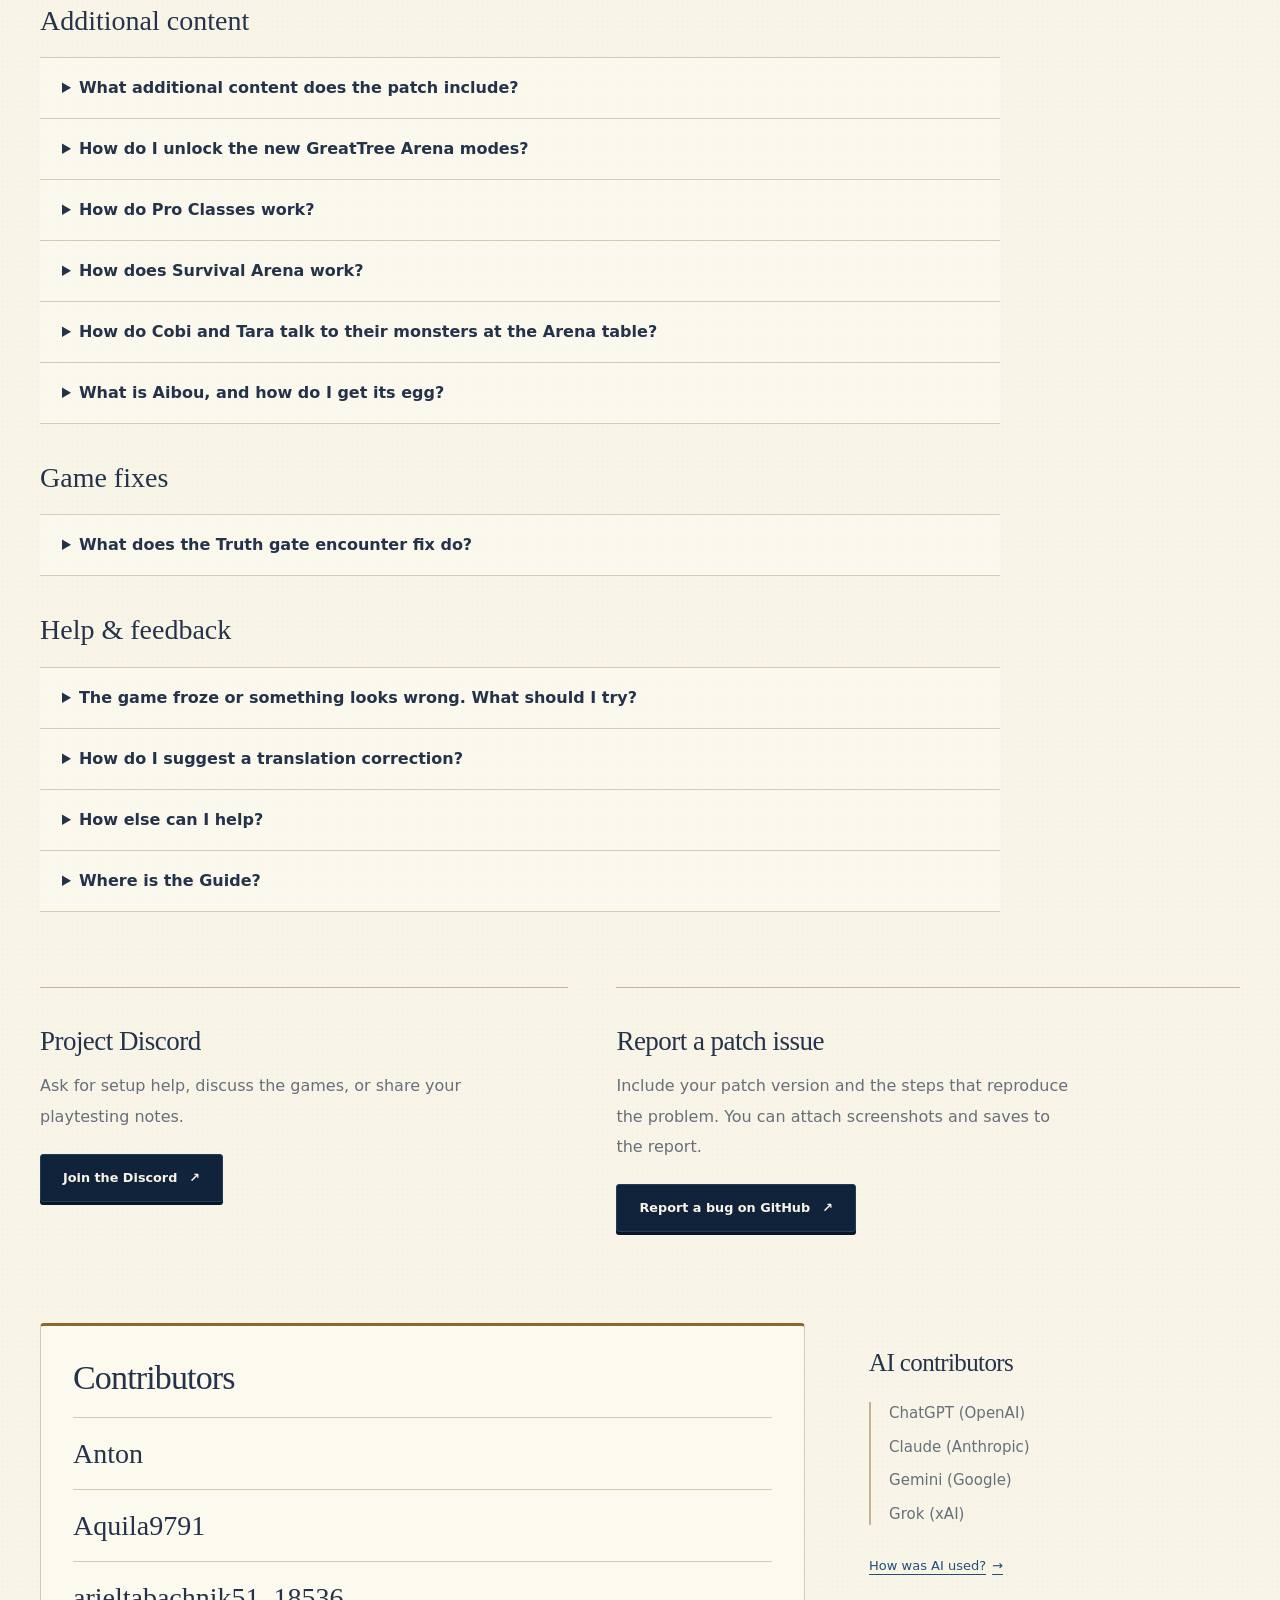
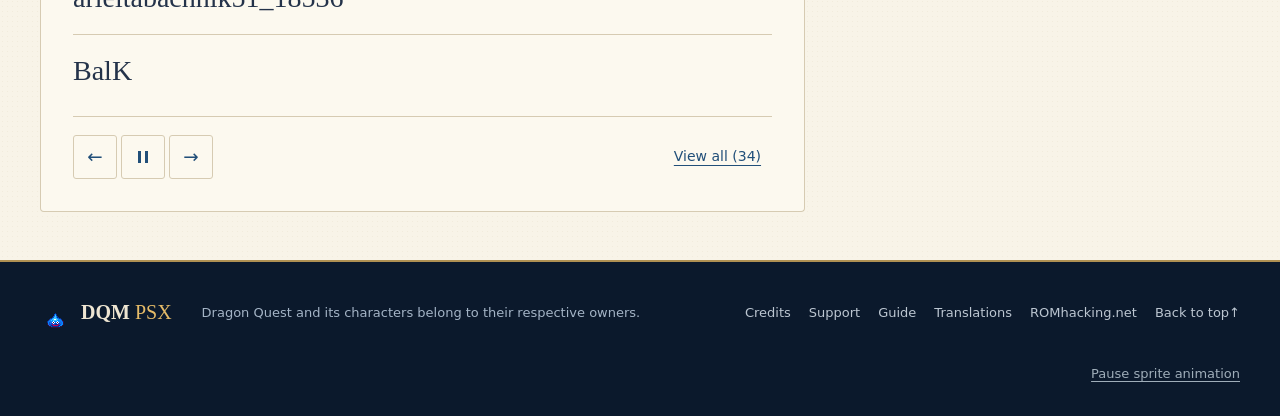
==== commit ebba863f: "Credit project Discord members and combine known aliases" ====
--- a/index.html
+++ b/index.html
@@ -381,18 +381,39 @@
             <div class="contributors-viewport" id="contributors-viewport" role="region" aria-label="Contributor names">
               <ul class="contributor-list" id="contributor-list">
                 <!-- contributors:begin -->
+                <li>Anton</li>
+                <li>Aquila9791</li>
+                <li>arieltabachnik51_18536</li>
                 <li>BalK</li>
                 <li>Cats4gold</li>
+                <li>cheeseking</li>
+                <li>DeeDubz90</li>
+                <li>Dragon king</li>
+                <li>Dsylexia</li>
+                <li>Feliz</li>
                 <li>gollum_007</li>
+                <li>Guerric Samples</li>
+                <li>ILoveTranslations</li>
+                <li>jonnyblues</li>
+                <li>Kev22nd</li>
+                <li>Larkas</li>
+                <li>lordelan</li>
                 <li>Lori</li>
                 <li>Nejimakipiyo</li>
                 <li>Nelin</li>
                 <li>nextlvlroy</li>
+                <li>nope</li>
+                <li>pk87</li>
                 <li>PkmnTrainerAbram</li>
                 <li>Schnaki</li>
-                <li>Sparrow</li>
+                <li>Shantak</li>
+                <li>Spooky Dracky</li>
+                <li>stepphone</li>
                 <li>Suppi</li>
+                <li>tramiam</li>
+                <li>Valkristh</li>
                 <li>Wingforth</li>
+                <li>Zap Blaze</li>
                 <li>_Zev</li>
                 <!-- contributors:end -->
               </ul>
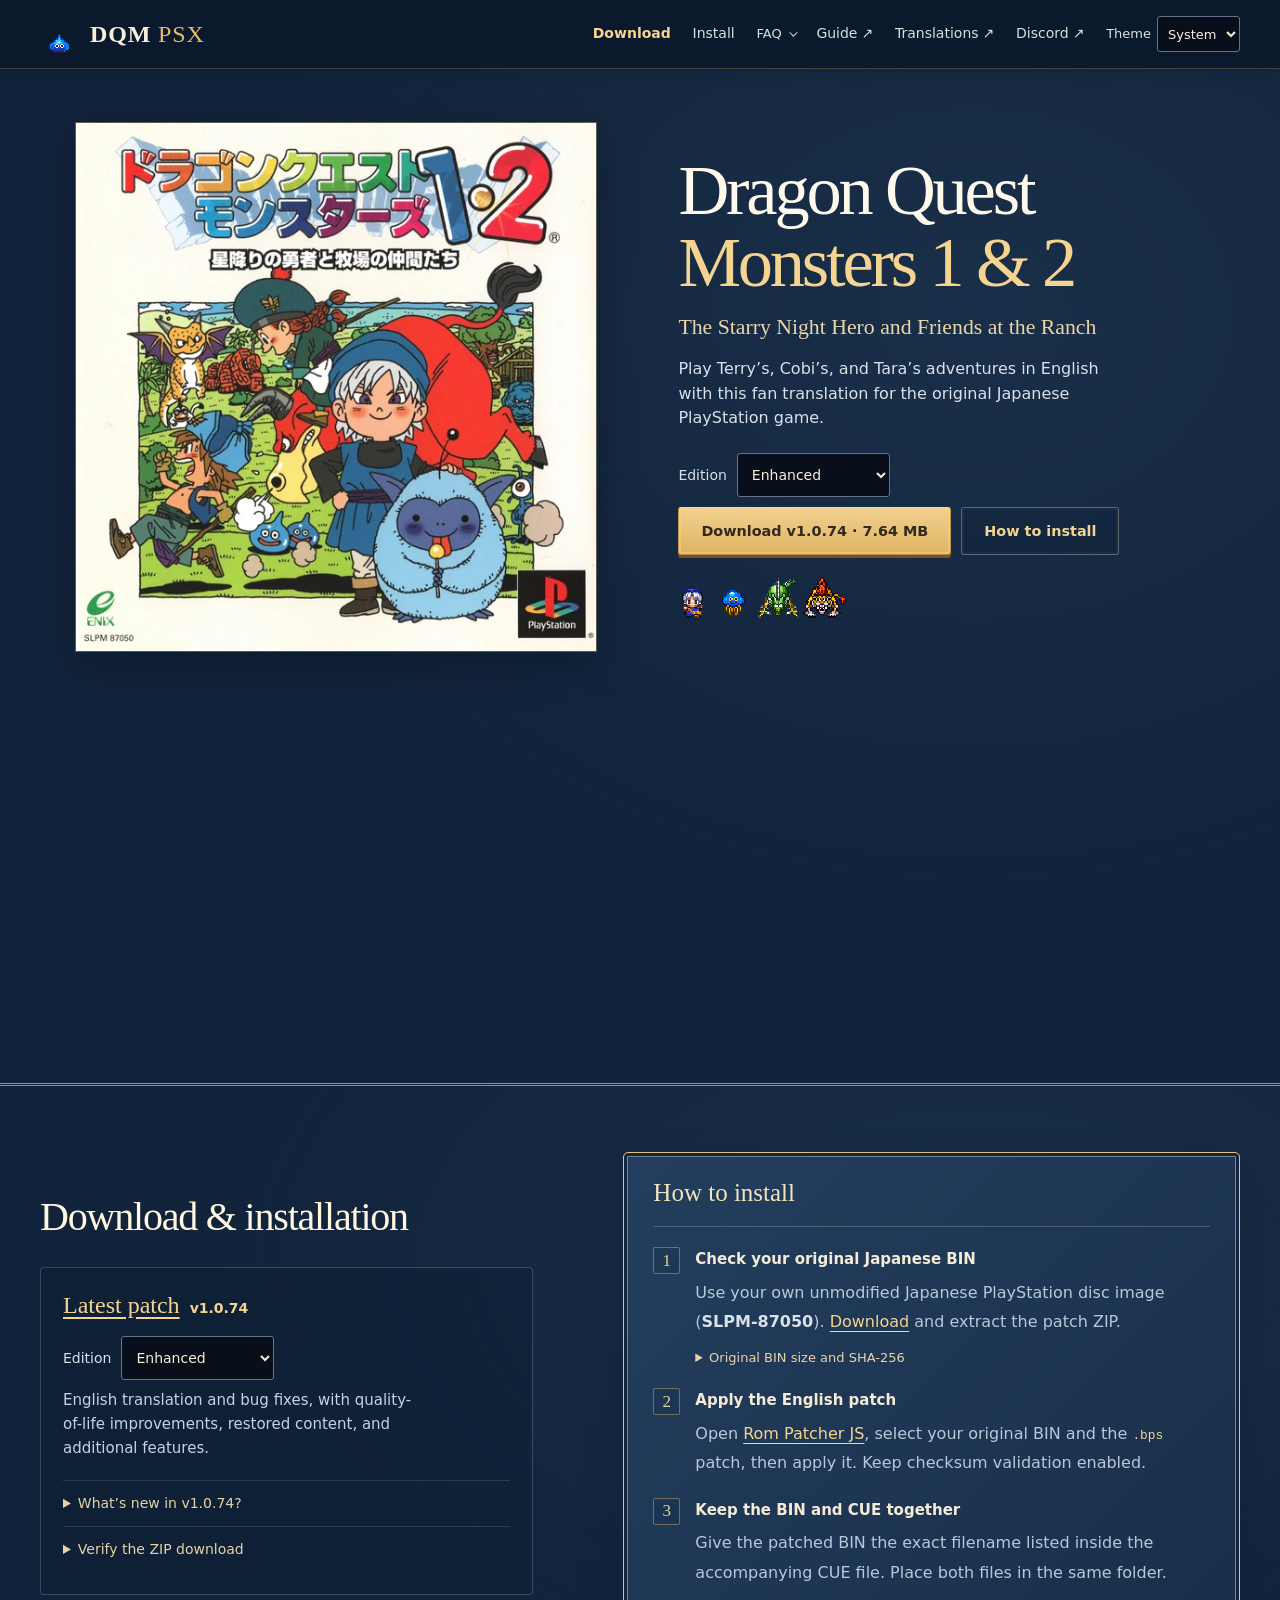
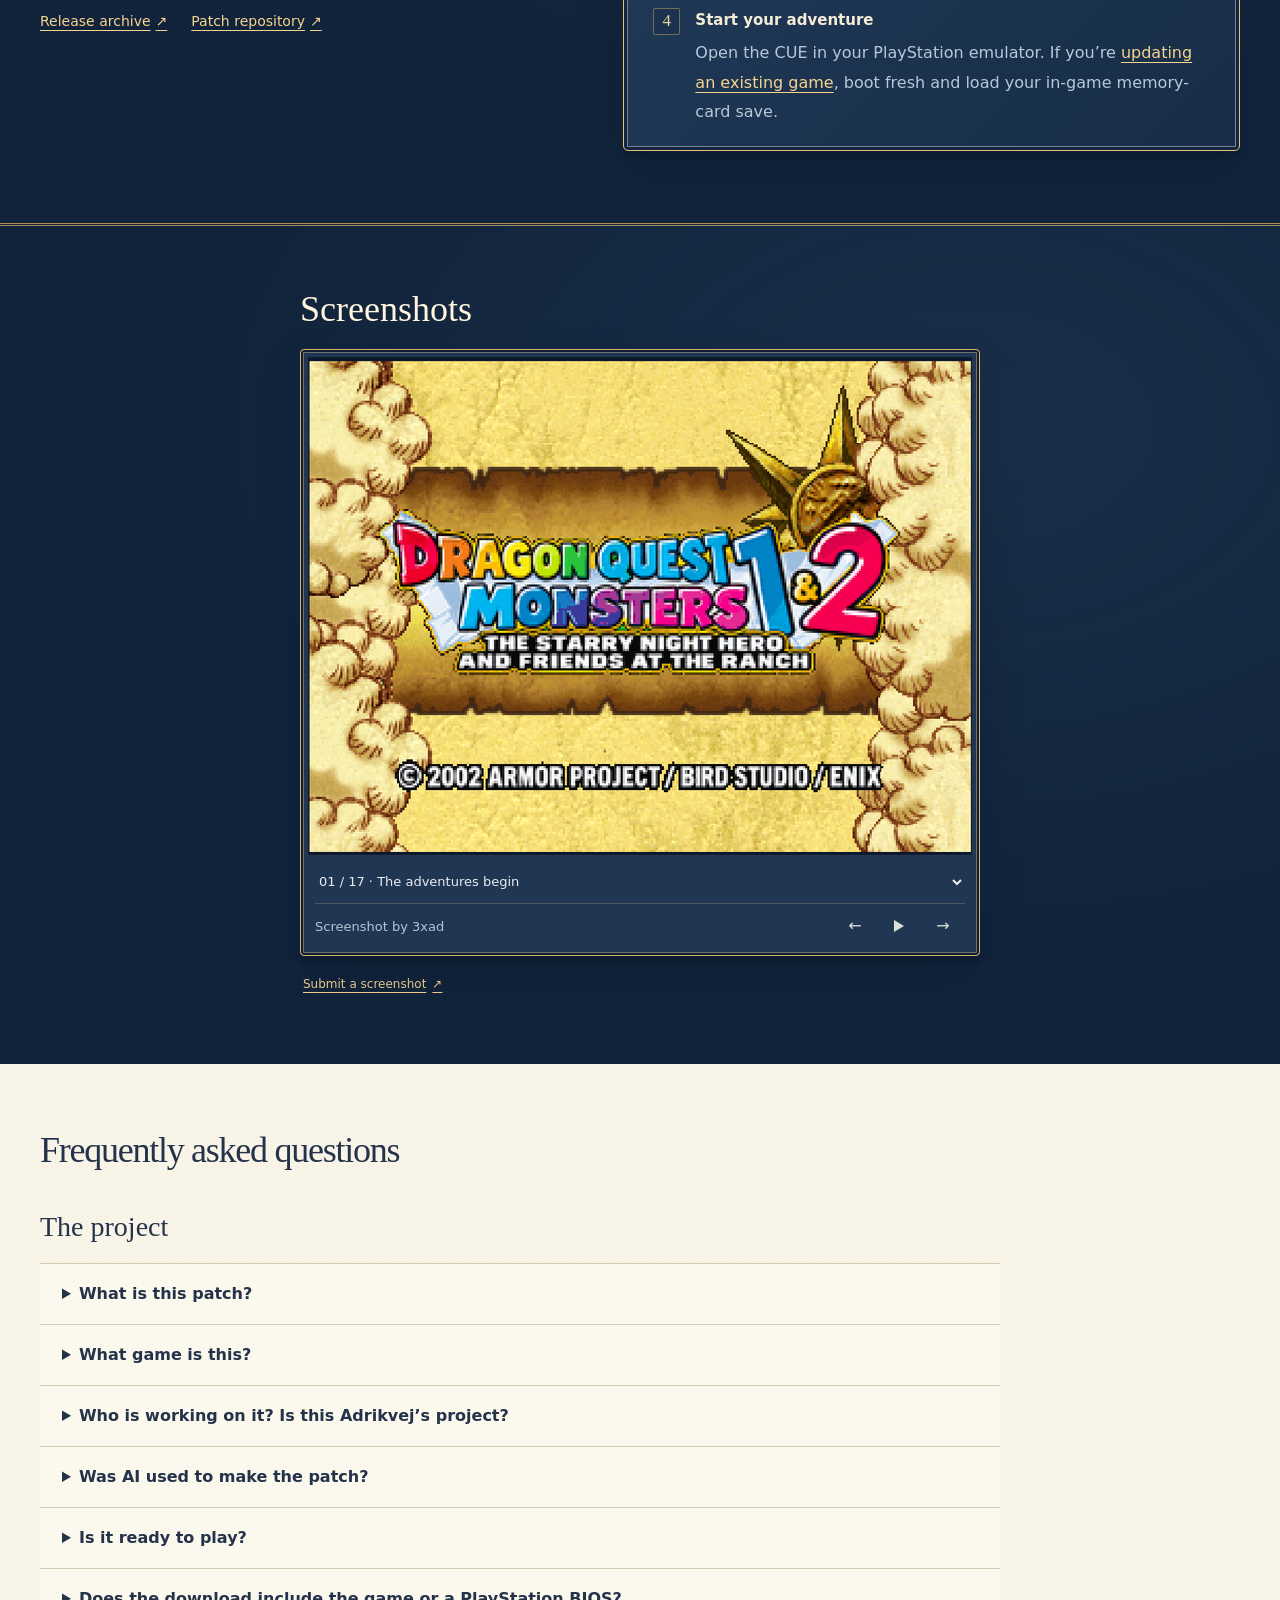
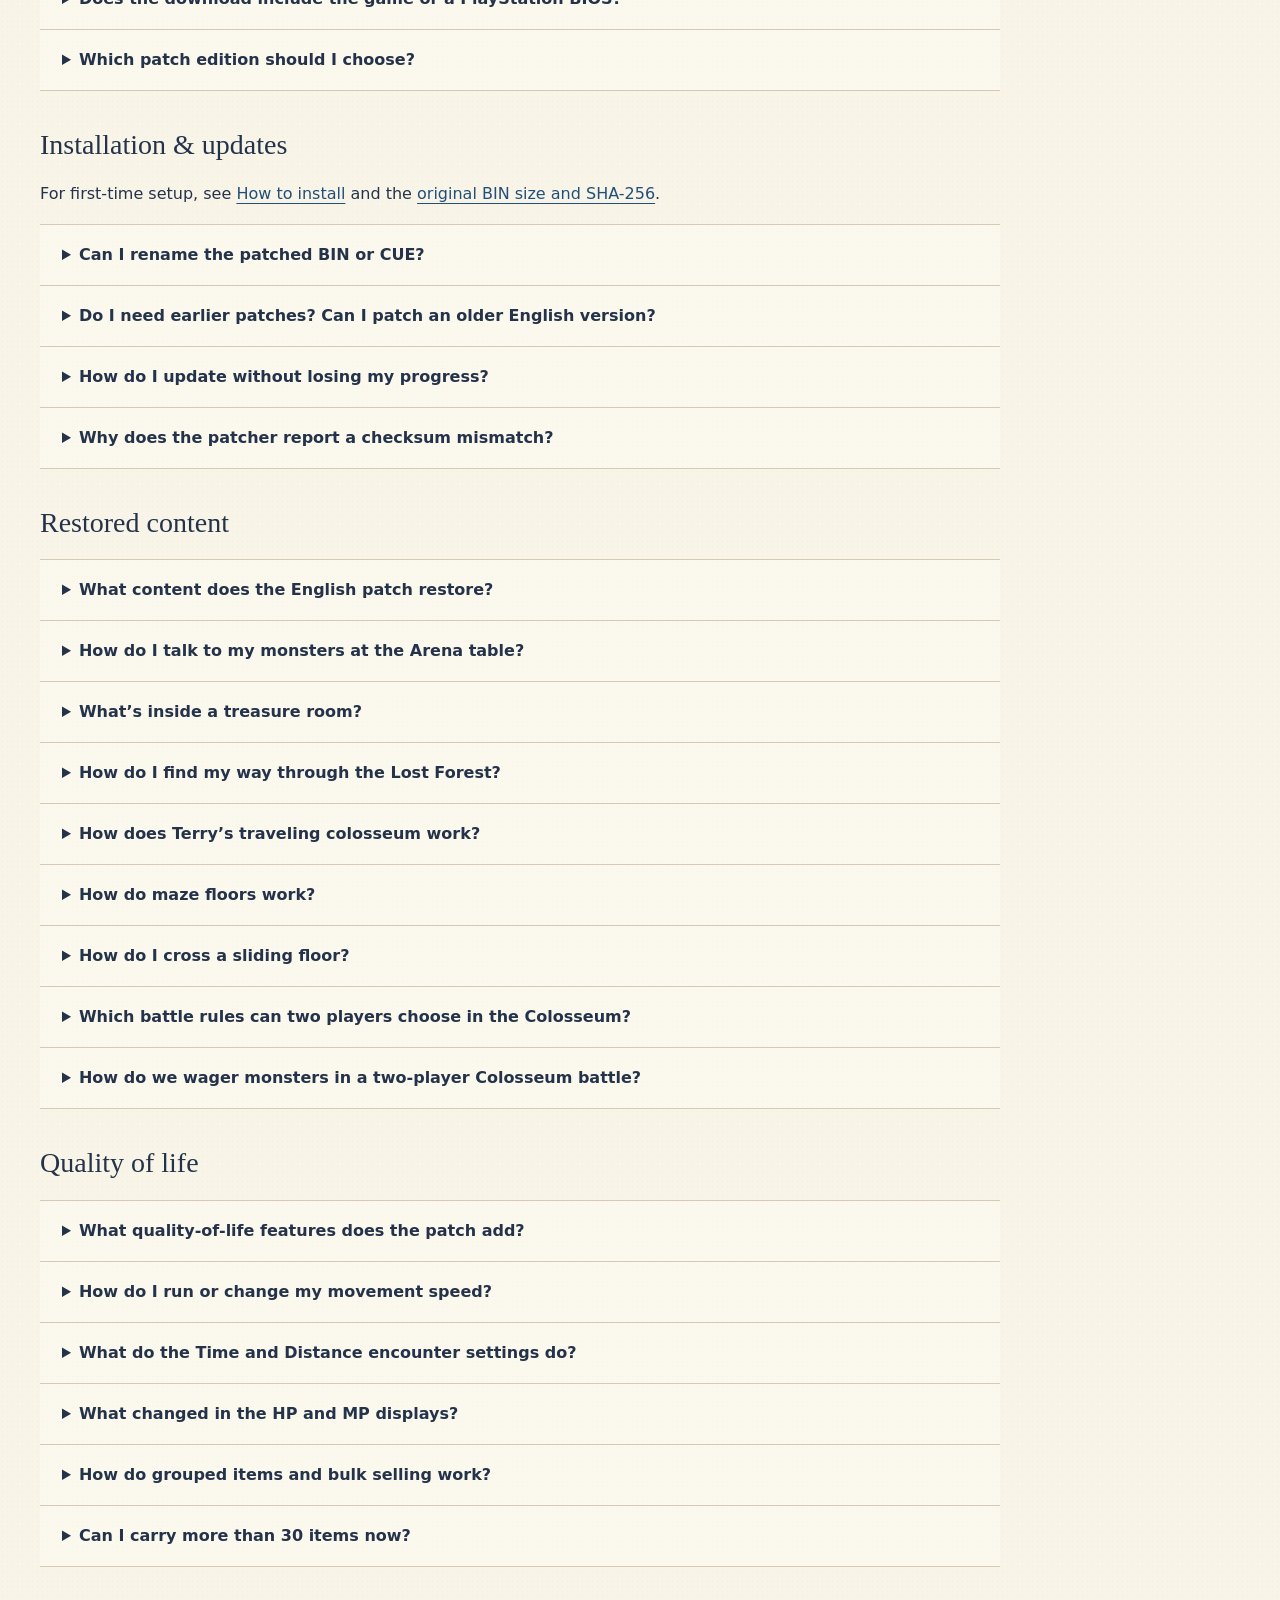
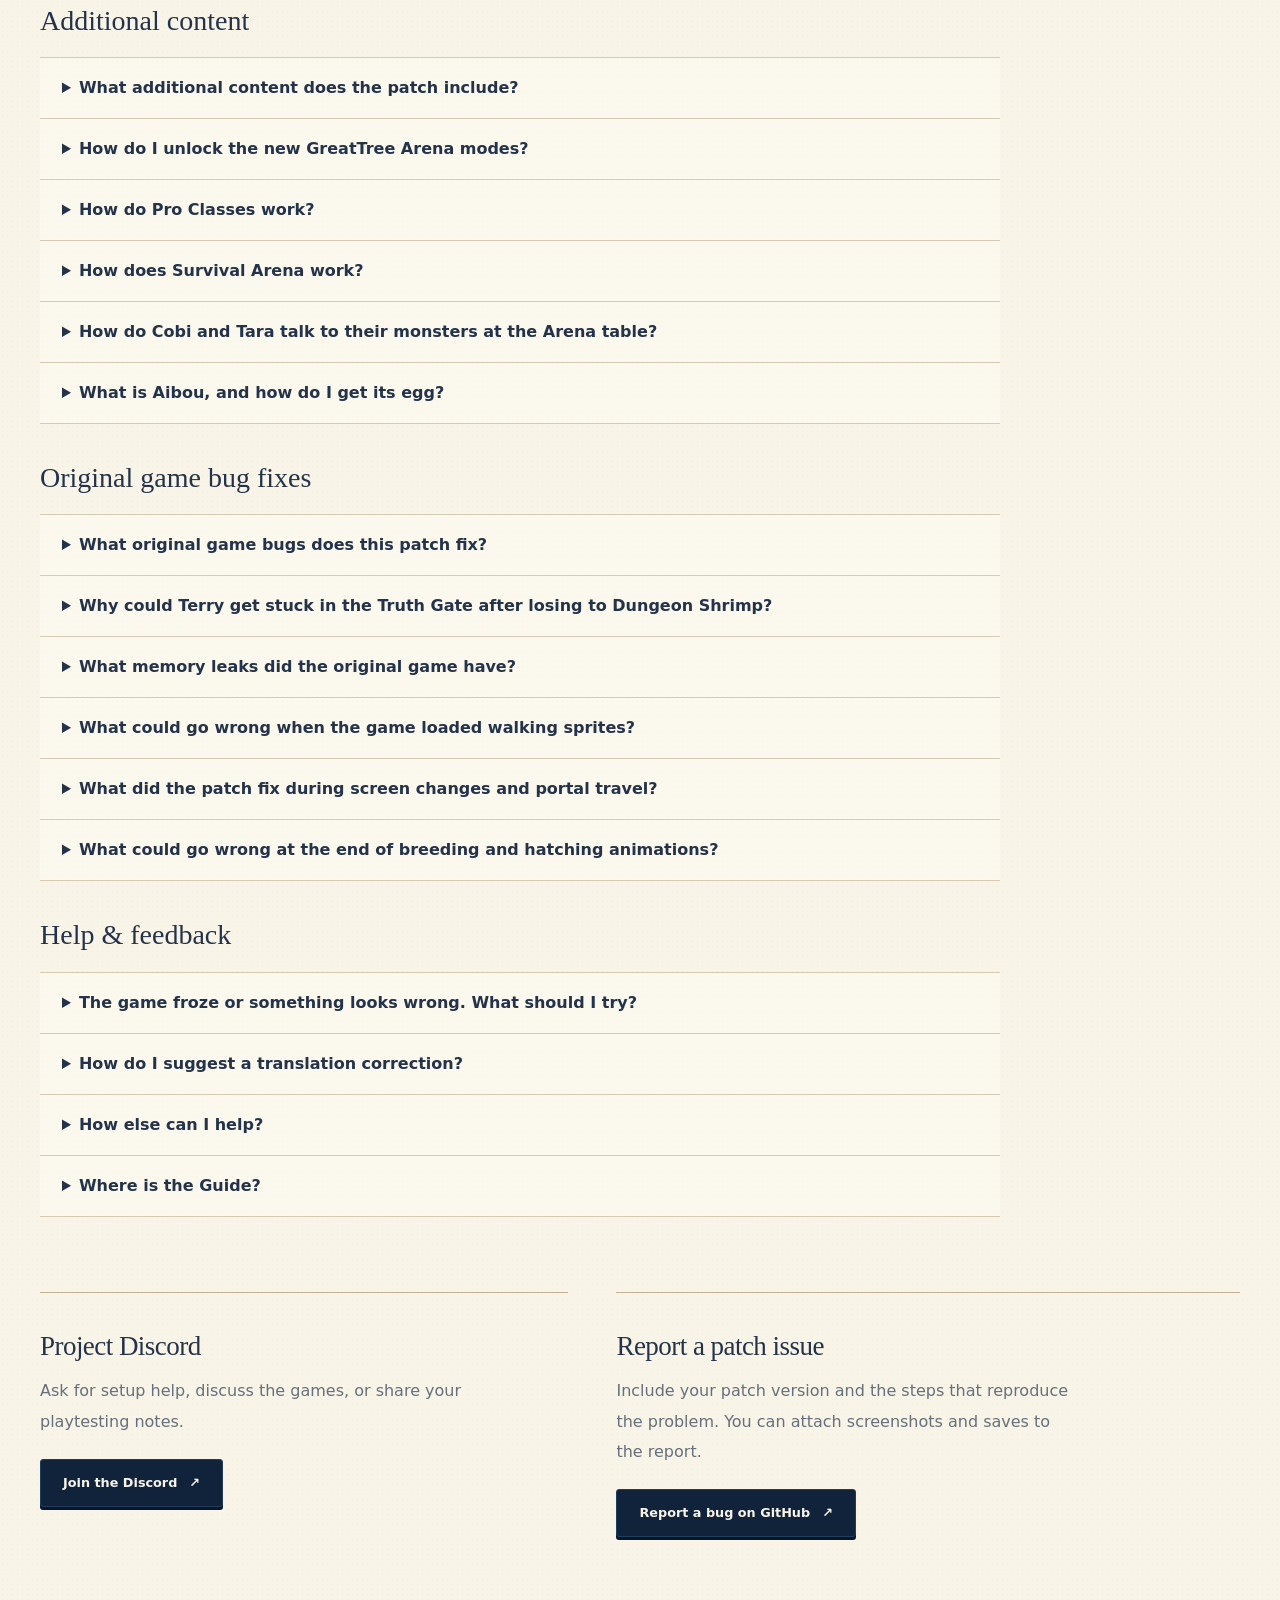
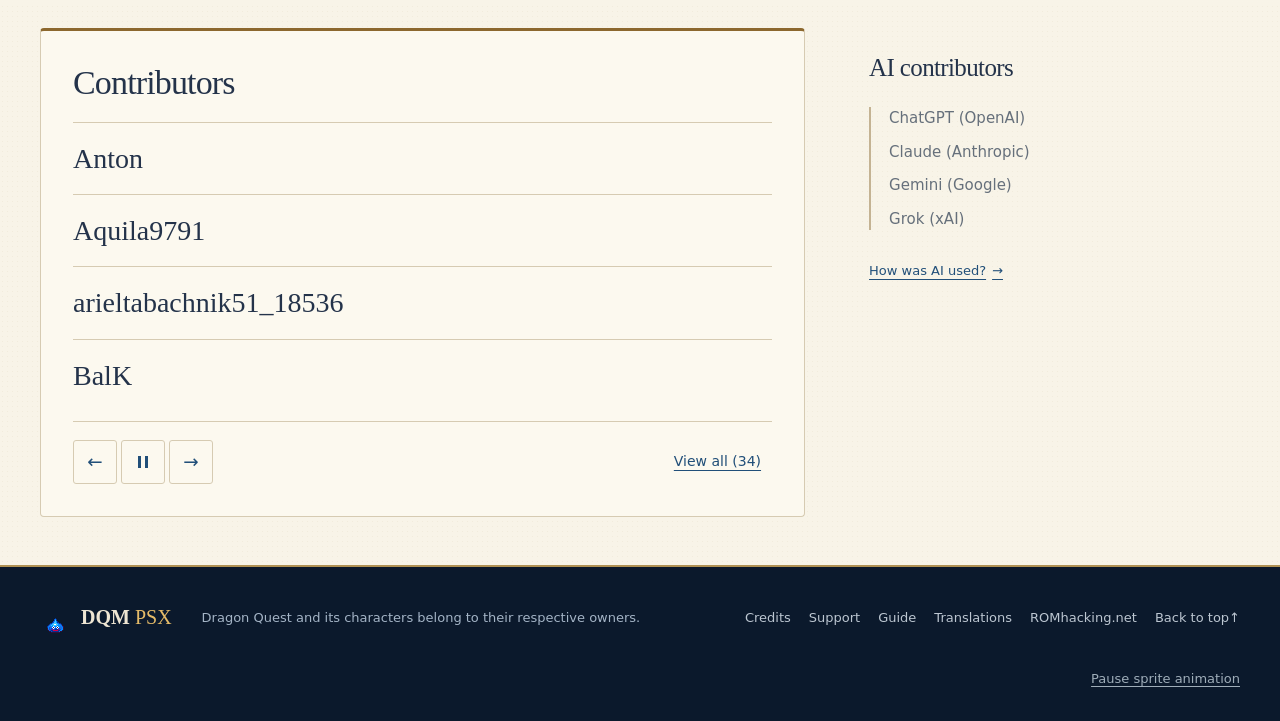
==== commit 22b81942: "Explain original game fixes and the GreatTree Arena rematch" ====
--- a/index.html
+++ b/index.html
@@ -47,7 +47,7 @@
               <a href="#faq-content">Restored content</a>
               <a href="#faq-quality">Quality of life</a>
               <a href="#faq-additions">Additional content</a>
-              <a href="#faq-fixes">Game fixes</a>
+              <a href="#faq-fixes">Original game bug fixes</a>
               <!-- feature-faq-nav:end -->
               <a href="#faq-help">Help &amp; feedback</a>
             </div>
@@ -302,7 +302,7 @@
           </details>
           <details id="greattree-arena">
             <summary>How do I unlock the new GreatTree Arena modes?</summary>
-            <div class="faq-answer"><p>Win the Monster Elder's <strong>revenge match</strong> in Terry's adventure. After returning to normal play, visit GreatTree's registration desk to choose <strong>Replay a Class</strong>, <strong>Pro Classes</strong>, <strong>Survival Arena</strong>, or <strong>Elder Rematch</strong>.</p><p>Replay a Class lets you fight the three original teams from any class, including Starry Night. These replays let you revisit the tournament without changing story progress. Pro Classes and Survival offer <a href="#pro-classes">new opponents and prizes</a>.</p><p>Save normally to keep the unlock. If your save comes from an older patch or the Japanese game, win the revenge match once on a patch with these modes to unlock the desk.</p><p class="faq-availability">Available since v1.0.74.</p></div>
+            <div class="faq-answer"><p>In Terry’s <strong>Enhanced</strong> adventure, the Monster Elder fights you twice. Winning his <strong>second</strong> match unlocks the new Arena modes.</p><ol><li>Win the <strong>Starry Night Tournament</strong> and continue Terry’s adventure after the ending.</li><li>Go to the <strong>registration desk on the left</strong> in GreatTree Arena. The receptionist offers a mystery challenger. Choose <strong>Yes</strong> and defeat him. This is your first fight with the Monster Elder.</li><li>Speak to the Elder at the <strong>Starry Shrine</strong>, where you breed and hatch monsters. He talks about befriending all 312 species. That conversation is enough to open the rematch.</li><li>Return to the <strong>same Arena desk</strong>. This time the receptionist says the Elder wants revenge. Accept the challenge and defeat him again.</li></ol><p>Speak to the receptionist again and choose <strong>Replay a Class</strong>, <a href="#pro-classes">Pro Classes</a>, <a href="#survival-arena">Survival Arena</a>, or <strong>Elder Rematch</strong>. Save to your memory card to keep the unlock.</p><p>Replay a Class lets you revisit the three original battles in any class, including Starry Night. If you already beat the Elder twice on the Japanese game or an older patch, win his revenge match once in Enhanced to unlock these options on that save.</p><p class="faq-availability">Available since v1.0.74.</p></div>
           </details>
           <details id="pro-classes">
             <summary>How do Pro Classes work?</summary>
@@ -323,10 +323,30 @@
         </section>
 
         <section id="faq-fixes" class="faq-group" aria-labelledby="faq-fixes-title">
-          <h3 id="faq-fixes-title">Game fixes</h3>
+          <h3 id="faq-fixes-title">Original game bug fixes</h3>
+          <details id="original-game-bug-fixes">
+            <summary>What original game bugs does this patch fix?</summary>
+            <div class="faq-answer"><p>Both <strong>Enhanced</strong> and <strong>Translation only</strong> include these fixes for the original Japanese PlayStation game.</p><ul><li><a href="#truth-gate-fix">Truth Gate softlock</a> after losing to the guardian of the spring.</li><li><a href="#memory-leaks">Memory leaks</a> when loading scene graphics, characters, and sound.</li><li><a href="#walking-sprite-fix">Walking sprites</a> that could load with damaged graphics.</li><li><a href="#screen-transition-fix">Screen and portal transitions</a> that reused graphics memory before the last frame was drawn.</li><li><a href="#breeding-animation-fix">Breeding and hatching animations</a> that could discard data still in use.</li></ul></div>
+          </details>
           <details id="truth-gate-fix">
-            <summary>What does the Truth gate encounter fix do?</summary>
-            <div class="faq-answer"><p>In the original Japanese game, losing the Truth gate encounter can leave its encounter flag set. Returning to the room then skips the normal encounter and exit options.</p><p>The patch clears that unfinished encounter state when you enter the room again, allowing the original event to work. It preserves completed victories and the event that resumes immediately after a successful battle. This fix is included in Enhanced and Translation only.</p></div>
+            <summary>Why could Terry get stuck in the Truth Gate after losing to Dungeon Shrimp?</summary>
+            <div class="faq-answer"><p>Dungeon Shrimp guards the spring at the end of Terry’s Truth Gate. If you lost to it in the Japanese game and came back, the game could still treat the previous fight as underway. The guardian encounter would never start, and the room’s usual exit would never open.</p><p>With the patch, re-enter the spring room after a loss. You can challenge Dungeon Shrimp again or use the room’s normal exit. If you already defeated the guardian, your victory still counts.</p></div>
+          </details>
+          <details id="memory-leaks">
+            <summary>What memory leaks did the original game have?</summary>
+            <div class="faq-answer"><p>When you left a scene or the music changed, the game could keep some old graphics or sound data in the PlayStation’s RAM. Over a play session, that left less room to load the next area or battle.</p><p>The patch releases old scene graphics, reuses the same buffer when loading character graphics, and frees sound data when tracks change or a sound load fails partway through.</p></div>
+          </details>
+          <details id="walking-sprite-fix">
+            <summary>What could go wrong when the game loaded walking sprites?</summary>
+            <div class="faq-answer"><p>When loading a walking sprite for an encounter, the game could reuse the memory holding its artwork before it had finished reading it. If other data landed there, the sprite could be drawn with the wrong pixels. The patch finishes reading the artwork before releasing that memory.</p></div>
+          </details>
+          <details id="screen-transition-fix">
+            <summary>What did the patch fix during screen changes and portal travel?</summary>
+            <div class="faq-answer"><p>The original game could start loading the next scene while the PlayStation was still drawing the last frame of the old one. A portal could also try to draw one extra frame after its animation had finished. The patch waits for the drawing to finish before reusing that memory and ends the portal animation while its graphics are still available.</p></div>
+          </details>
+          <details id="breeding-animation-fix">
+            <summary>What could go wrong at the end of breeding and hatching animations?</summary>
+            <div class="faq-answer"><p>After displaying an animation, the game could try to release the same artwork twice. If another part of the game had already reused that memory, the second cleanup could discard the newer data. The patch keeps track of which artwork it has released so that cleanup only frees data the animation still owns.</p></div>
           </details>
         </section>
         <!-- feature-faq:end -->
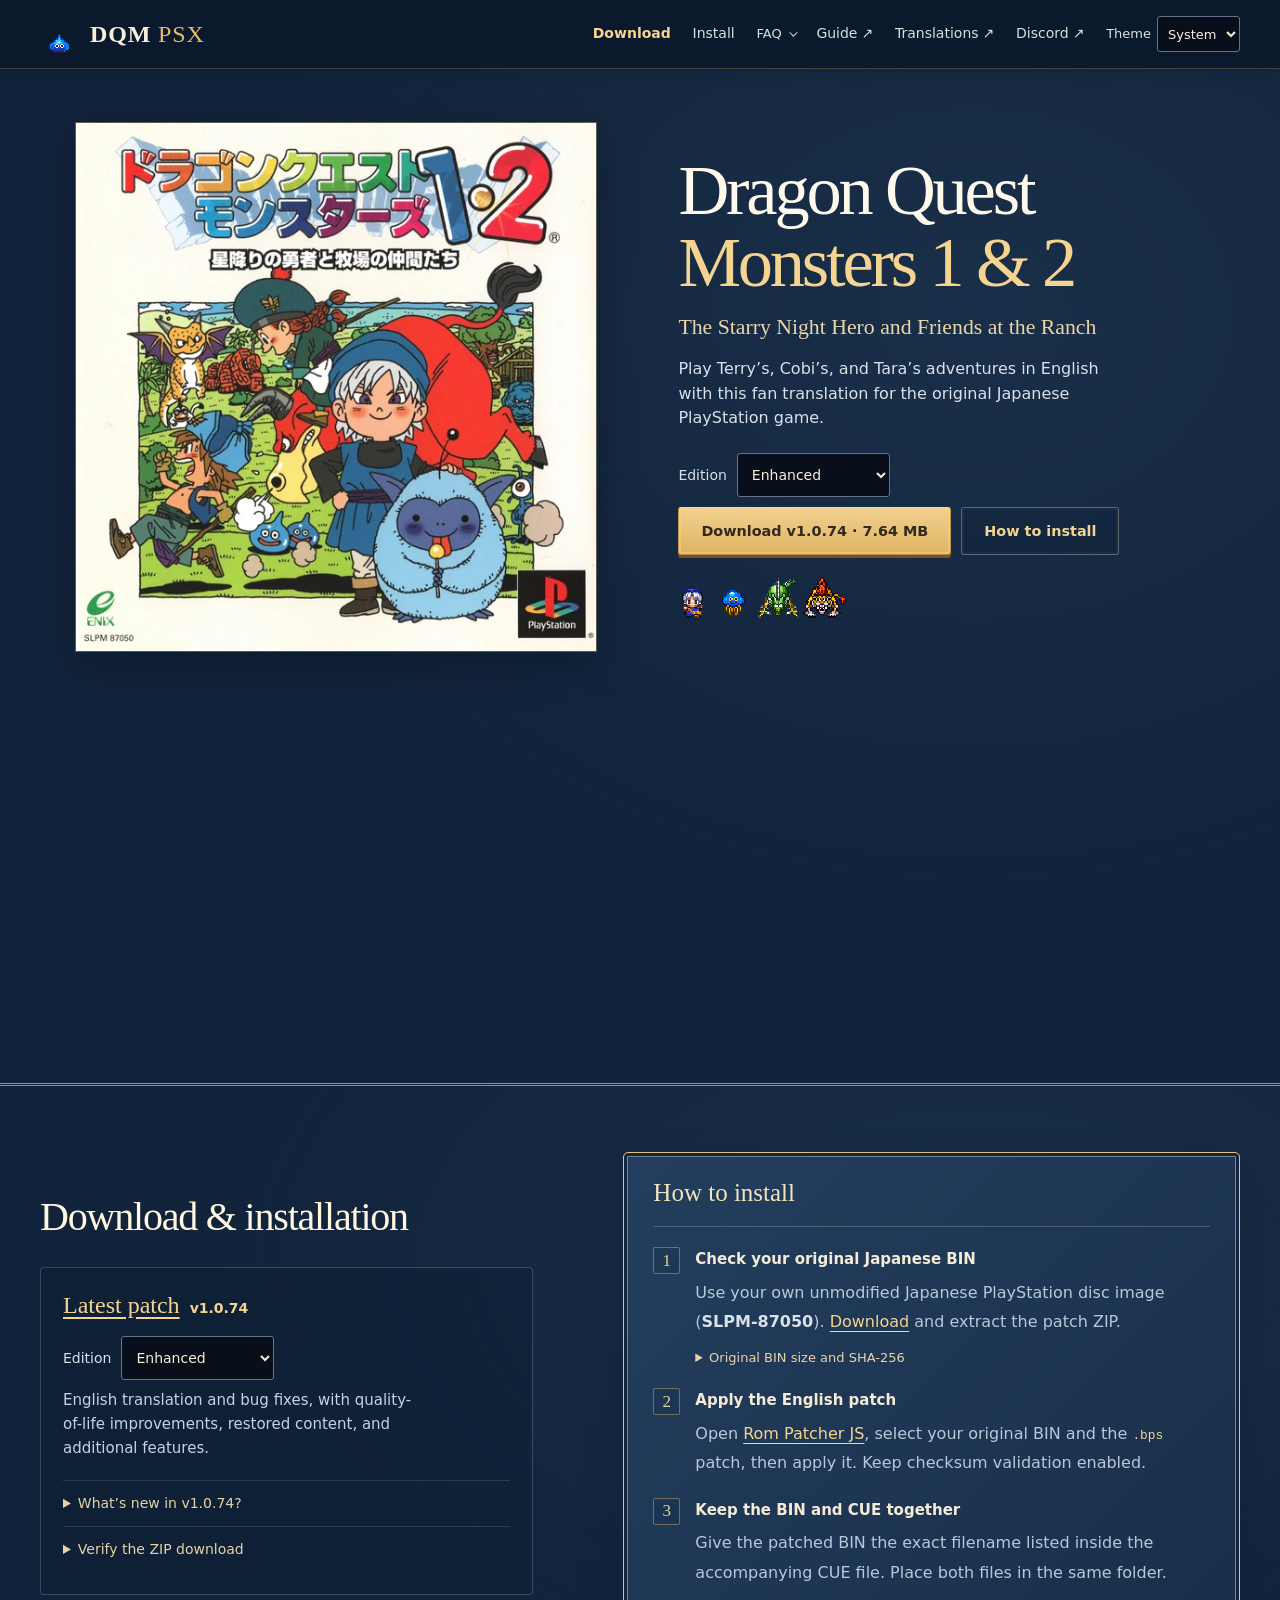
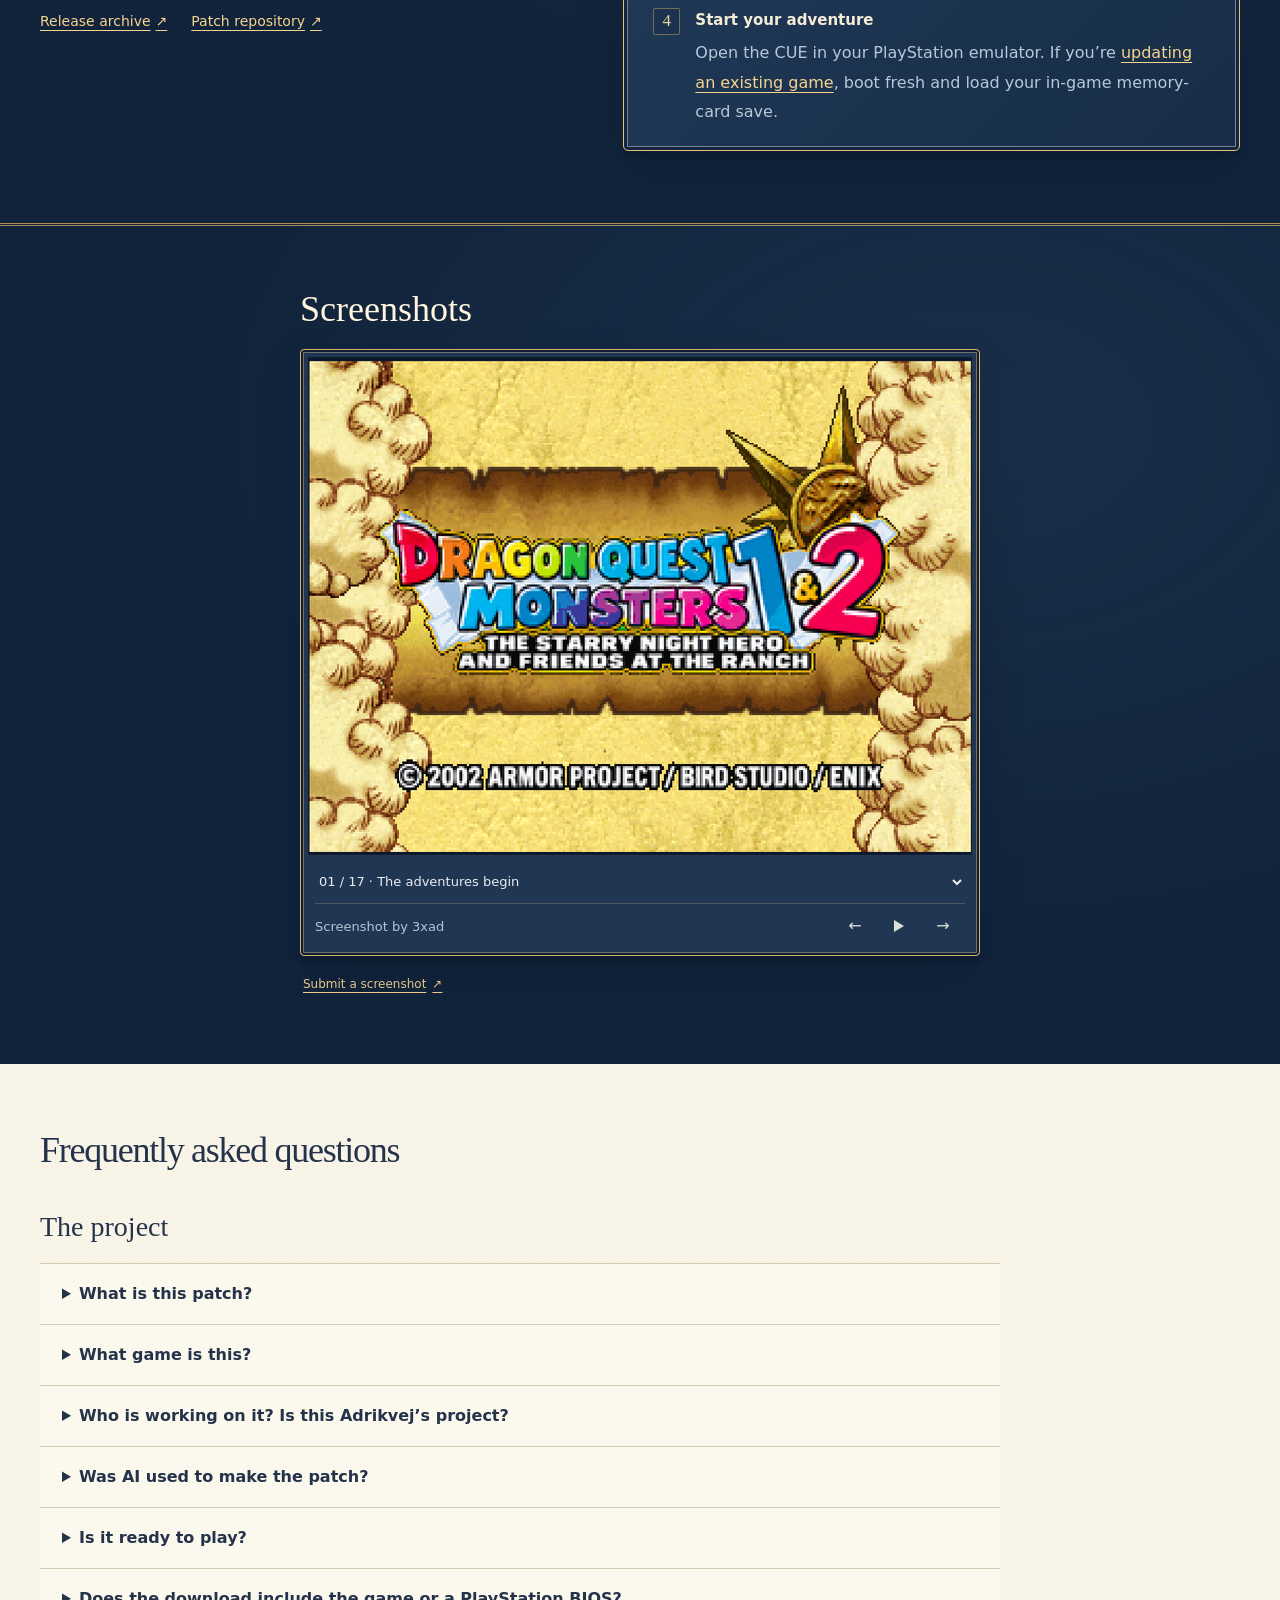
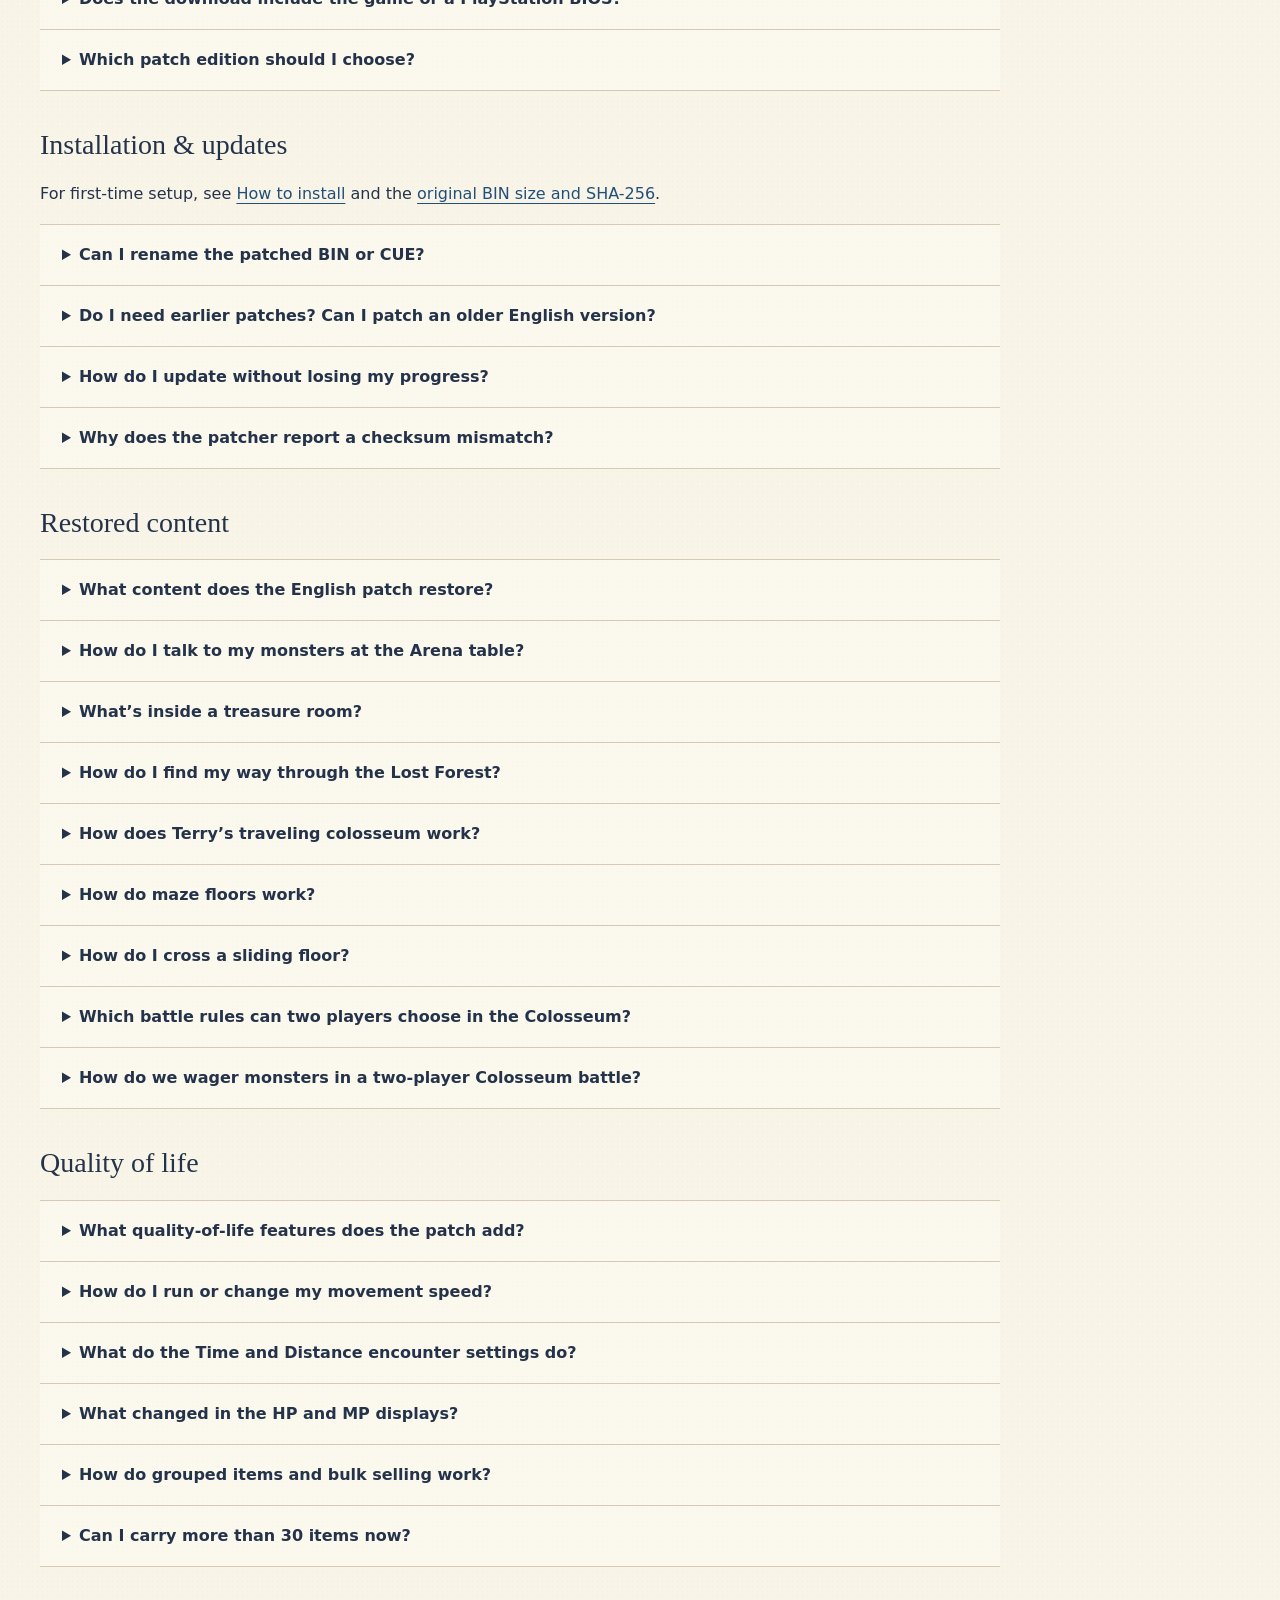
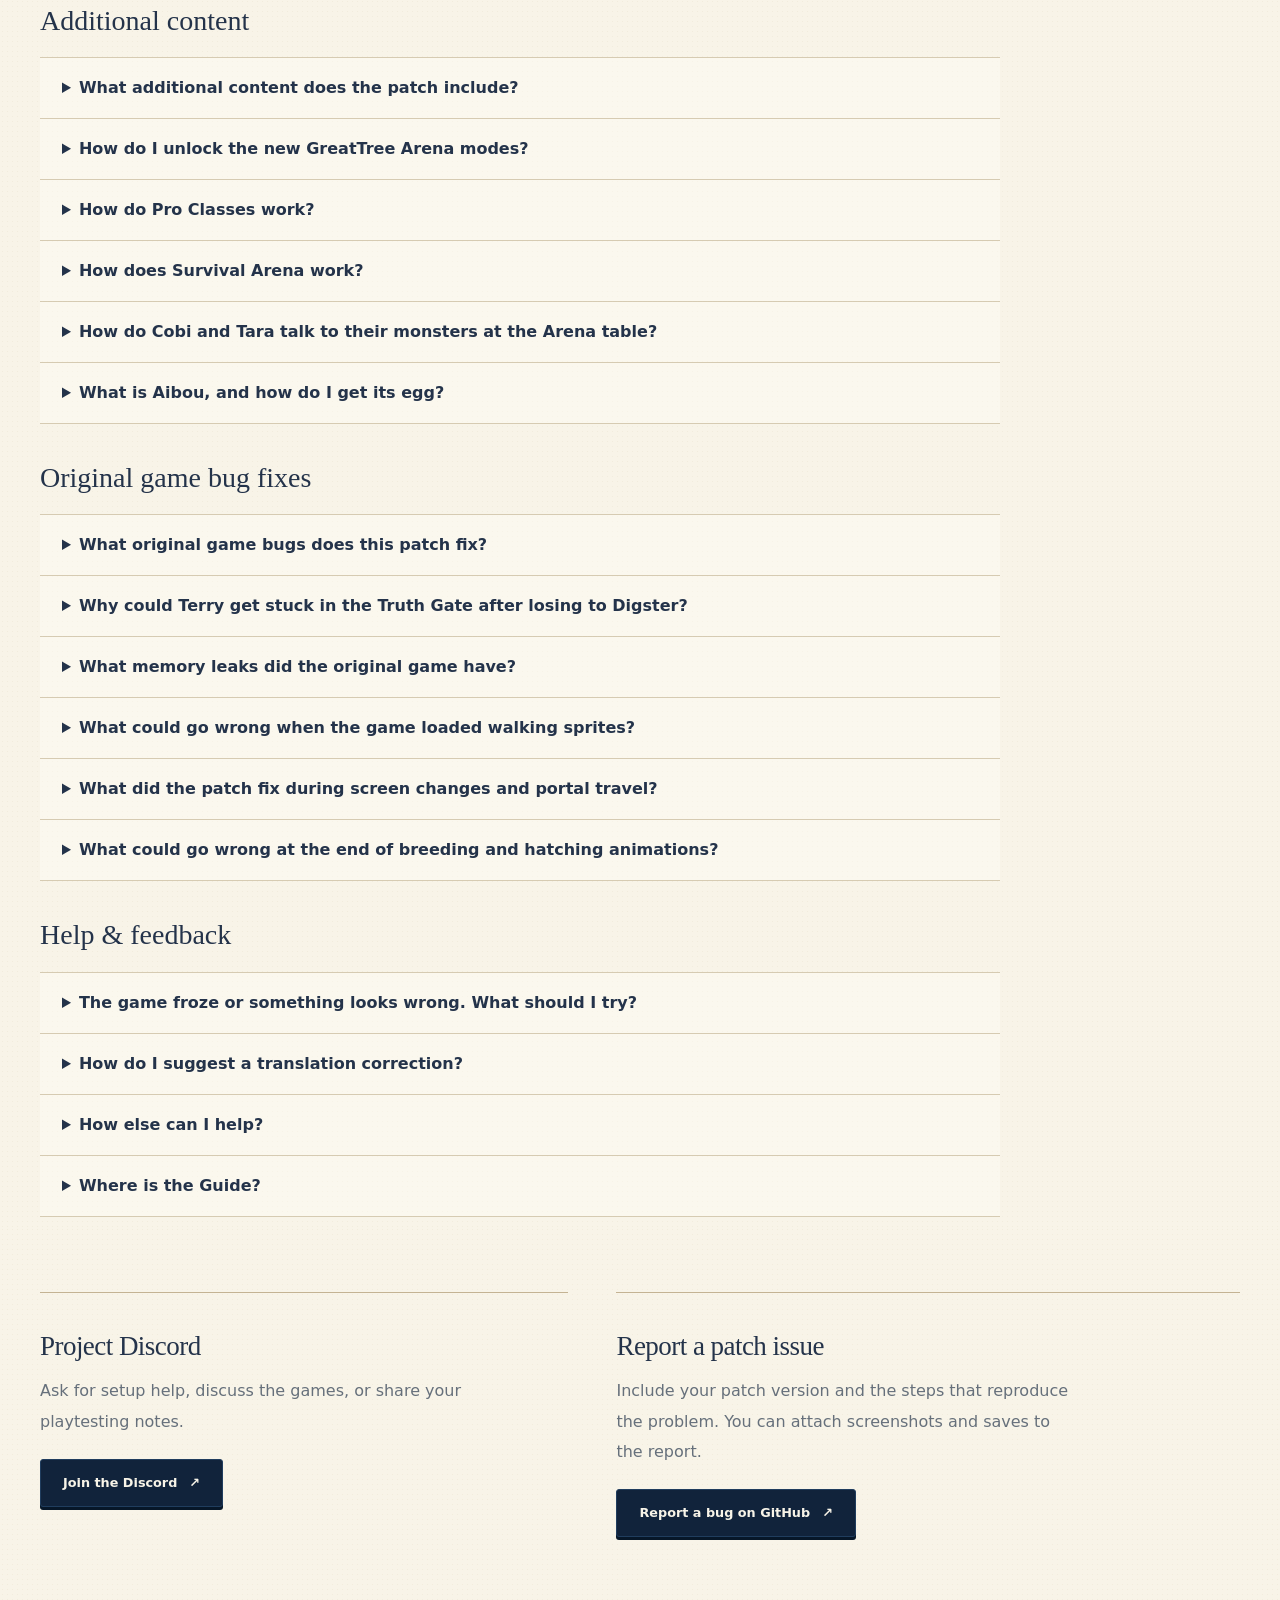
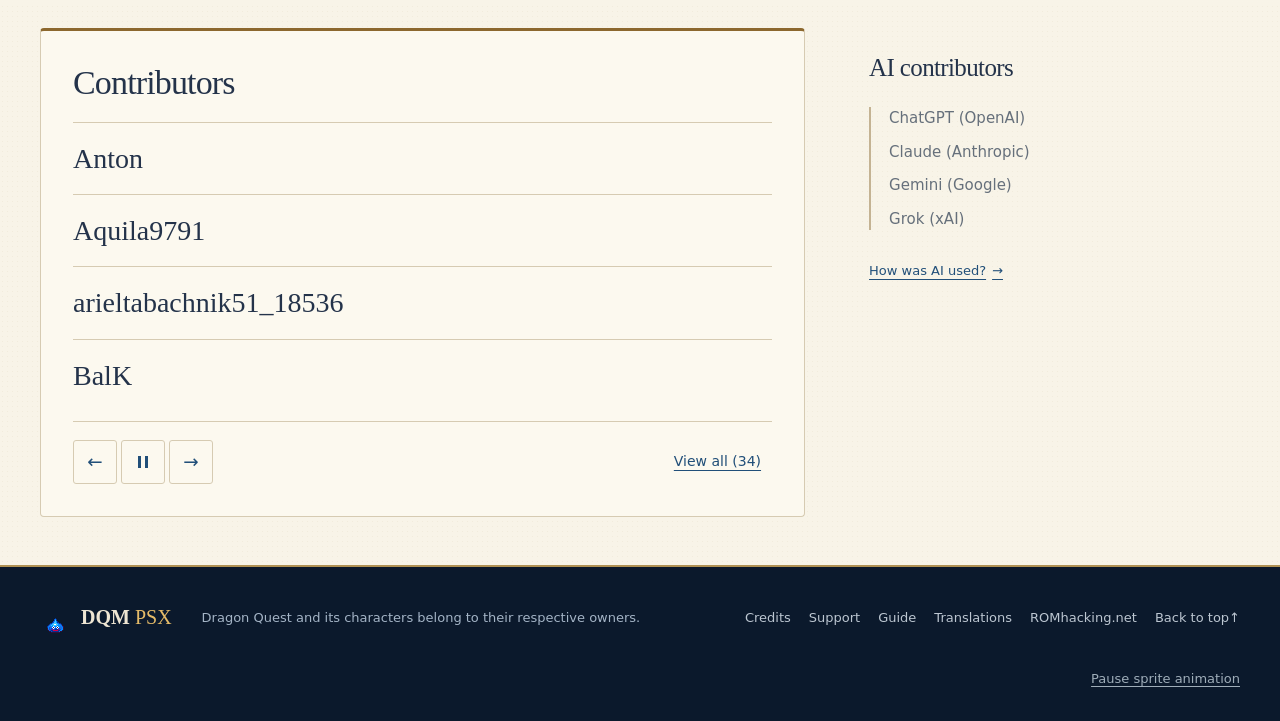
==== commit f5b980e6: "Use Digster in the Truth Gate FAQ" ====
--- a/index.html
+++ b/index.html
@@ -329,8 +329,8 @@
             <div class="faq-answer"><p>Both <strong>Enhanced</strong> and <strong>Translation only</strong> include these fixes for the original Japanese PlayStation game.</p><ul><li><a href="#truth-gate-fix">Truth Gate softlock</a> after losing to the guardian of the spring.</li><li><a href="#memory-leaks">Memory leaks</a> when loading scene graphics, characters, and sound.</li><li><a href="#walking-sprite-fix">Walking sprites</a> that could load with damaged graphics.</li><li><a href="#screen-transition-fix">Screen and portal transitions</a> that reused graphics memory before the last frame was drawn.</li><li><a href="#breeding-animation-fix">Breeding and hatching animations</a> that could discard data still in use.</li></ul></div>
           </details>
           <details id="truth-gate-fix">
-            <summary>Why could Terry get stuck in the Truth Gate after losing to Dungeon Shrimp?</summary>
-            <div class="faq-answer"><p>Dungeon Shrimp guards the spring at the end of Terry’s Truth Gate. If you lost to it in the Japanese game and came back, the game could still treat the previous fight as underway. The guardian encounter would never start, and the room’s usual exit would never open.</p><p>With the patch, re-enter the spring room after a loss. You can challenge Dungeon Shrimp again or use the room’s normal exit. If you already defeated the guardian, your victory still counts.</p></div>
+            <summary>Why could Terry get stuck in the Truth Gate after losing to Digster?</summary>
+            <div class="faq-answer"><p>Digster guards the spring at the end of Terry’s Truth Gate. In v1.0.74, you’ll see its name as <strong>Dungeon Shrimp</strong>. If you lost to it in the Japanese game and came back, the game could still treat the previous fight as underway. The guardian encounter would never start, and the room’s usual exit would never open.</p><p>With the patch, re-enter the spring room after a loss. You can challenge Digster again or use the room’s normal exit. If you already defeated the guardian, your victory still counts.</p></div>
           </details>
           <details id="memory-leaks">
             <summary>What memory leaks did the original game have?</summary>
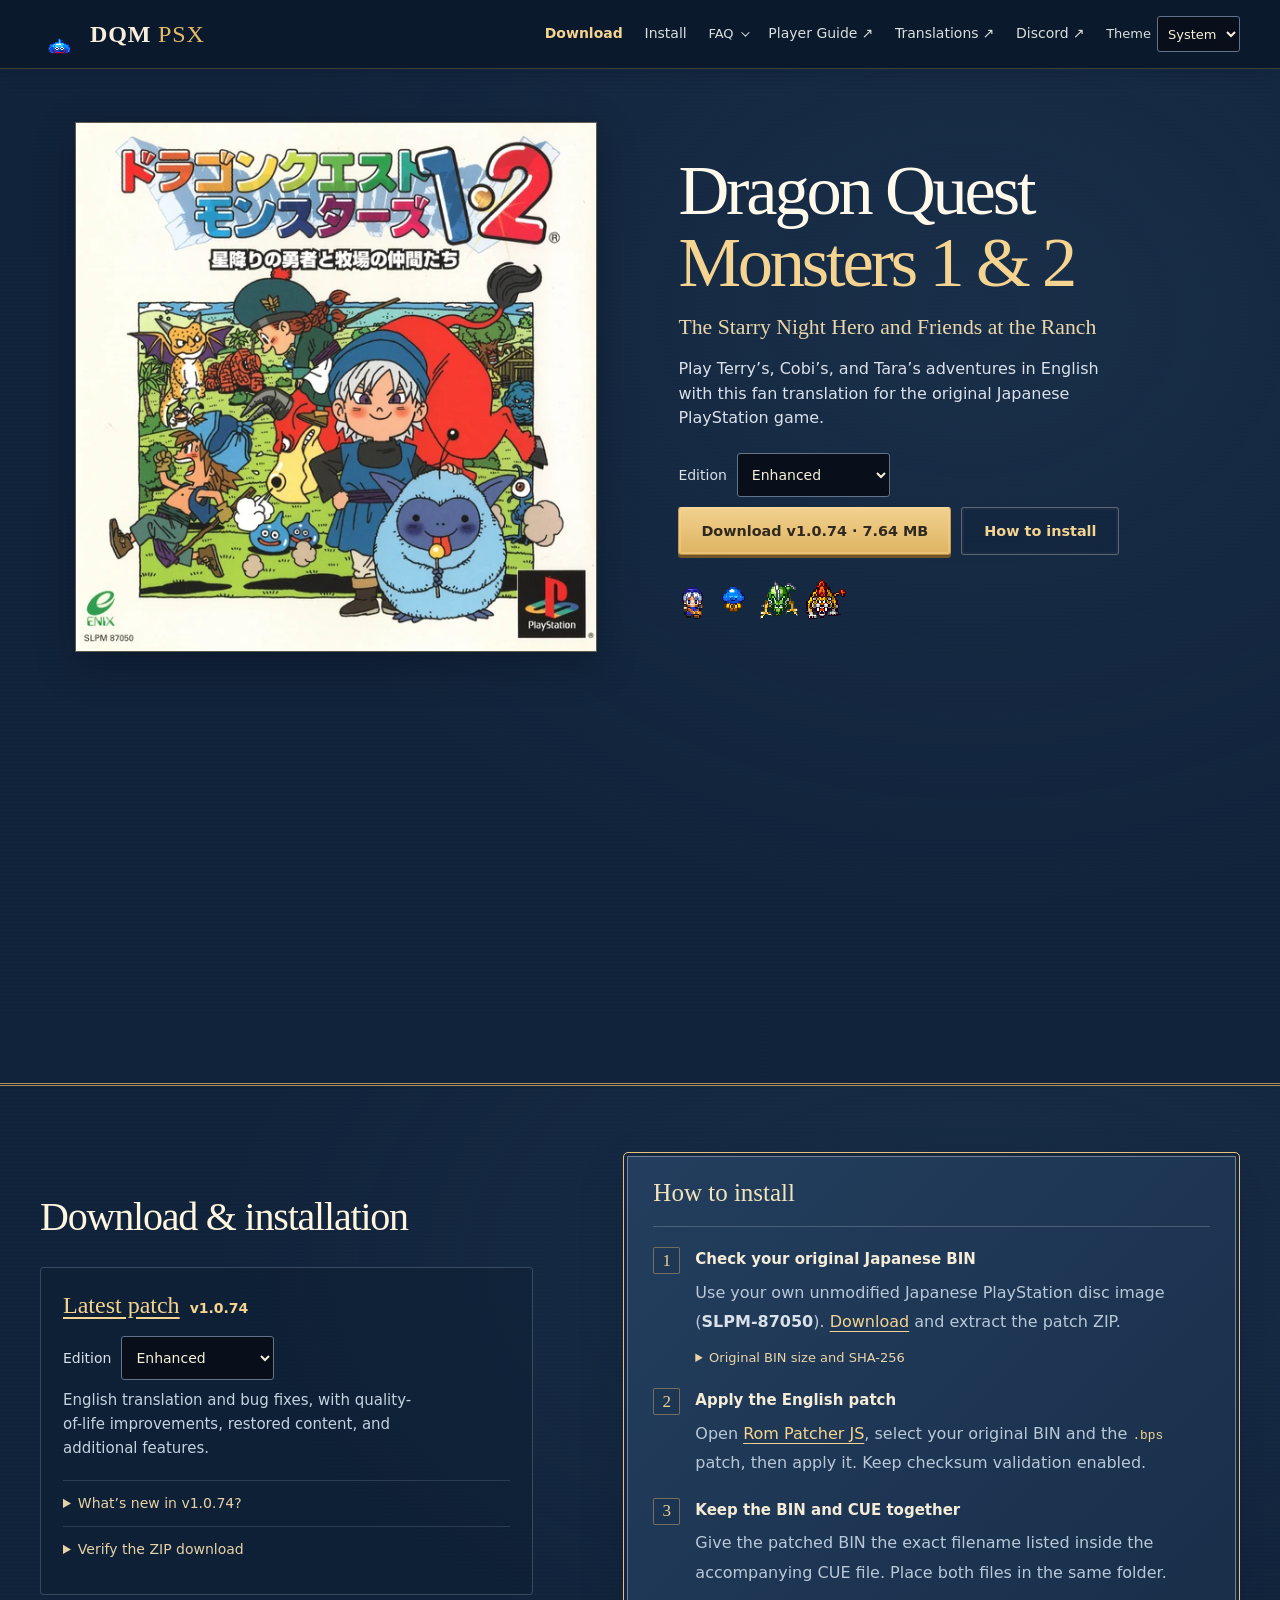
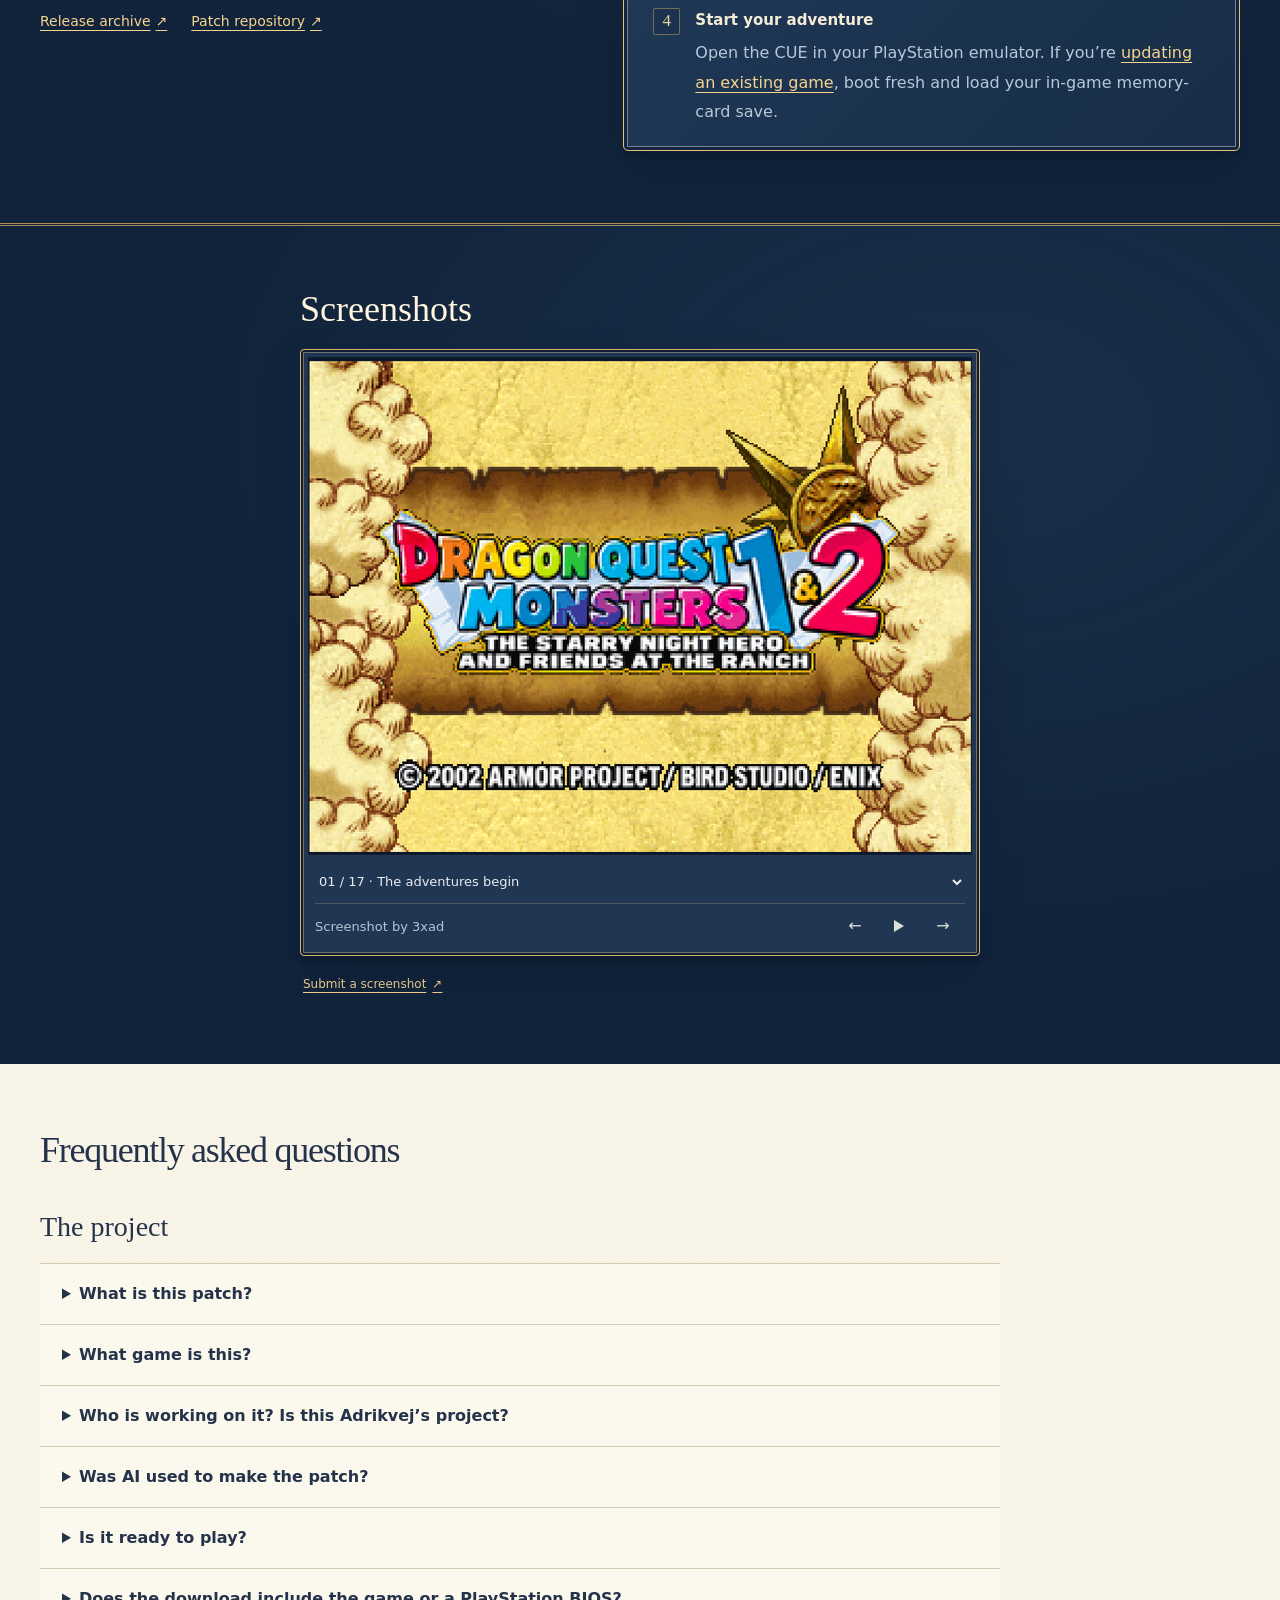
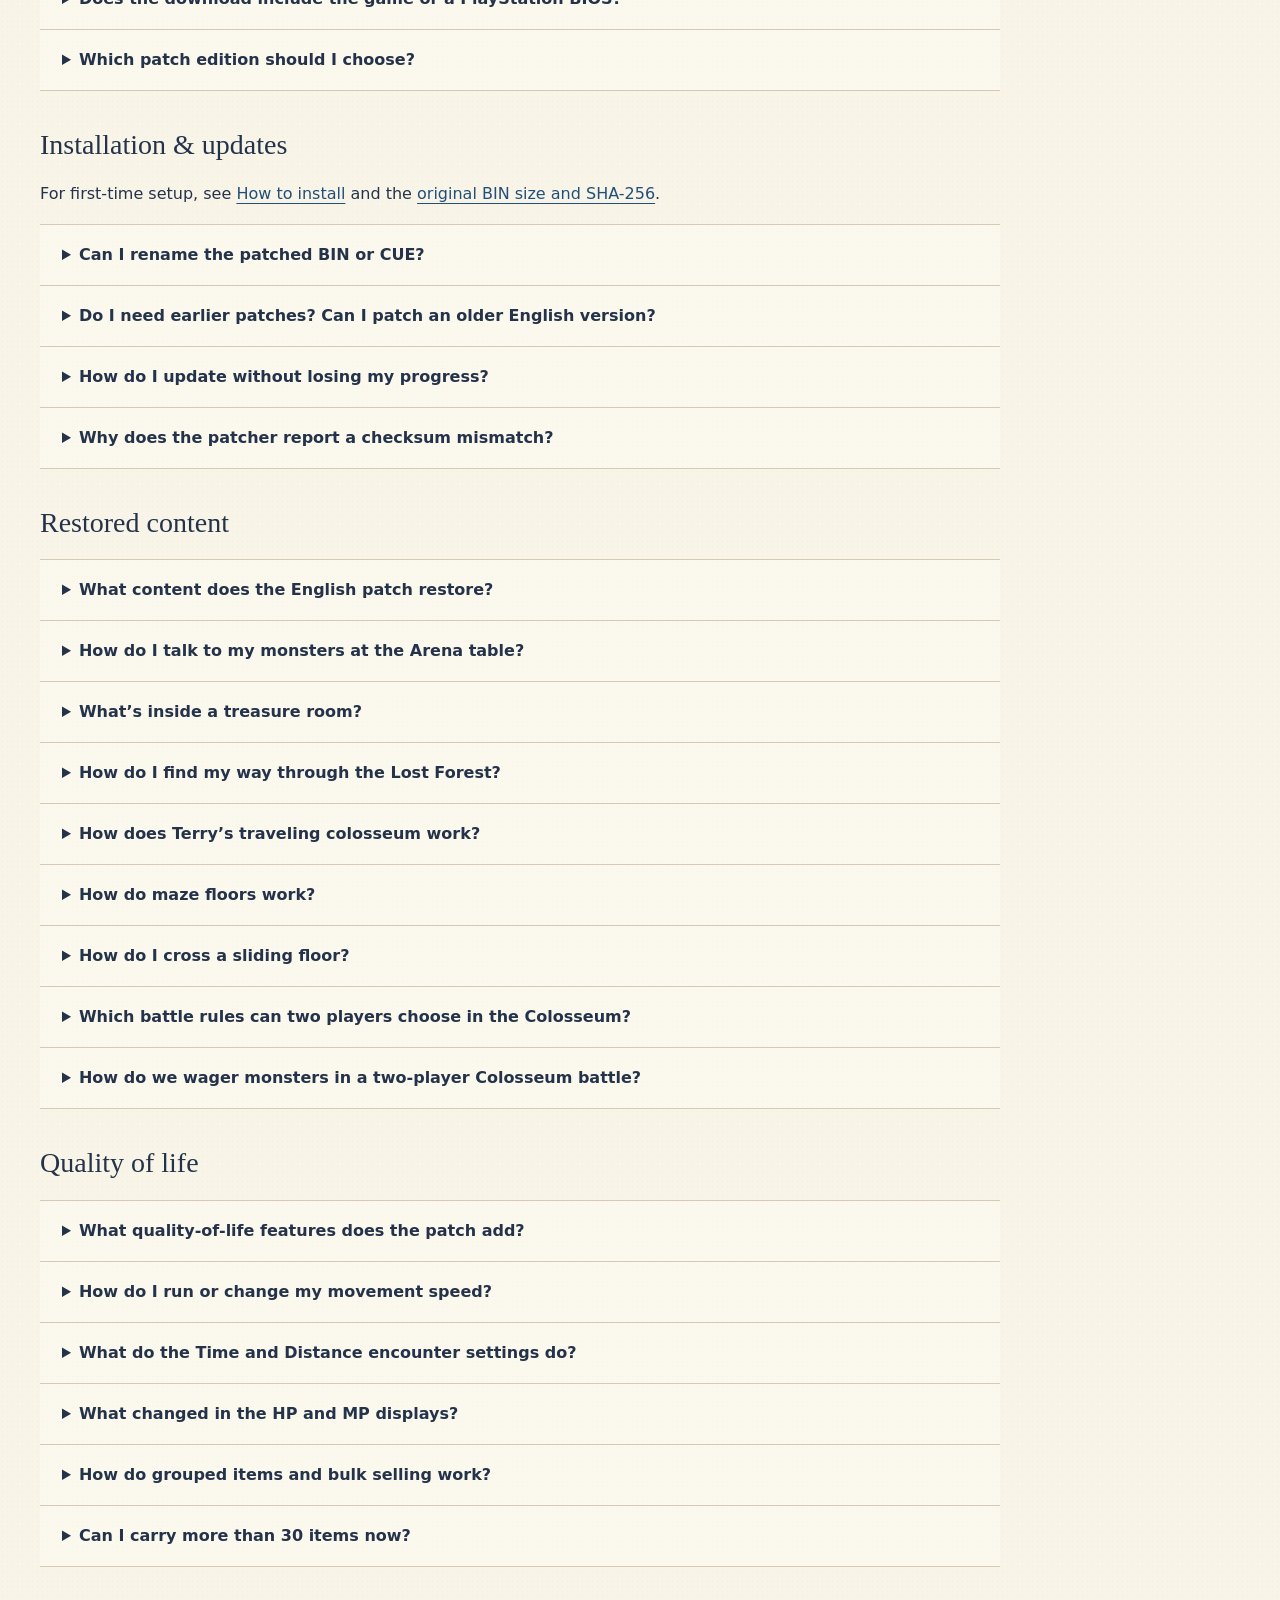
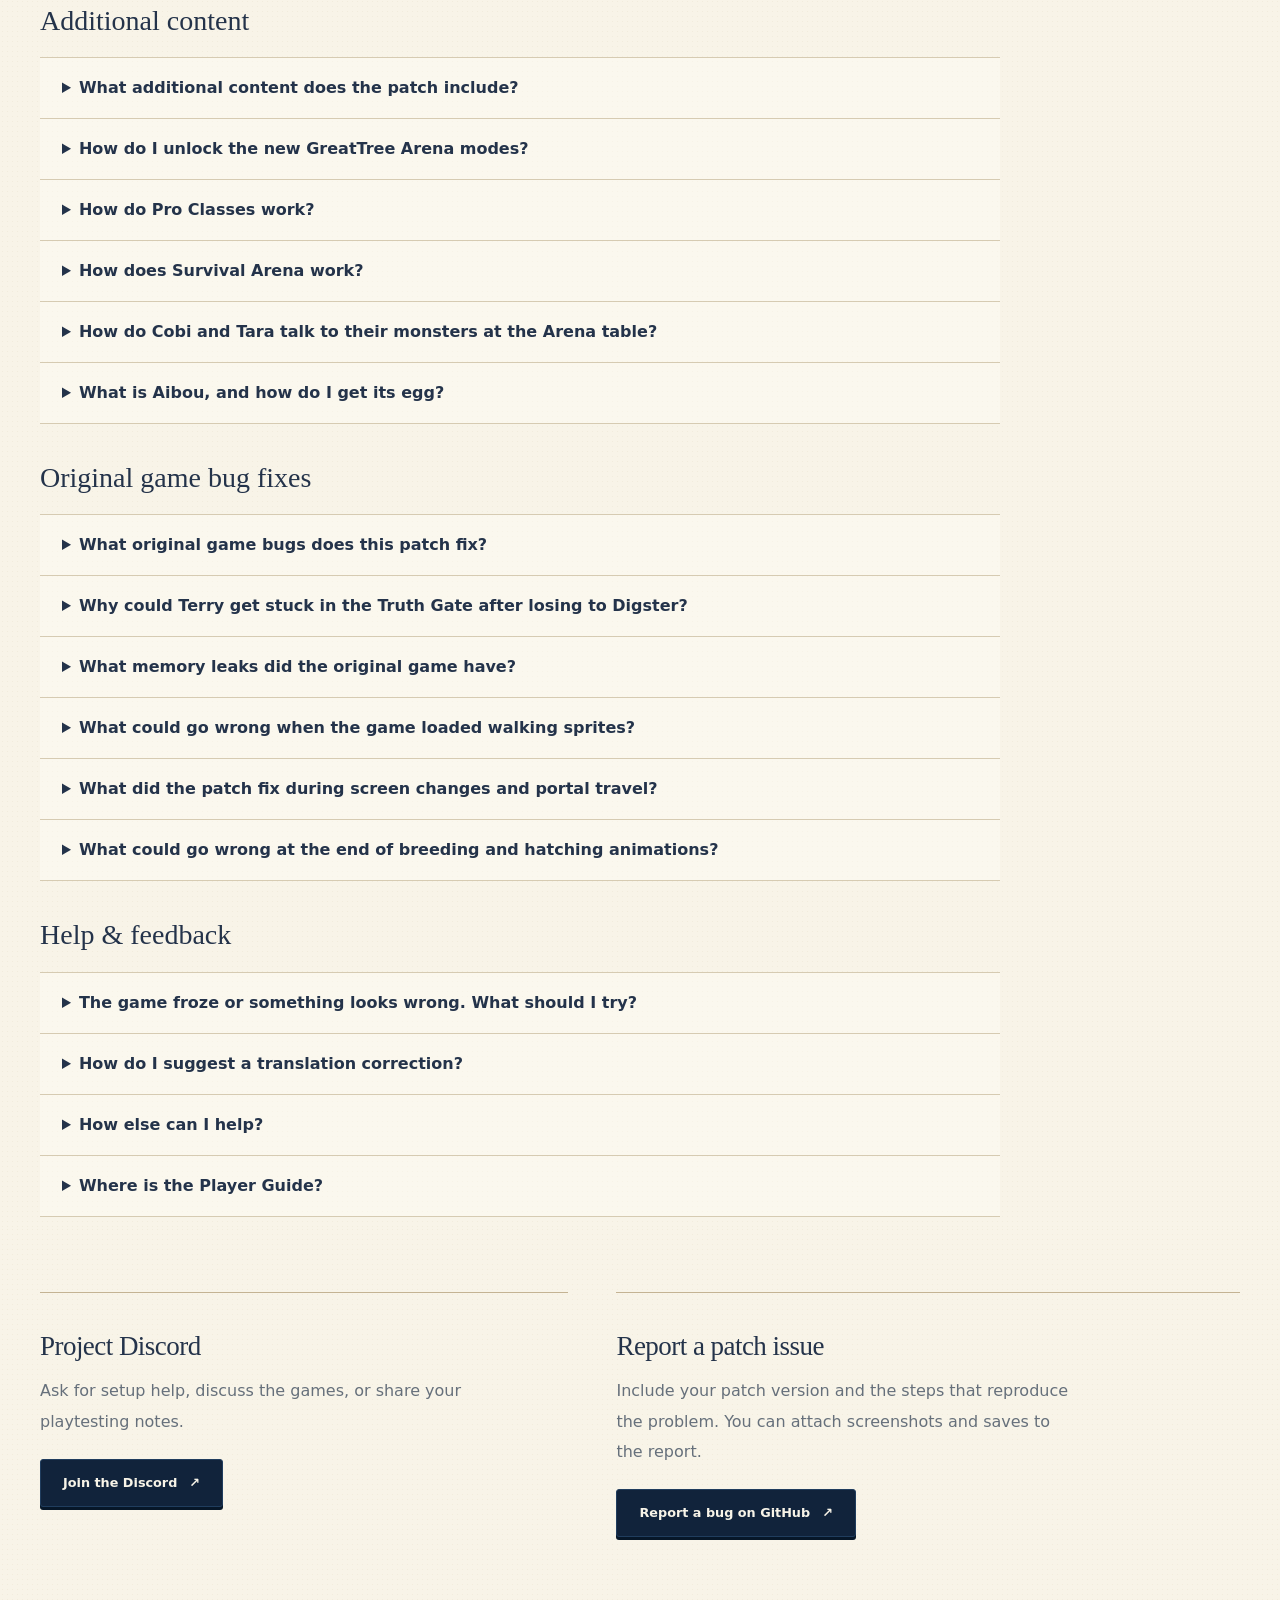
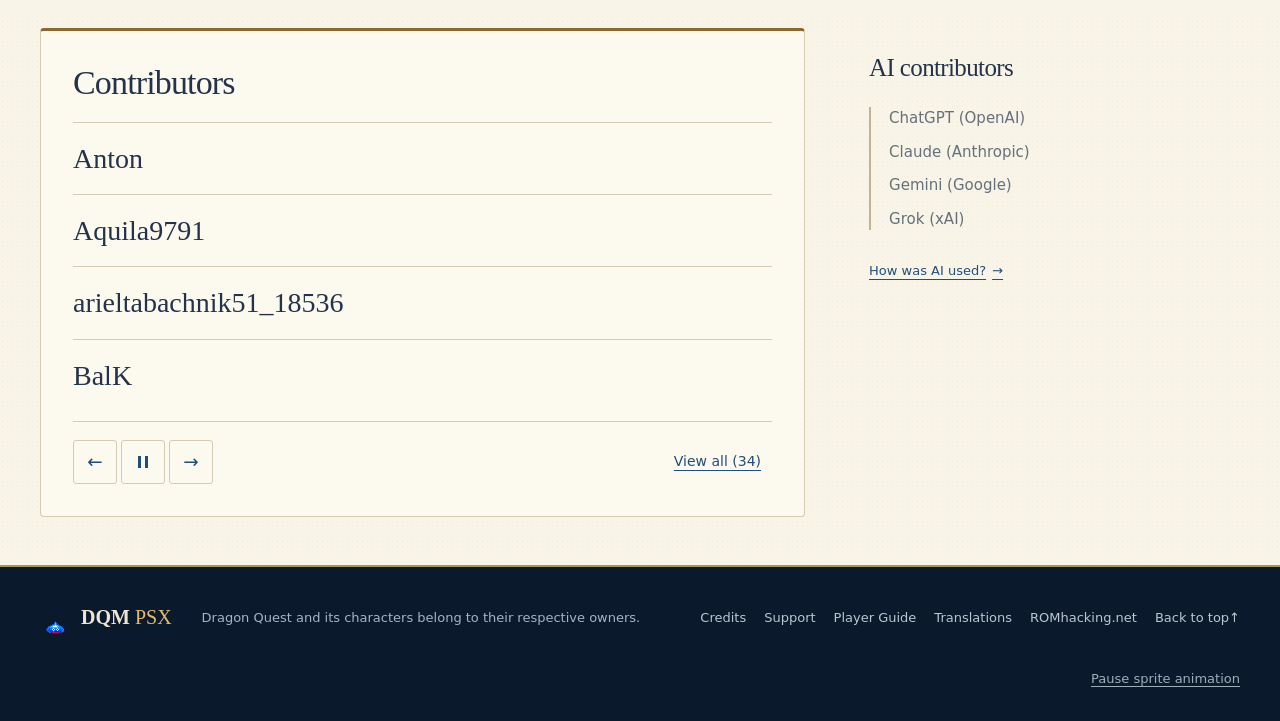
==== commit 7e379a21: "Name the Player Guide consistently on the patch homepage Rename "Guide" to "Player Guide" in the hea" ====
--- a/index.html
+++ b/index.html
@@ -52,7 +52,7 @@
               <a href="#faq-help">Help &amp; feedback</a>
             </div>
           </details>
-          <a href="https://dqm-psx.github.io/guide/">Guide <span aria-hidden="true">↗</span></a>
+          <a href="https://dqm-psx.github.io/guide/">Player Guide <span aria-hidden="true">↗</span></a>
           <a href="https://dqm-psx.github.io/translations/">Translations <span aria-hidden="true">↗</span></a>
           <a href="https://discord.gg/6V9p6Y2pBt">Discord <span aria-hidden="true">↗</span></a>
           <label class="theme-picker" hidden>Theme
@@ -369,8 +369,8 @@
             <div class="faq-answer"><p>Playtest Terry’s, Cobi’s, or Tara’s adventure, share a reproducible bug or wording suggestion, or test a new patch to check whether it resolves an issue you reported. You can also <a href="https://github.com/dqm-psx/dqm-psx.github.io/issues/new?template=screenshot.yml">submit a screenshot for the gallery</a>.</p></div>
           </details>
           <details id="breeding-guide">
-            <summary>Where is the Guide?</summary>
-            <div class="faq-answer"><p>The <a href="https://dqm-psx.github.io/guide/">Guide</a> lists breeding recipes and helps you find pairs and plan your next party.</p></div>
+            <summary>Where is the Player Guide?</summary>
+            <div class="faq-answer"><p>The <a href="https://dqm-psx.github.io/guide/">Player Guide</a> has walkthroughs, maps, monster profiles and breeding tools for the English patch.</p></div>
           </details>
         </section>
       </div>
@@ -472,7 +472,7 @@
       <div class="footer-links" id="resources">
         <a href="#about">Credits</a>
         <a href="#community">Support</a>
-        <a href="https://dqm-psx.github.io/guide/">Guide</a>
+        <a href="https://dqm-psx.github.io/guide/">Player Guide</a>
         <a href="https://dqm-psx.github.io/translations/">Translations</a>
         <a href="https://www.romhacking.net/translations/7734/">ROMhacking.net</a>
         <a href="#">Back to top <span aria-hidden="true">↑</span></a>
--- a/homepage.css
+++ b/homepage.css
@@ -219,6 +219,10 @@
   .header-inner { width: calc(100% - 40px); gap: 12px; }
   .main-nav, .nav-links { gap: 10px; }
 }
+/* "Player Guide" is a longer label: drop the decorative arrows where the full menu is tightest. */
+@media (min-width: 769px) and (max-width: 889px) {
+  .nav-links > a > span[aria-hidden="true"] { display: none; }
+}
 
 @media (max-width: 768px) {
   html { --site-header-height: 60px; }
